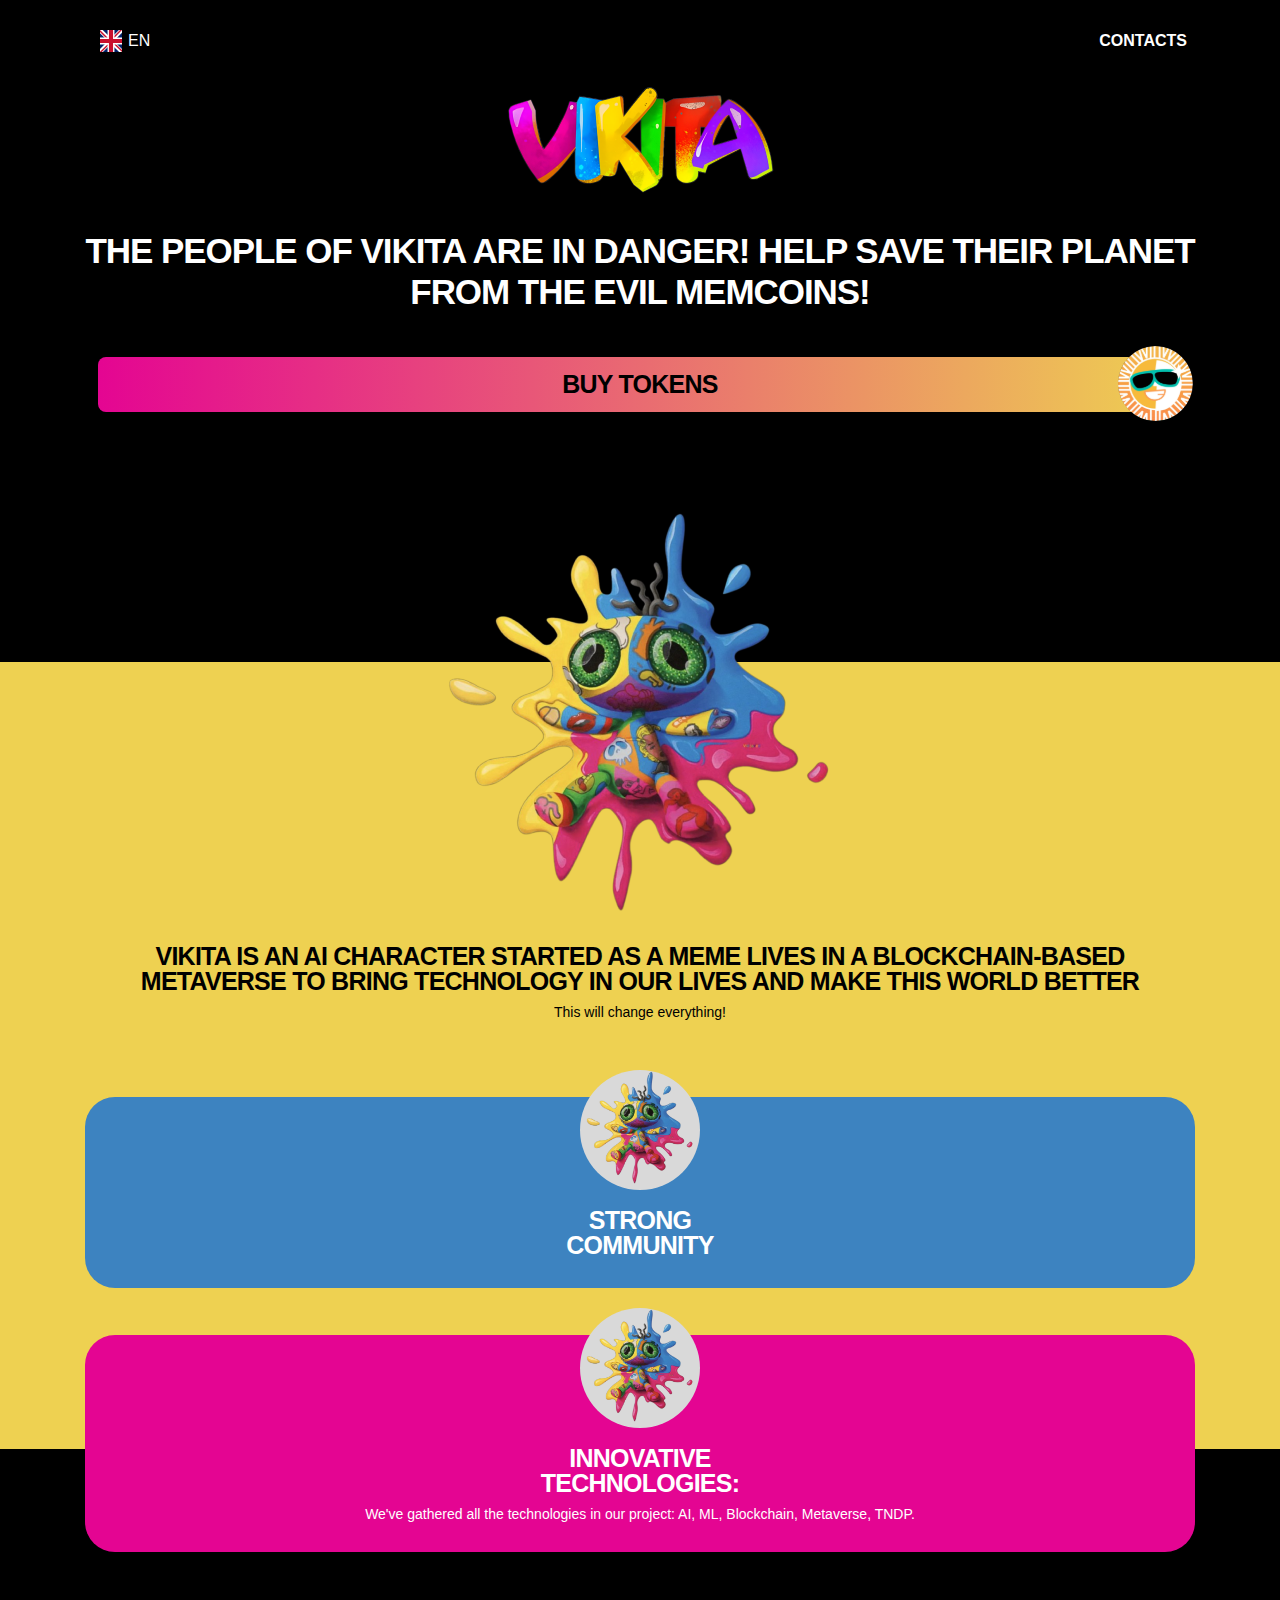
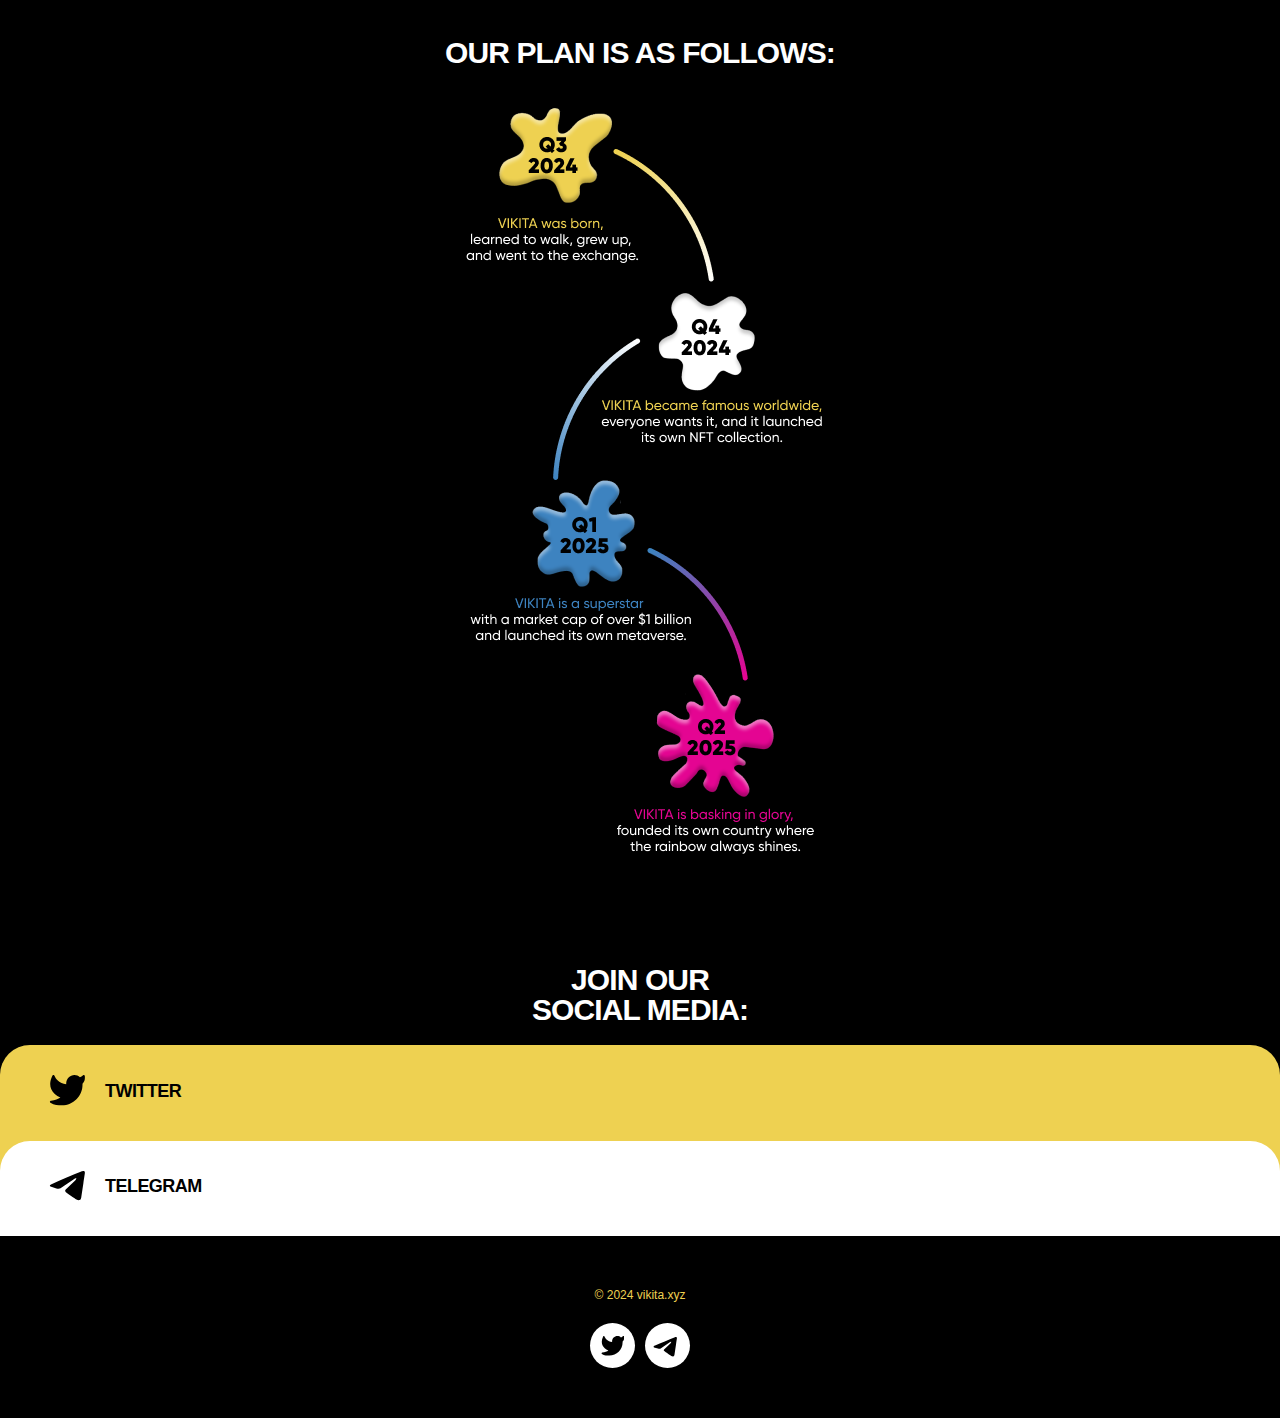
==== index.html @ c9c33977 "updated title" ====
<!DOCTYPE html>
<html lang="ru-RU">
  <head>
    <meta http-equiv="Content-Type" content="text/html; charset=utf-8">
    <meta charset="utf-8">
    <meta name="viewport" content="width=device-width, initial-scale=1.0">

    <!--metatextblock-->
    <title>VIKITA</title>
    <!--/metatextblock-->

    <!-- Favicons -->
    <link rel="apple-touch-icon" sizes="57x57" href="/images/favicon/apple-icon-57x57.png">
    <link rel="apple-touch-icon" sizes="60x60" href="/images/favicon/apple-icon-60x60.png">
    <link rel="icon" type="image/png" href="/images/favicon/favicon-16x16.png" sizes="16x16">
    <link rel="icon" type="image/png" href="/images/favicon/favicon-32x32.png" sizes="32x32">


    <!--Bootstrap and Other Vendors-->
    <link rel="stylesheet" type="text/css" href="/css/bootstrap/bootstrap.min.css">
    <link rel="stylesheet" type="text/css" href="/css/simplebar.css">

    <!--Fonts-->
    <link rel="stylesheet" type="text/css" href="/fonts/gilroy/style.css">

    <!--Styles-->
    <link rel="stylesheet" type="text/css" href="/css/style.css">
  </head>
  <body>
    <!-- header -->
    <header id="header">
      <div class="header_menu">
        <div class="container">
          <div class="header_menu-container">
            <div class="row">
              <div class="header_menu-col">
                <div class="header_lang-wrap">
                  <div class="header_lang-current">
                    <img alt="EN" src="/images/langs/en.svg" class="header_lang-icon" />
                    <span class="header_lang-keycode">EN</span>
                  </div>
                  <div class="header_lang-items simple-bar">
                    <a href="/" class="header_lang-item">
                      <img alt="EN" src="/images/langs/en.svg" class="header_lang-icon" />
                      <span class="header_lang-name">English</span>
                    </a>
                    <a href="/es" class="header_lang-item">
                      <img alt="ES" src="/images/langs/es.svg" class="header_lang-icon" />
                      <span class="header_lang-name">Español</span>
                    </a>
                    <a href="/cn" class="header_lang-item">
                      <img alt="CN" src="/images/langs/cn.svg" class="header_lang-icon" />
                      <span class="header_lang-name">中国人</span>
                    </a>
                    <a href="/ru" class="header_lang-item">
                      <img alt="RU" src="/images/langs/ru.svg" class="header_lang-icon" />
                      <span class="header_lang-name">Русский</span>
                    </a>
                    <a href="/fr" class="header_lang-item">
                      <img alt="FR" src="/images/langs/fr.svg" class="header_lang-icon" />
                      <span class="header_lang-name">Français</span>
                    </a>
                    <a href="/ae" class="header_lang-item">
                      <img alt="AE" src="/images/langs/ae.svg" class="header_lang-icon" />
                      <span class="header_lang-name">عربي</span>
                    </a>
                    <a href="/in" class="header_lang-item">
                      <img alt="IN" src="/images/langs/in.svg" class="header_lang-icon" />
                      <span class="header_lang-name">हिंदी</span>
                    </a>
                    <a href="/ir" class="header_lang-item">
                      <img alt="IR" src="/images/langs/ir.svg" class="header_lang-icon" />
                      <span class="header_lang-name">فارسی</span>
                    </a>
                    <a href="/pt" class="header_lang-item">
                      <img alt="PT" src="/images/langs/pt.svg" class="header_lang-icon" />
                      <span class="header_lang-name">Português</span>
                    </a>
                    <a href="/vn" class="header_lang-item">
                      <img alt="VN" src="/images/langs/vn.svg" class="header_lang-icon" />
                      <span class="header_lang-name">Tiếng Việt</span>
                    </a>
                    <a href="/tr" class="header_lang-item">
                      <img alt="TR" src="/images/langs/tr.svg" class="header_lang-icon" />
                      <span class="header_lang-name">Türkçe</span>
                    </a>
                    <a href="/kr" class="header_lang-item">
                      <img alt="KR" src="/images/langs/kr.svg" class="header_lang-icon" />
                      <span class="header_lang-name">한국어</span>
                    </a>
                    <a href="/jp" class="header_lang-item">
                      <img alt="JP" src="/images/langs/jp.svg" class="header_lang-icon" />
                      <span class="header_lang-name">日本語</span>
                    </a>
                    <a href="/de" class="header_lang-item">
                      <img alt="DE" src="/images/langs/de.svg" class="header_lang-icon" />
                      <span class="header_lang-name">Deutsch</span>
                    </a>
                  </div>
                </div>
              </div>
              <div class="header_menu-col">
                <div class="header_menu-wrap d-none d-lg-block">
                  <nav class="header_menu-navbar header_menu-navbar navbar navbar-expand-lg">

                    <div class="collapse navbar-collapse" id="navbarSupportedContent">

                      <ul class="navbar-nav mr-auto top-menu">

                        <li class="current-menu-item">
                          <a href="#contacts" class="nav-link">Contacts</a>
                        </li>
                      </ul>

                    </div>

                  </nav>
                </div>

                <div class="header_top-btn d-block d-lg-none">
                  <div class="header_top-btn__wrap">
                    <div class="navbar-light" style="">
                      <button class="navbar-toggler collapsed" type="button" data-toggle="collapse" data-target="#navbarSupportedContent" aria-controls="navbarSupportedContent" aria-expanded="false" aria-label="Toggle navigation">
                        <span> </span>
                        <span> </span>
                        <span> </span>
                      </button>
                    </div>
                  </div>
                </div>

              </div>

            </div>
          </div>

        </div>
      </div>
      <div class="header_menu-wrap d-blok d-lg-none">
        <nav class="header_menu-navbar header_menu-navbar navbar navbar-expand-lg">

          <div class="collapse navbar-collapse" id="navbarSupportedContent">

            <ul class="navbar-nav mr-auto top-menu">

              <li class="current-menu-item">
                <a href="#contacts" class="nav-link" data-toggle="collapse" data-target="#navbarSupportedContent">Contacts</a>
              </li>
            </ul>

          </div>

        </nav>
      </div>
    </header>
    <!-- header -->

      <!-- main title -->
      <div class="main_title">
        <div class="container">
          <div class="main_title-logo__wrap">
            <img src="/images/logo.png" srcset="/images/logo@2x.png 2x, /images/logo@3x.png 3x" class="img-fluid main_title-logo__img" alt="">
          </div>

          <div class="main_title-title__wrap">
            <p class="main_title-title">The people of VIKITA are in danger! Help save their planet from the evil Memcoins!</p>
          </div>

<!--          <div class="main_subtitle-title__wrap">-->
<!--            <p class="main_subtitle-title"><span class="-yellow">Первая в мире мем-криптовалюта,</span></br>создающая тренды</br>и объединяющая сообщество.</p>-->
<!--          </div>-->
          <div class="main-btn__wrap">
            <a href="https://sunpump.meme/token/TP7r1pDoS1snMjEJE1kE17GRt3Df4mYuZz" target="_blank" class="main-btn__container">
              <div class="main-btn">
                <span class="main-btn__title">buy tokens</span>
              </div>
            </a>
          </div>
        </div>
      </div>
      <!-- main title -->

      <!-- services block -->
      <div class="services_block">
        <div class="container">
          <div class="services-vikita__wrap">
            <img src="/images/vikita.png" srcset="/images/vikita@2x.png 2x, /images/vikita@3x.png 3x" class="img-fluid services-vikita" alt="">
          </div>

          <div class="services-title__wrap">
            <p class="services-title">VIKITA is an AI character started as a meme lives in a blockchain-based metaverse to bring technology in our lives and make this world better</p>
          </div>

          <div class="services-subtitle__wrap">
            <p class="services-subtitle">This will change everything!</p>
          </div>

          <div class="row">

            <div class="services_block-col col-12">
              <div class="services_block-wrap">

                <div class="services_block-icon__wrap">
                  <img src="/images/vikita.png" class="img-fluid services_block-icon__img" alt="">
                </div>

                <div class="services_block-title__wrap">
                  <p class="services_block-title">Strong</br>Community</p>
                </div>
<!--                <div class="services_block-text__wrap">-->
<!--                  <p>We've already been supported by: Justin Sun, Paolo Ardoino, Changpeng Zhao, Ben Zhou, Jason Statham, Pavel Durov.</p>-->
<!--                </div>-->

              </div>
            </div>

            <div class="services_block-col col-12">
              <div class="services_block-wrap -pink">

                <div class="services_block-icon__wrap">
                  <img src="/images/vikita.png" class="img-fluid services_block-icon__img" alt="">
                </div>

                <div class="services_block-title__wrap">
                  <p class="services_block-title">Innovative</br>technologies:</p>
                </div>
                <div class="services_block-text__wrap">
                  <p>We've gathered all the technologies in our project: AI, ML, Blockchain, Metaverse, TNDP.</p>
                </div>

              </div>
            </div>

          </div>
        </div>
        <div class="services_block-yellow"></div>
      </div>
      <!-- services block -->

    <!-- stages block -->
    <div class="stages_block">
      <div class="container">
        <div class="stages-title__wrap">
          <p class="stages-title">Our plan is as follows:</p>
        </div>

        <div class="stages-img__wrap">
          <img src="/images/stages.png" srcset="/images/stages@2x.png 2x, /images/stages@3x.png 3x" class="img-fluid stages-img" alt="">
        </div>
      </div>
    </div>

    <!-- socials block -->
    <div id="contacts" class="socials_block">
      <div class="container">
        <div class="socials-title__wrap">
          <p class="socials-title">Join our</br>social media:</p>
        </div>
      </div>
      <div class="socials_container">
        <a href="https://x.com/vikitameme" target="_blank" class="socials_item -yellow">
          <div class="socials_icon__wrap">
            <svg width="36" height="31" viewBox="0 0 36 31" fill="none" xmlns="http://www.w3.org/2000/svg" class="socials_icon">
              <path d="M35.8357 1.08993C35.8201 0.861406 35.7376 0.642529 35.5984 0.460588C35.4593 0.278647 35.2697 0.141692 35.0532 0.0668013C34.8367 -0.00808985 34.603 -0.0176039 34.3812 0.0394458C34.1594 0.0964954 33.9592 0.217584 33.8057 0.387614C33.0428 1.24325 32.0498 1.86127 30.9452 2.1679C29.4557 0.773153 27.4909 -0.00191896 25.4503 0.000291284C23.2605 0.00214698 21.161 0.873509 19.6135 2.42282C18.0659 3.97213 17.1969 6.07257 17.1975 8.26239V9.28903C10.2187 8.75004 6.49019 3.44653 5.47988 0.758603C5.40036 0.545594 5.26033 0.360465 5.077 0.225975C4.89367 0.0914851 4.67504 0.0134971 4.44798 0.00159885C4.22092 -0.0102994 3.99534 0.0444108 3.79896 0.159003C3.60257 0.273596 3.44396 0.443075 3.34261 0.646606C0.899679 5.53714 0.524023 10.283 2.29964 14.3242C3.8536 17.8638 6.98017 20.6824 11.4134 22.5513C9.39977 23.9769 6.00953 25.6662 2.05698 25.6662C1.80648 25.6659 1.56253 25.7463 1.36122 25.8953C1.15992 26.0444 1.01195 26.2544 0.939196 26.4941C0.866447 26.7338 0.872786 26.9905 0.957274 27.2263C1.04176 27.4622 1.19991 27.6645 1.40833 27.8035C5.19989 30.3328 9.17344 30.3328 12.8647 30.3328H12.9767C24.3187 30.3328 33.5094 21.1257 33.5094 9.77202V8.65438C34.3564 7.79107 35.0167 6.91143 35.4227 5.77046C35.873 4.4965 35.964 3.02187 35.8357 1.08993Z" fill="black"/>
            </svg>
          </div>
          <div class="socials_item-title__wrap">
            <span class="socials_item-title">Twitter</span>
<!--            <p class="socials-text">Последние новости и обновления.</p>-->
          </div>
        </a>

        <a href="https://t.me/VikitaMeme" target="_blank" class="socials_item">
          <div class="socials_icon__wrap">

            <svg width="36" height="30" viewBox="0 0 36 30" fill="none" xmlns="http://www.w3.org/2000/svg" class="socials_icon">
              <path d="M32.9061 0.257517C32.9061 0.257517 36.1437 -1.005 35.8728 2.06087C35.7837 3.32338 34.9745 7.74259 34.3445 12.5218L32.1861 26.6803C32.1861 26.6803 32.0061 28.7545 30.3869 29.1153C28.7686 29.4753 26.3402 27.8528 25.8902 27.4919C25.5302 27.2211 19.1452 23.1627 16.8968 21.1794C16.2668 20.6377 15.5468 19.556 16.9868 18.2935L26.4302 9.2751C27.5094 8.19176 28.5886 5.66673 24.0919 8.73343L11.5001 17.3002C11.5001 17.3002 10.0609 18.2027 7.36339 17.391L1.51667 15.5868C1.51667 15.5868 -0.641687 14.2343 3.04585 12.8818C12.0401 8.64343 23.1027 4.31506 32.9053 0.256683" fill="black"/>
            </svg>

          </div>
          <div class="socials_icon__wrap">
            <span class="socials_item-title">Telegram</span>
<!--            <p class="socials-text">Обсуждения, поддержка и сообщество.</p>-->
          </div>
        </a>
      </div>
    </div>


    <!-- footer -->
    <footer id="footer">
      <div class="container">
        <div class="footer_copyright__wrap">
          <span class="footer_copyright">© 2024 vikita.xyz</span>
        </div>

        <div class="footer_socials__wrap">
          <a href="https://x.com/vikitameme" target="_blank" class="footer_socials__item">
            <svg width="36" height="31" viewBox="0 0 36 31" fill="none" xmlns="http://www.w3.org/2000/svg" class="footer_socials__icon">
              <path d="M35.8357 1.08993C35.8201 0.861406 35.7376 0.642529 35.5984 0.460588C35.4593 0.278647 35.2697 0.141692 35.0532 0.0668013C34.8367 -0.00808985 34.603 -0.0176039 34.3812 0.0394458C34.1594 0.0964954 33.9592 0.217584 33.8057 0.387614C33.0428 1.24325 32.0498 1.86127 30.9452 2.1679C29.4557 0.773153 27.4909 -0.00191896 25.4503 0.000291284C23.2605 0.00214698 21.161 0.873509 19.6135 2.42282C18.0659 3.97213 17.1969 6.07257 17.1975 8.26239V9.28903C10.2187 8.75004 6.49019 3.44653 5.47988 0.758603C5.40036 0.545594 5.26033 0.360465 5.077 0.225975C4.89367 0.0914851 4.67504 0.0134971 4.44798 0.00159885C4.22092 -0.0102994 3.99534 0.0444108 3.79896 0.159003C3.60257 0.273596 3.44396 0.443075 3.34261 0.646606C0.899679 5.53714 0.524023 10.283 2.29964 14.3242C3.8536 17.8638 6.98017 20.6824 11.4134 22.5513C9.39977 23.9769 6.00953 25.6662 2.05698 25.6662C1.80648 25.6659 1.56253 25.7463 1.36122 25.8953C1.15992 26.0444 1.01195 26.2544 0.939196 26.4941C0.866447 26.7338 0.872786 26.9905 0.957274 27.2263C1.04176 27.4622 1.19991 27.6645 1.40833 27.8035C5.19989 30.3328 9.17344 30.3328 12.8647 30.3328H12.9767C24.3187 30.3328 33.5094 21.1257 33.5094 9.77202V8.65438C34.3564 7.79107 35.0167 6.91143 35.4227 5.77046C35.873 4.4965 35.964 3.02187 35.8357 1.08993Z" fill="black"/>
            </svg>
          </a>

          <a href="https://t.me/VikitaMeme" target="_blank" class="footer_socials__item">
            <svg width="36" height="30" viewBox="0 0 36 30" fill="none" xmlns="http://www.w3.org/2000/svg" class="footer_socials__icon -tg">
              <path d="M32.9061 0.257517C32.9061 0.257517 36.1437 -1.005 35.8728 2.06087C35.7837 3.32338 34.9745 7.74259 34.3445 12.5218L32.1861 26.6803C32.1861 26.6803 32.0061 28.7545 30.3869 29.1153C28.7686 29.4753 26.3402 27.8528 25.8902 27.4919C25.5302 27.2211 19.1452 23.1627 16.8968 21.1794C16.2668 20.6377 15.5468 19.556 16.9868 18.2935L26.4302 9.2751C27.5094 8.19176 28.5886 5.66673 24.0919 8.73343L11.5001 17.3002C11.5001 17.3002 10.0609 18.2027 7.36339 17.391L1.51667 15.5868C1.51667 15.5868 -0.641687 14.2343 3.04585 12.8818C12.0401 8.64343 23.1027 4.31506 32.9053 0.256683" fill="black"/>
            </svg>
          </a>
        </div>
      </div>
    </footer>
    <!-- footer -->

    <!--jQuery, Bootstrap and other vendor JS-->
    <script type="text/javascript" src="/js/jquery-3.3.1.min.js"></script>
    <script type="text/javascript" src="/js/jquery-migrate-1.4.1.min.js"></script>
    <script type="text/javascript" src="/js/popper.min.js"></script>
    <script type="text/javascript" src="/js/bootstrap/bootstrap.min.js"></script>
    <script type="text/javascript" src="/js/simplebar.min.js"></script>
    <script type="text/javascript" src="/js/script.js"></script>
  </body>
</html>
---- css/simplebar.css ----
[data-simplebar] {
  position: relative;
  flex-direction: column;
  flex-wrap: wrap;
  justify-content: flex-start;
  align-content: flex-start;
  align-items: flex-start;
}

.simplebar-wrapper {
  overflow: hidden;
  width: inherit;
  height: inherit;
  max-width: inherit;
  max-height: inherit;
}

.simplebar-mask {
  direction: inherit;
  position: absolute;
  overflow: hidden;
  padding: 0;
  margin: 0;
  left: 0;
  top: 0;
  bottom: 0;
  right: 0;
  width: auto !important;
  height: auto !important;
  z-index: 0;
}

.simplebar-offset {
  direction: inherit !important;
  box-sizing: inherit !important;
  resize: none !important;
  position: absolute;
  top: 0;
  left: 0;
  bottom: 0;
  right: 0;
  padding: 0;
  margin: 0;
  -webkit-overflow-scrolling: touch;
}

.simplebar-content-wrapper {
  direction: inherit;
  box-sizing: border-box !important;
  position: relative;
  display: block;
  height: 100%; /* Required for horizontal native scrollbar to not appear if parent is taller than natural height */
  width: auto;
  max-width: 100%; /* Not required for horizontal scroll to trigger */
  max-height: 100%; /* Needed for vertical scroll to trigger */
  scrollbar-width: none;
  -ms-overflow-style: none;
}

.simplebar-content-wrapper::-webkit-scrollbar,
.simplebar-hide-scrollbar::-webkit-scrollbar {
  width: 0;
  height: 0;
}

.simplebar-content:before,
.simplebar-content:after {
  content: ' ';
  display: table;
}

.simplebar-placeholder {
  max-height: 100%;
  max-width: 100%;
  width: 100%;
  pointer-events: none;
}

.simplebar-height-auto-observer-wrapper {
  box-sizing: inherit !important;
  height: 100%;
  width: 100%;
  max-width: 1px;
  position: relative;
  float: left;
  max-height: 1px;
  overflow: hidden;
  z-index: -1;
  padding: 0;
  margin: 0;
  pointer-events: none;
  flex-grow: inherit;
  flex-shrink: 0;
  flex-basis: 0;
}

.simplebar-height-auto-observer {
  box-sizing: inherit;
  display: block;
  opacity: 0;
  position: absolute;
  top: 0;
  left: 0;
  height: 1000%;
  width: 1000%;
  min-height: 1px;
  min-width: 1px;
  overflow: hidden;
  pointer-events: none;
  z-index: -1;
}

.simplebar-track {
  z-index: 1;
  position: absolute;
  right: 0;
  bottom: 0;
  pointer-events: none;
  overflow: hidden;
}

[data-simplebar].simplebar-dragging .simplebar-content {
  pointer-events: none;
  user-select: none;
  -webkit-user-select: none;
}

[data-simplebar].simplebar-dragging .simplebar-track {
  pointer-events: all;
}

.simplebar-scrollbar {
  position: absolute;
  left: 0;
  right: 0;
  min-height: 10px;
}

.simplebar-scrollbar:before {
  position: absolute;
  content: '';
  background: black;
  border-radius: 7px;
  left: 2px;
  right: 2px;
  opacity: 0;
  transition: opacity 0.2s linear;
}

.simplebar-scrollbar.simplebar-visible:before {
  /* When hovered, remove all transitions from drag handle */
  opacity: 0.5;
  transition: opacity 0s linear;
}

.simplebar-track.simplebar-vertical {
  top: 0;
  width: 11px;
}

.simplebar-track.simplebar-vertical .simplebar-scrollbar:before {
  top: 2px;
  bottom: 2px;
}

.simplebar-track.simplebar-horizontal {
  left: 0;
  height: 11px;
}

.simplebar-track.simplebar-horizontal .simplebar-scrollbar:before {
  height: 100%;
  left: 2px;
  right: 2px;
}

.simplebar-track.simplebar-horizontal .simplebar-scrollbar {
  right: auto;
  left: 0;
  top: 2px;
  height: 7px;
  min-height: 0;
  min-width: 10px;
  width: auto;
}

/* Rtl support */
[data-simplebar-direction='rtl'] .simplebar-track.simplebar-vertical {
  right: auto;
  left: 0;
}

.hs-dummy-scrollbar-size {
  direction: rtl;
  position: fixed;
  opacity: 0;
  visibility: hidden;
  height: 500px;
  width: 500px;
  overflow-y: hidden;
  overflow-x: scroll;
}

.simplebar-hide-scrollbar {
  position: fixed;
  left: 0;
  visibility: hidden;
  overflow-y: scroll;
  scrollbar-width: none;
  -ms-overflow-style: none;
}
---- fonts/gilroy/style.css ----
/* #### Generated By: http://font.download #### */

    @font-face {
    font-family: 'Gilroy-Bold ☞';
    font-style: normal;
    font-weight: normal;
    src: local('Gilroy-Bold ☞'), url('Gilroy-Bold.woff') format('woff');
    }
    

    @font-face {
    font-family: 'Gilroy-Heavy ☞';
    font-style: normal;
    font-weight: normal;
    src: local('Gilroy-Heavy ☞'), url('Gilroy-Heavy.woff') format('woff');
    }
    

    @font-face {
    font-family: 'Gilroy-Light ☞';
    font-style: normal;
    font-weight: normal;
    src: local('Gilroy-Light ☞'), url('Gilroy-Light.woff') format('woff');
    }
    

    @font-face {
    font-family: 'Gilroy-Medium ☞';
    font-style: normal;
    font-weight: normal;
    src: local('Gilroy-Medium ☞'), url('Gilroy-Medium.woff') format('woff');
    }
    

    @font-face {
    font-family: 'Gilroy-Regular ☞';
    font-style: normal;
    font-weight: normal;
    src: local('Gilroy-Regular ☞'), url('Gilroy-Regular.woff') format('woff');
    }
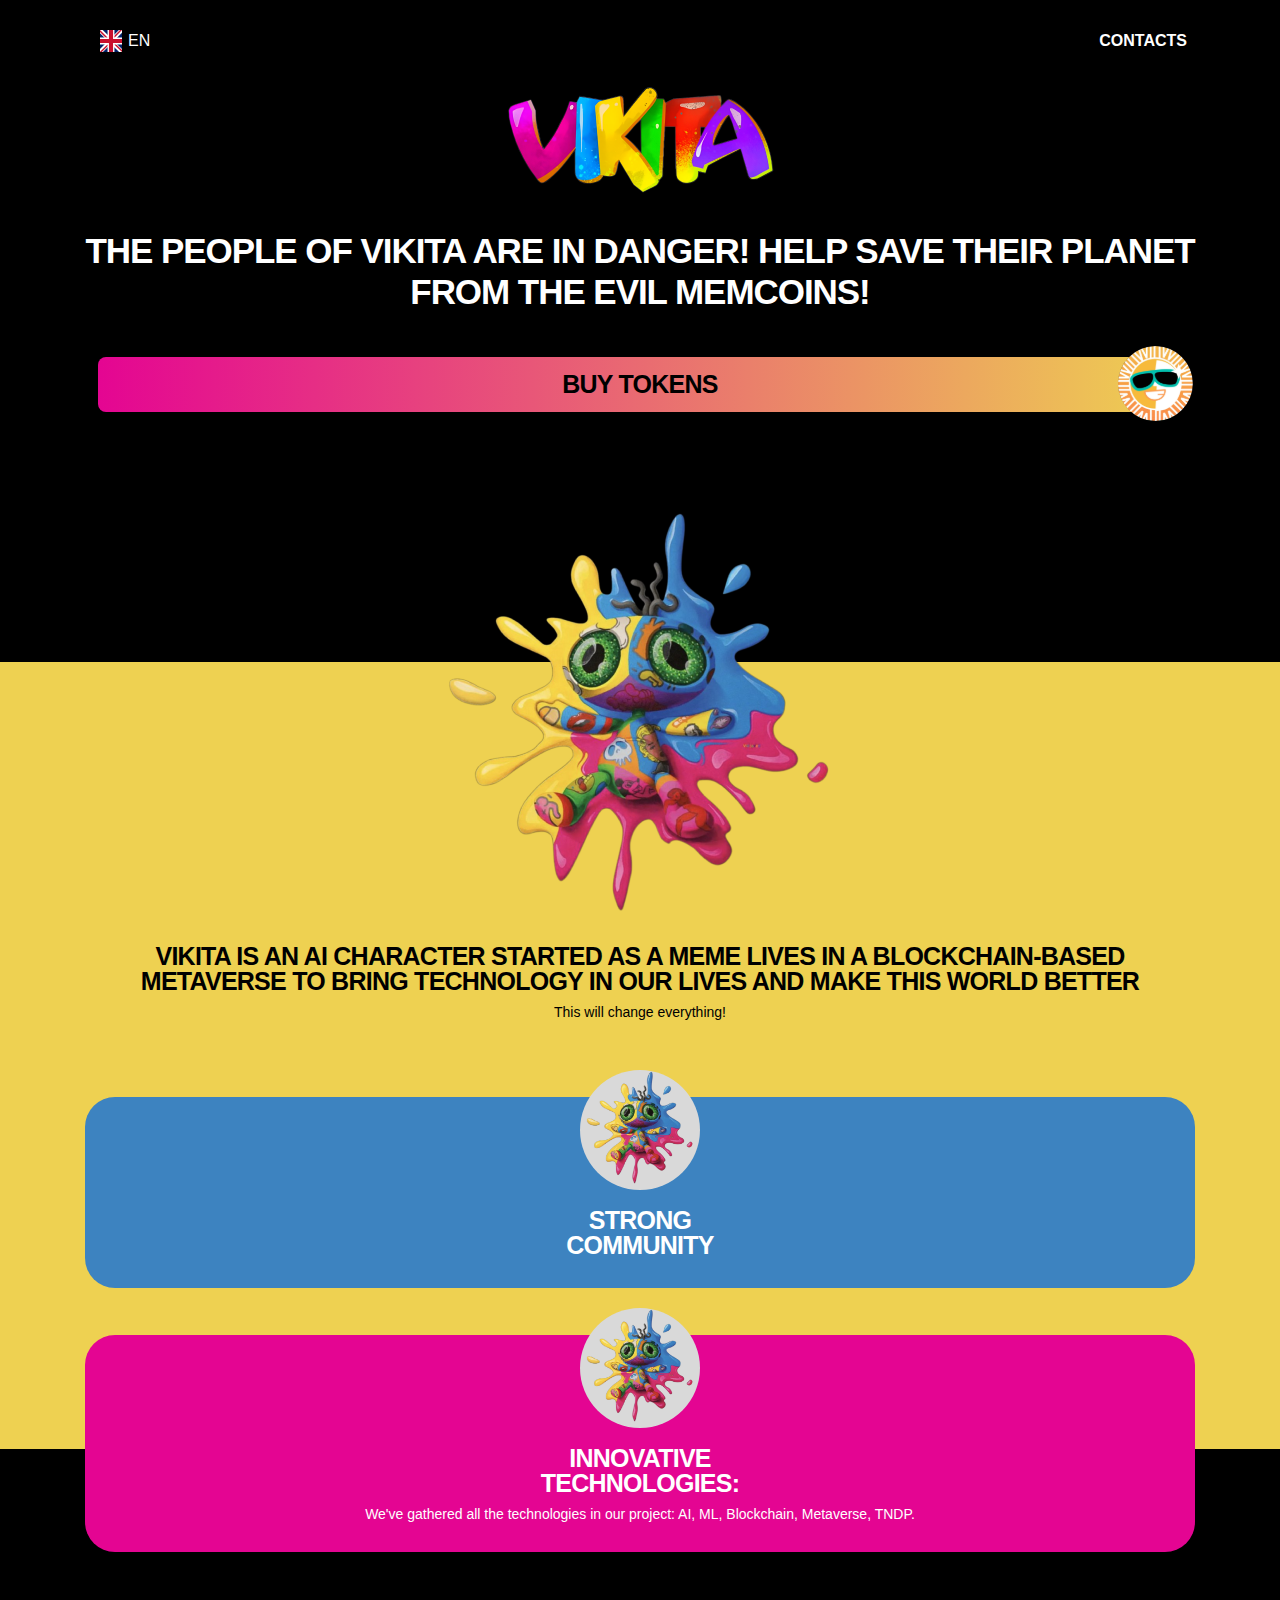
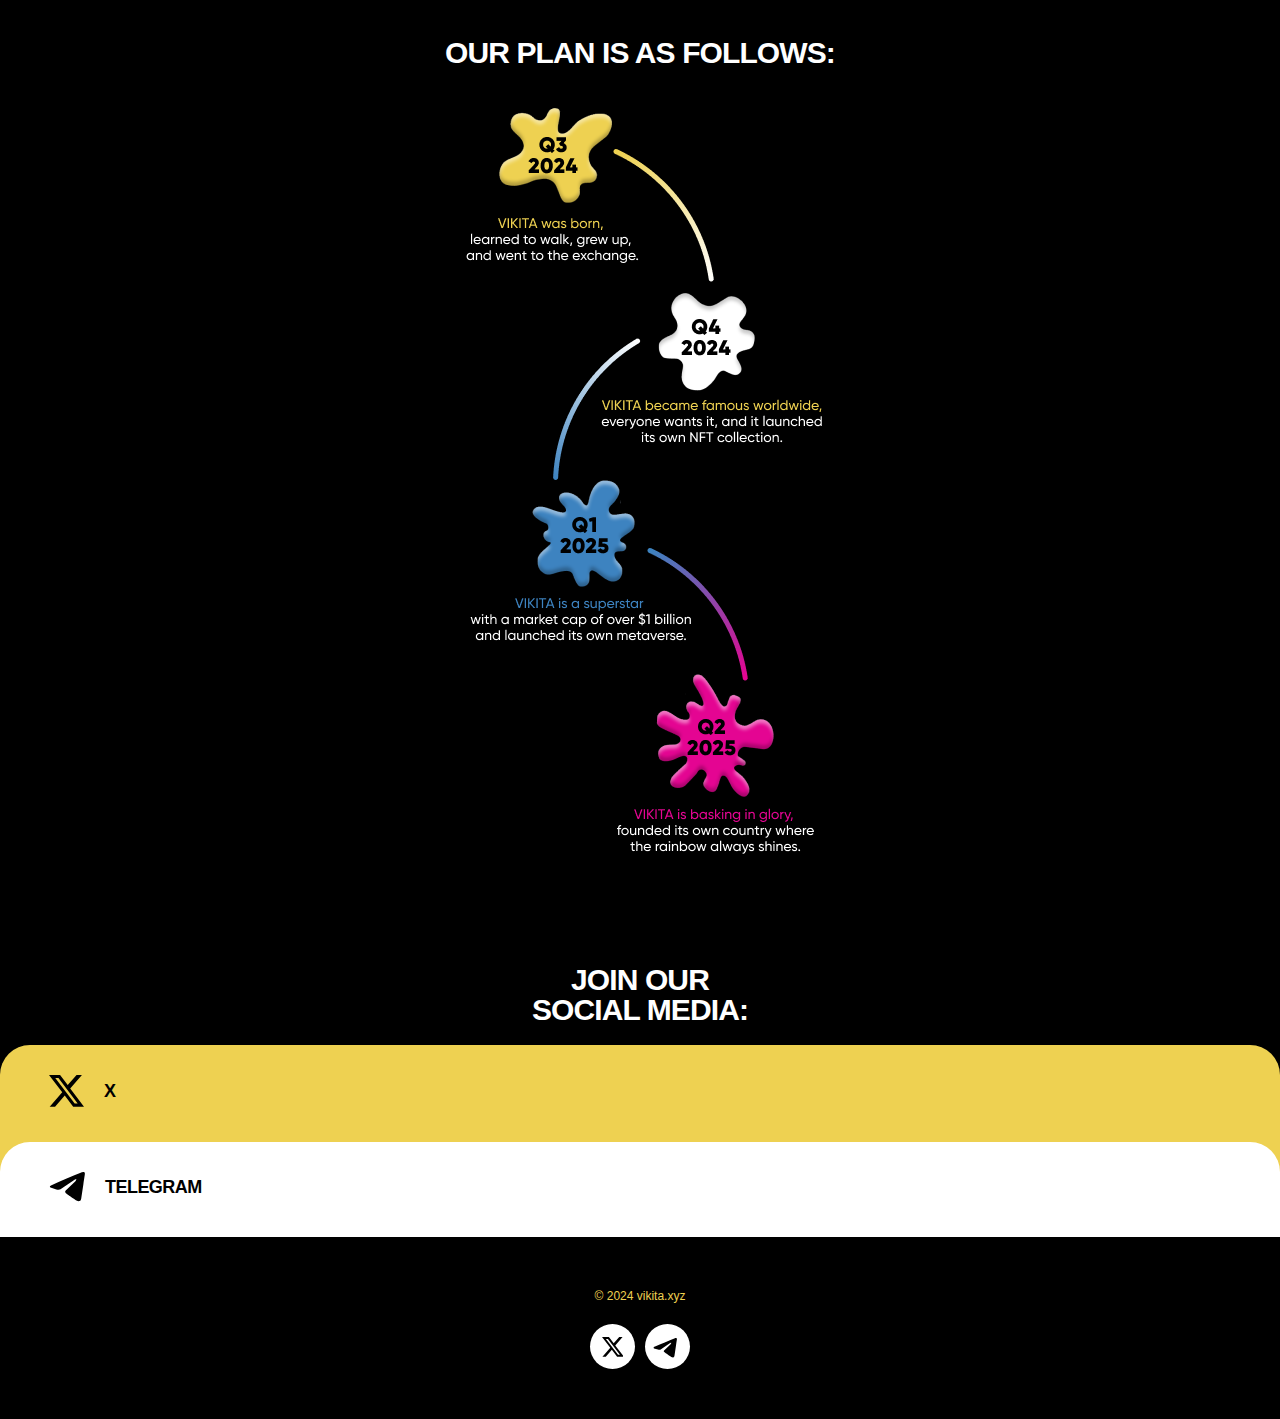
==== commit 1a8a6c9c: "fixed twitter" ====
--- a/index.html
+++ b/index.html
@@ -260,13 +260,13 @@
       <div class="socials_container">
         <a href="https://x.com/vikitameme" target="_blank" class="socials_item -yellow">
           <div class="socials_icon__wrap">
-            <svg width="36" height="31" viewBox="0 0 36 31" fill="none" xmlns="http://www.w3.org/2000/svg" class="socials_icon">
-              <path d="M35.8357 1.08993C35.8201 0.861406 35.7376 0.642529 35.5984 0.460588C35.4593 0.278647 35.2697 0.141692 35.0532 0.0668013C34.8367 -0.00808985 34.603 -0.0176039 34.3812 0.0394458C34.1594 0.0964954 33.9592 0.217584 33.8057 0.387614C33.0428 1.24325 32.0498 1.86127 30.9452 2.1679C29.4557 0.773153 27.4909 -0.00191896 25.4503 0.000291284C23.2605 0.00214698 21.161 0.873509 19.6135 2.42282C18.0659 3.97213 17.1969 6.07257 17.1975 8.26239V9.28903C10.2187 8.75004 6.49019 3.44653 5.47988 0.758603C5.40036 0.545594 5.26033 0.360465 5.077 0.225975C4.89367 0.0914851 4.67504 0.0134971 4.44798 0.00159885C4.22092 -0.0102994 3.99534 0.0444108 3.79896 0.159003C3.60257 0.273596 3.44396 0.443075 3.34261 0.646606C0.899679 5.53714 0.524023 10.283 2.29964 14.3242C3.8536 17.8638 6.98017 20.6824 11.4134 22.5513C9.39977 23.9769 6.00953 25.6662 2.05698 25.6662C1.80648 25.6659 1.56253 25.7463 1.36122 25.8953C1.15992 26.0444 1.01195 26.2544 0.939196 26.4941C0.866447 26.7338 0.872786 26.9905 0.957274 27.2263C1.04176 27.4622 1.19991 27.6645 1.40833 27.8035C5.19989 30.3328 9.17344 30.3328 12.8647 30.3328H12.9767C24.3187 30.3328 33.5094 21.1257 33.5094 9.77202V8.65438C34.3564 7.79107 35.0167 6.91143 35.4227 5.77046C35.873 4.4965 35.964 3.02187 35.8357 1.08993Z" fill="black"/>
+            <svg width="35" height="32" viewBox="0 0 35 32" fill="none" xmlns="http://www.w3.org/2000/svg" class="socials_icon">
+              <path d="M27.564 0H32.9306L21.2056 13.4021L35 31.6356H24.1996L15.7413 20.5756L6.06083 31.6356H0.69125L13.2329 17.3002L0 0.0014584H11.0746L18.7206 10.1106L27.564 0ZM25.6813 28.4244H28.6548L9.45875 3.04354H6.26792L25.6813 28.4244Z" fill="black"/>
             </svg>
           </div>
           <div class="socials_item-title__wrap">
-            <span class="socials_item-title">Twitter</span>
-<!--            <p class="socials-text">Последние новости и обновления.</p>-->
+            <span class="socials_item-title">X</span>
+            <!--            <p class="socials-text">Последние новости и обновления.</p>-->
           </div>
         </a>
 
@@ -296,8 +296,8 @@
 
         <div class="footer_socials__wrap">
           <a href="https://x.com/vikitameme" target="_blank" class="footer_socials__item">
-            <svg width="36" height="31" viewBox="0 0 36 31" fill="none" xmlns="http://www.w3.org/2000/svg" class="footer_socials__icon">
-              <path d="M35.8357 1.08993C35.8201 0.861406 35.7376 0.642529 35.5984 0.460588C35.4593 0.278647 35.2697 0.141692 35.0532 0.0668013C34.8367 -0.00808985 34.603 -0.0176039 34.3812 0.0394458C34.1594 0.0964954 33.9592 0.217584 33.8057 0.387614C33.0428 1.24325 32.0498 1.86127 30.9452 2.1679C29.4557 0.773153 27.4909 -0.00191896 25.4503 0.000291284C23.2605 0.00214698 21.161 0.873509 19.6135 2.42282C18.0659 3.97213 17.1969 6.07257 17.1975 8.26239V9.28903C10.2187 8.75004 6.49019 3.44653 5.47988 0.758603C5.40036 0.545594 5.26033 0.360465 5.077 0.225975C4.89367 0.0914851 4.67504 0.0134971 4.44798 0.00159885C4.22092 -0.0102994 3.99534 0.0444108 3.79896 0.159003C3.60257 0.273596 3.44396 0.443075 3.34261 0.646606C0.899679 5.53714 0.524023 10.283 2.29964 14.3242C3.8536 17.8638 6.98017 20.6824 11.4134 22.5513C9.39977 23.9769 6.00953 25.6662 2.05698 25.6662C1.80648 25.6659 1.56253 25.7463 1.36122 25.8953C1.15992 26.0444 1.01195 26.2544 0.939196 26.4941C0.866447 26.7338 0.872786 26.9905 0.957274 27.2263C1.04176 27.4622 1.19991 27.6645 1.40833 27.8035C5.19989 30.3328 9.17344 30.3328 12.8647 30.3328H12.9767C24.3187 30.3328 33.5094 21.1257 33.5094 9.77202V8.65438C34.3564 7.79107 35.0167 6.91143 35.4227 5.77046C35.873 4.4965 35.964 3.02187 35.8357 1.08993Z" fill="black"/>
+            <svg width="35" height="32" viewBox="0 0 35 32" fill="none" xmlns="http://www.w3.org/2000/svg" class="footer_socials__icon">
+              <path d="M27.564 0H32.9306L21.2056 13.4021L35 31.6356H24.1996L15.7413 20.5756L6.06083 31.6356H0.69125L13.2329 17.3002L0 0.0014584H11.0746L18.7206 10.1106L27.564 0ZM25.6813 28.4244H28.6548L9.45875 3.04354H6.26792L25.6813 28.4244Z" fill="black"/>
             </svg>
           </a>
 
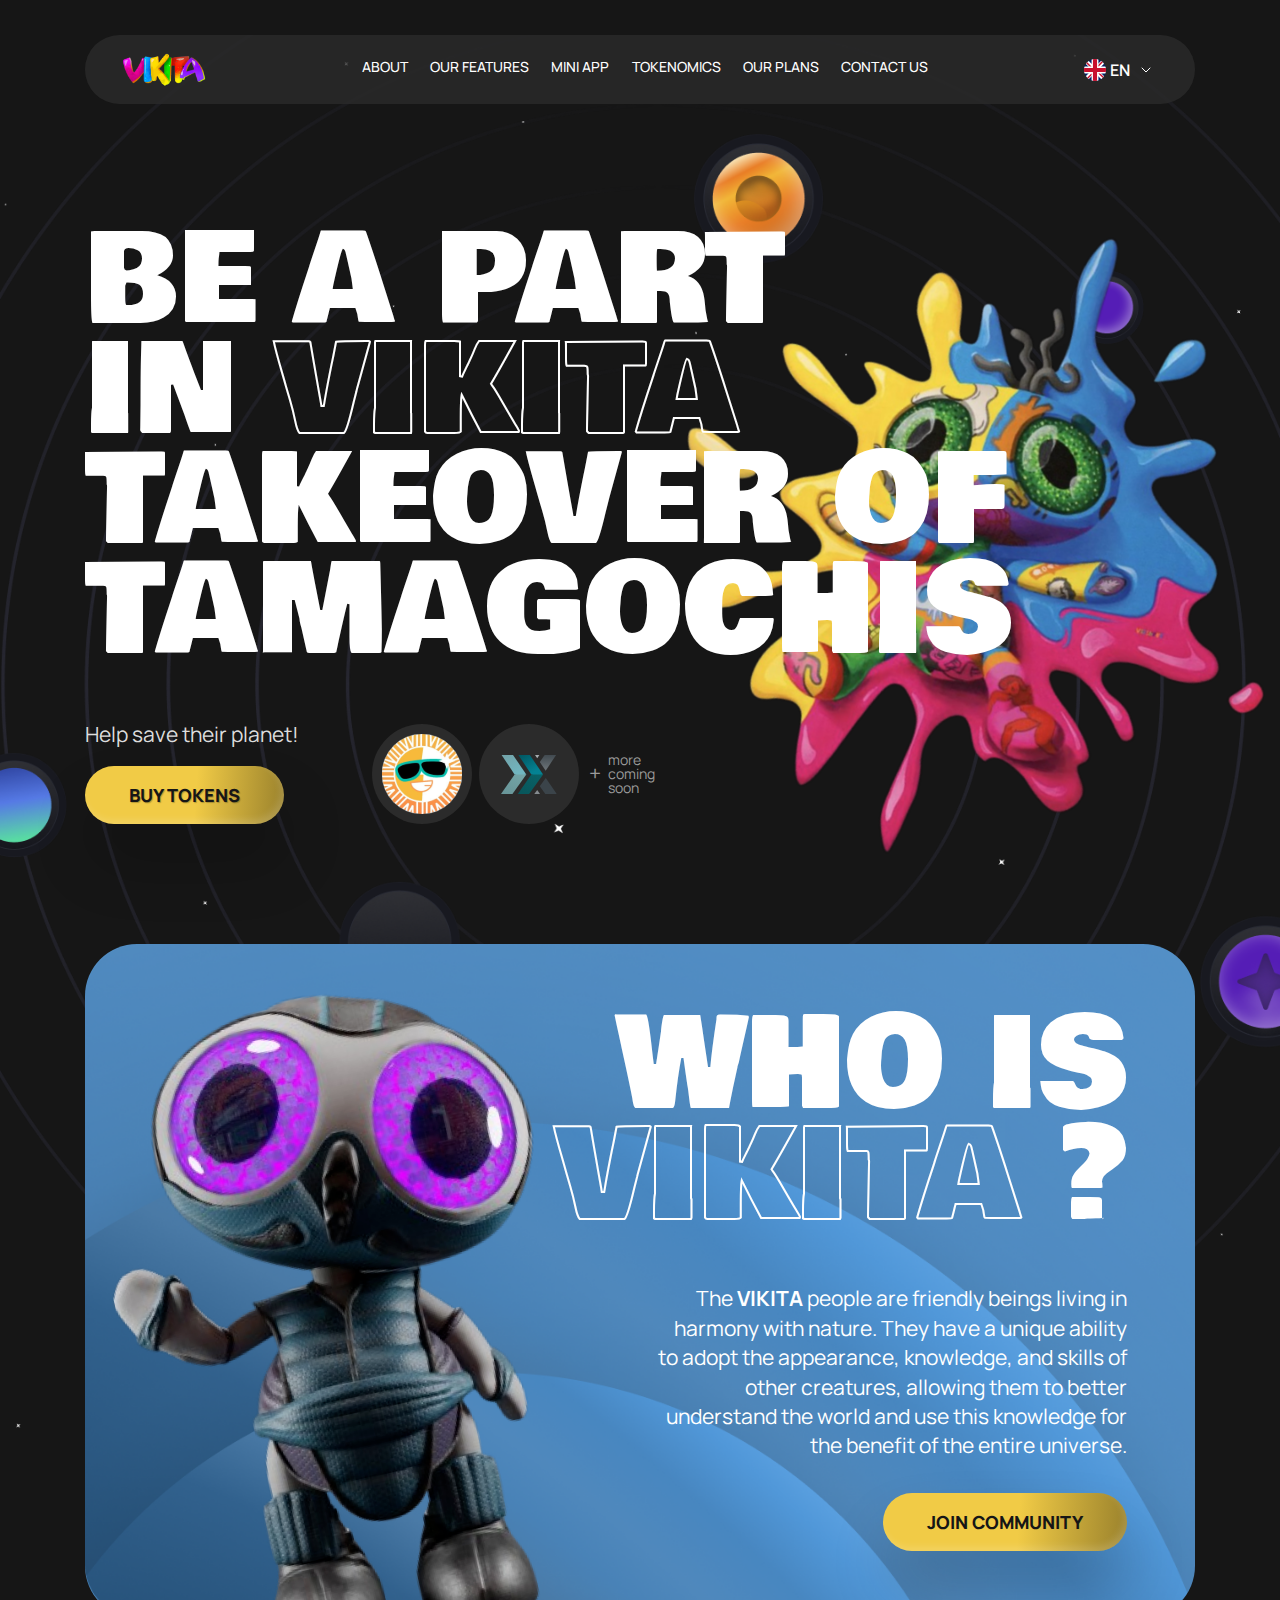
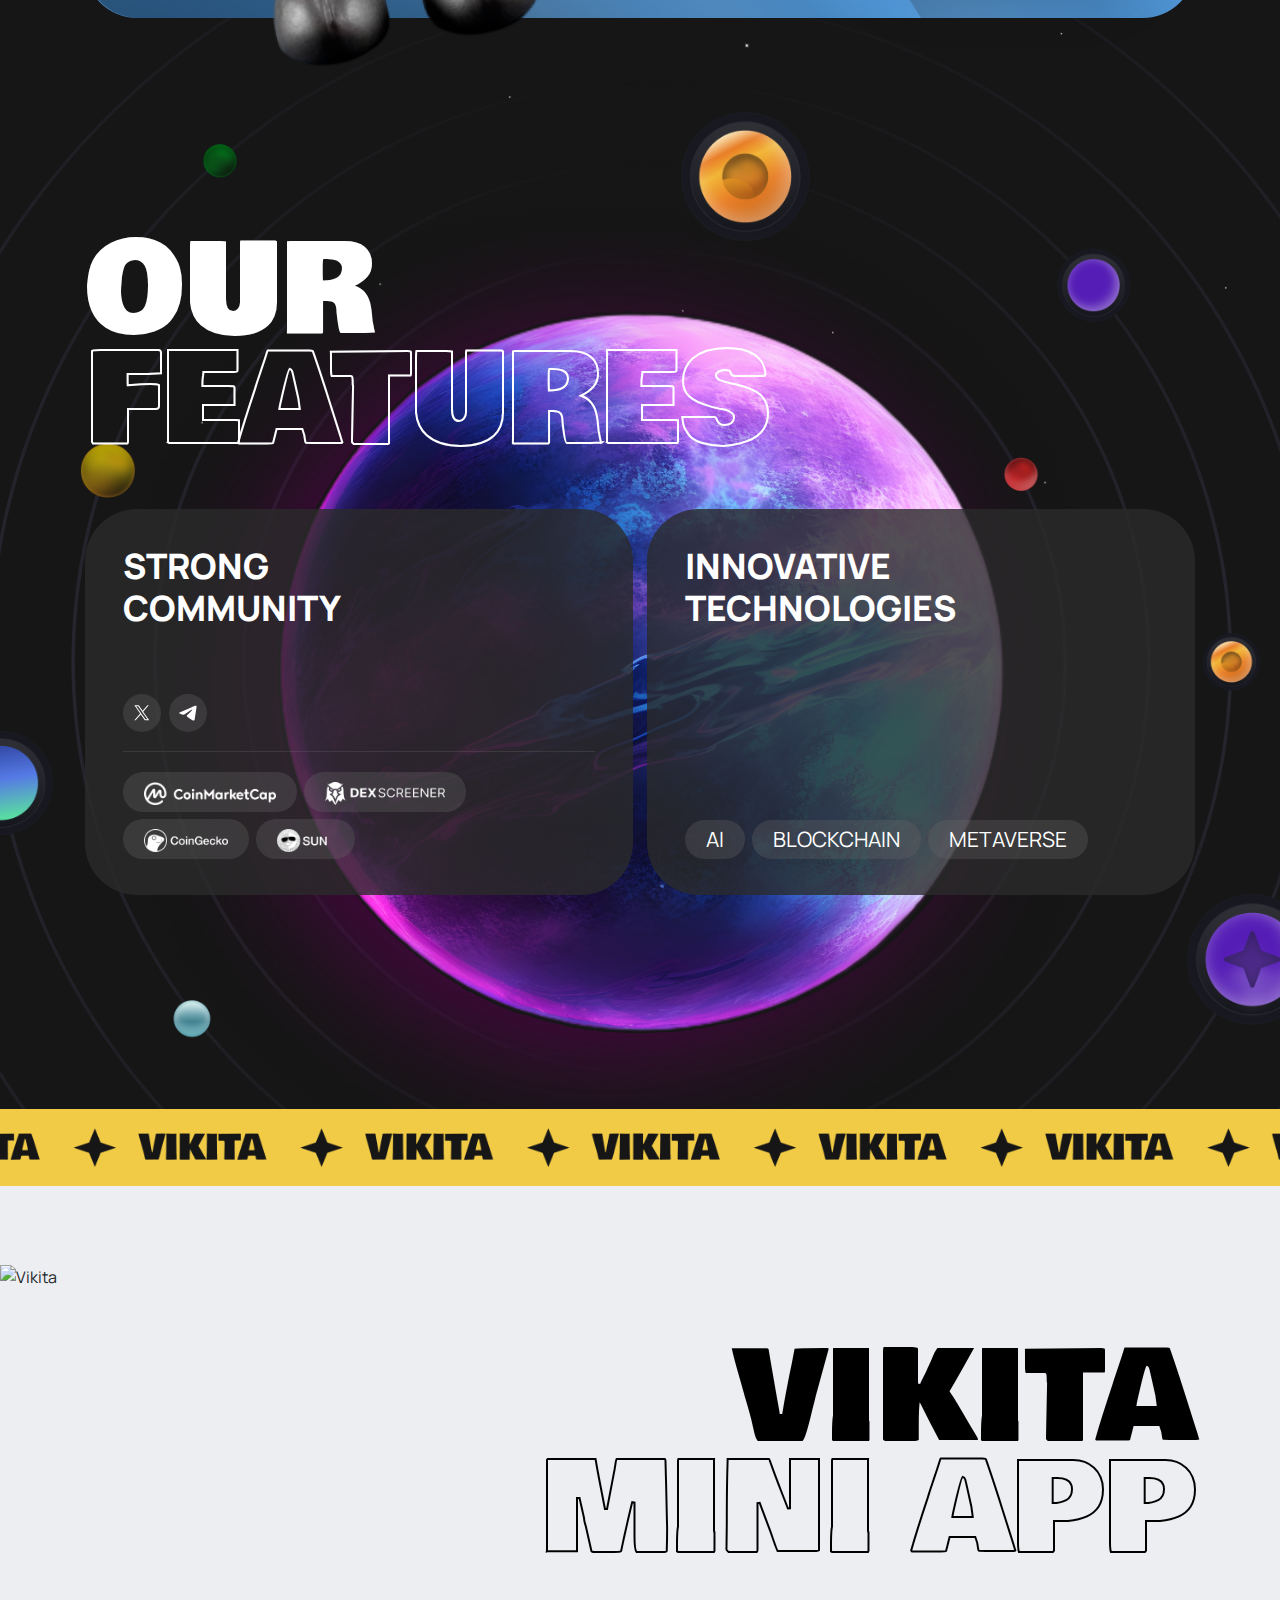
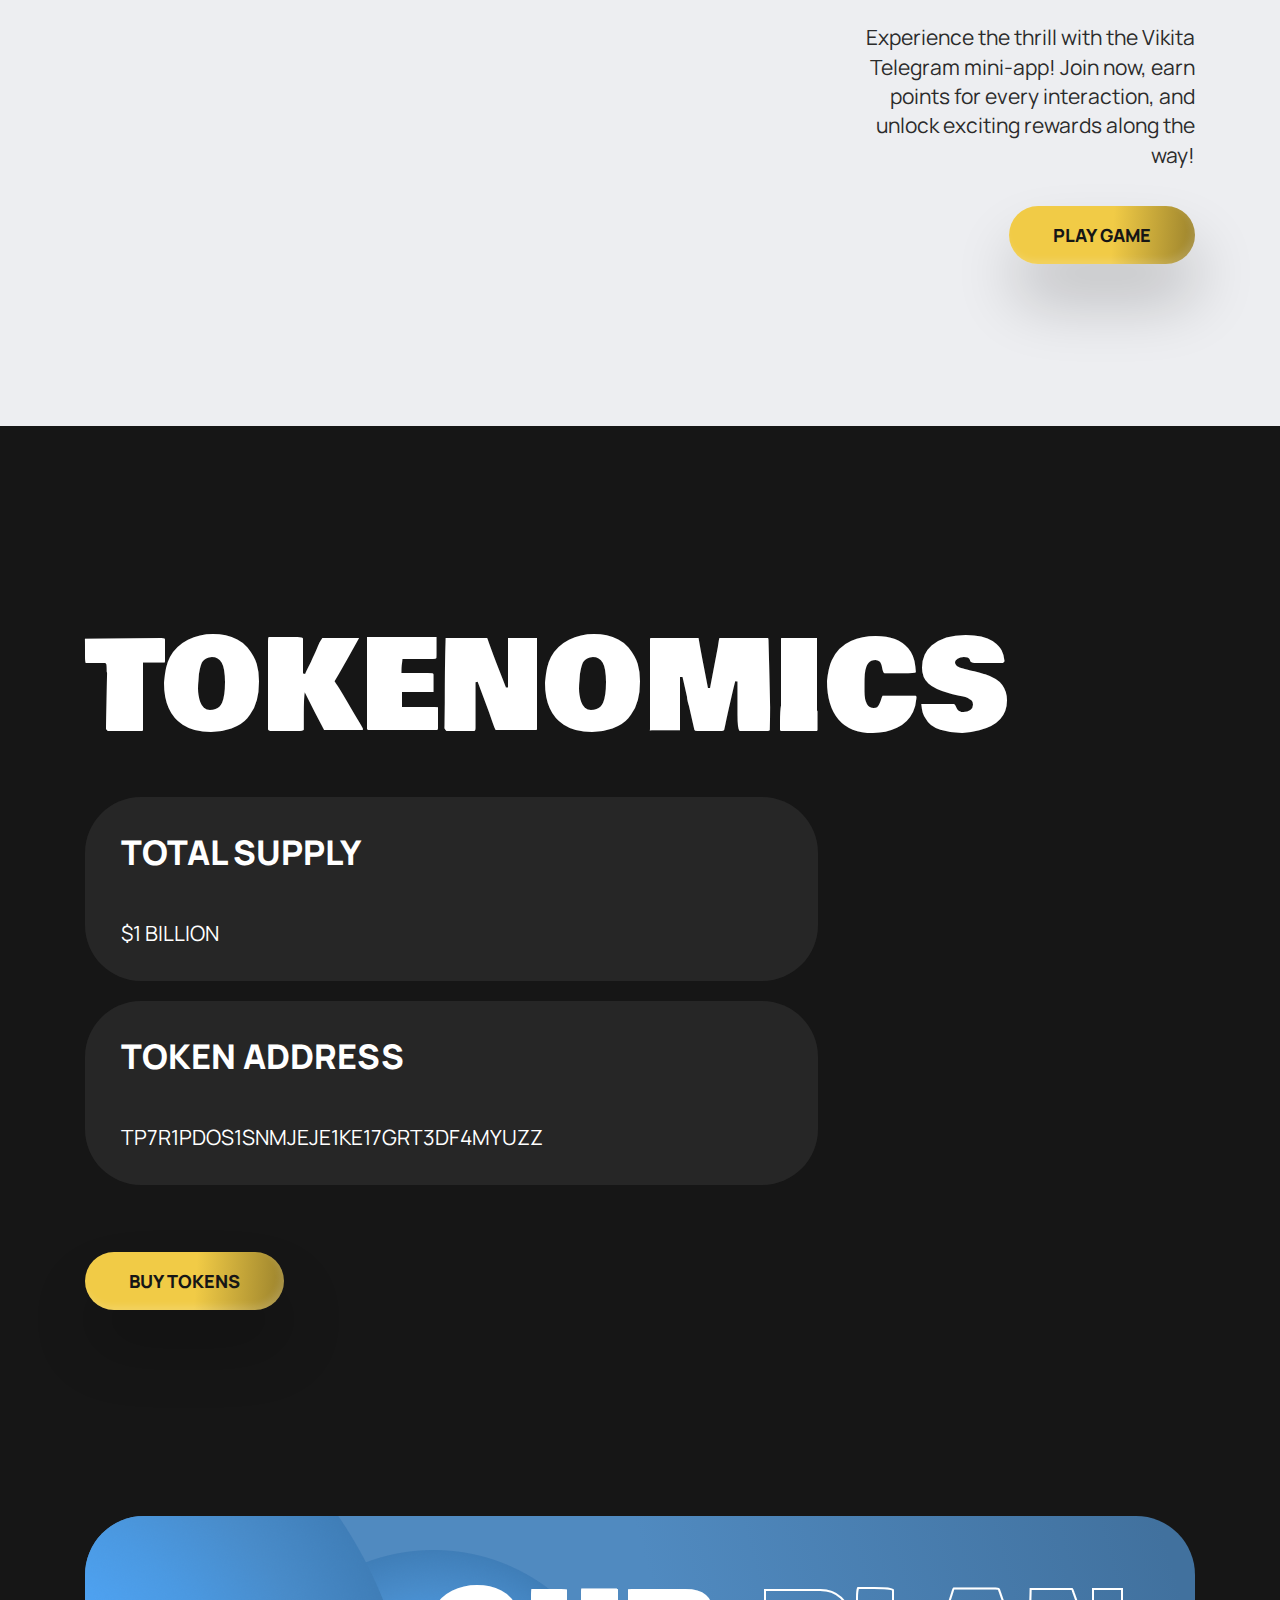
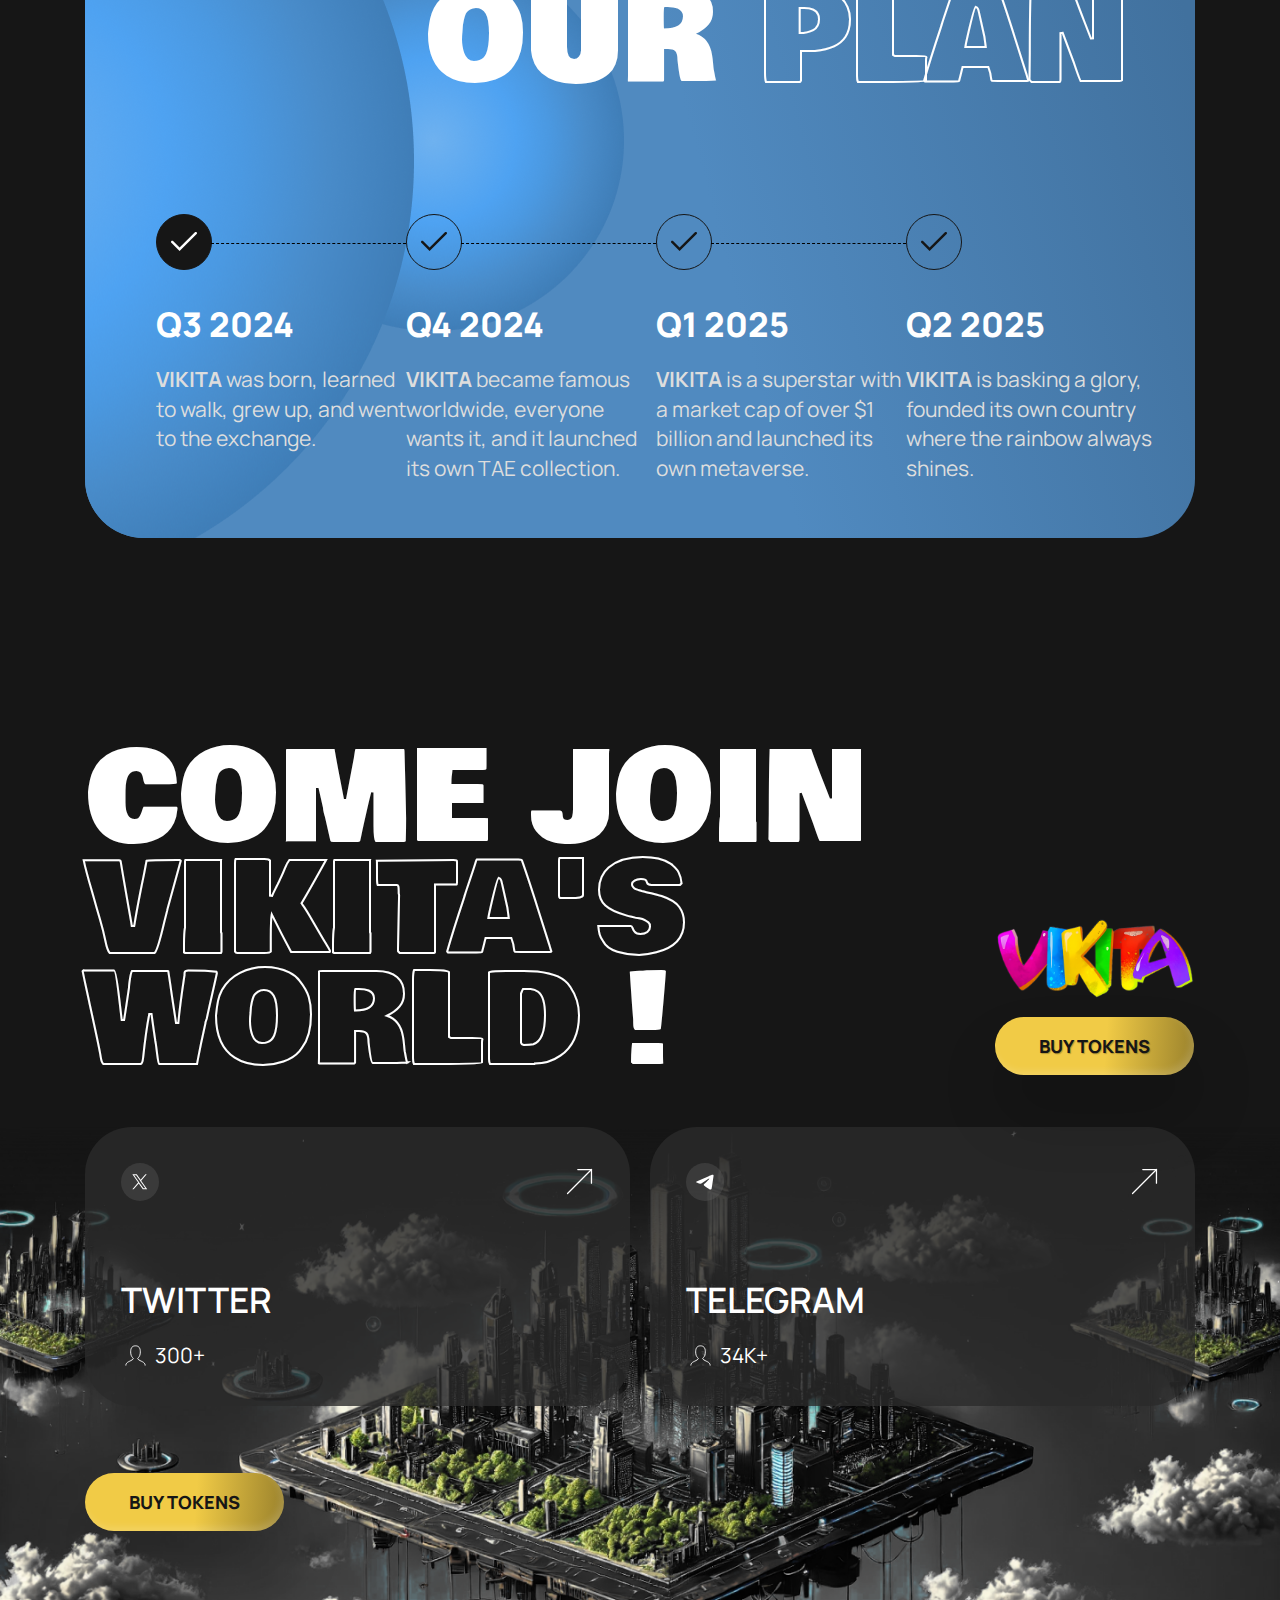
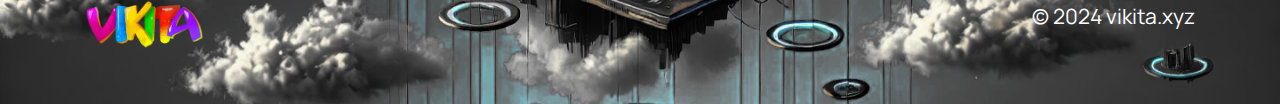
==== commit 31f4ada0: "updated en" ====
--- a/index.html
+++ b/index.html
@@ -1,322 +1,602 @@
 <!DOCTYPE html>
 <html lang="ru-RU">
-  <head>
-    <meta http-equiv="Content-Type" content="text/html; charset=utf-8">
-    <meta charset="utf-8">
-    <meta name="viewport" content="width=device-width, initial-scale=1.0">
-
-    <!--metatextblock-->
-    <title>VIKITA</title>
-    <!--/metatextblock-->
-
-    <!-- Favicons -->
-    <link rel="apple-touch-icon" sizes="57x57" href="/images/favicon/apple-icon-57x57.png">
-    <link rel="apple-touch-icon" sizes="60x60" href="/images/favicon/apple-icon-60x60.png">
-    <link rel="icon" type="image/png" href="/images/favicon/favicon-16x16.png" sizes="16x16">
-    <link rel="icon" type="image/png" href="/images/favicon/favicon-32x32.png" sizes="32x32">
-
-
-    <!--Bootstrap and Other Vendors-->
-    <link rel="stylesheet" type="text/css" href="/css/bootstrap/bootstrap.min.css">
-    <link rel="stylesheet" type="text/css" href="/css/simplebar.css">
-
-    <!--Fonts-->
-    <link rel="stylesheet" type="text/css" href="/fonts/gilroy/style.css">
-
-    <!--Styles-->
-    <link rel="stylesheet" type="text/css" href="/css/style.css">
-  </head>
-  <body>
-    <!-- header -->
-    <header id="header">
-      <div class="header_menu">
-        <div class="container">
-          <div class="header_menu-container">
-            <div class="row">
-              <div class="header_menu-col">
-                <div class="header_lang-wrap">
-                  <div class="header_lang-current">
-                    <img alt="EN" src="/images/langs/en.svg" class="header_lang-icon" />
-                    <span class="header_lang-keycode">EN</span>
-                  </div>
-                  <div class="header_lang-items simple-bar">
-                    <a href="/" class="header_lang-item">
-                      <img alt="EN" src="/images/langs/en.svg" class="header_lang-icon" />
-                      <span class="header_lang-name">English</span>
-                    </a>
-                    <a href="/es" class="header_lang-item">
-                      <img alt="ES" src="/images/langs/es.svg" class="header_lang-icon" />
-                      <span class="header_lang-name">Español</span>
-                    </a>
-                    <a href="/cn" class="header_lang-item">
-                      <img alt="CN" src="/images/langs/cn.svg" class="header_lang-icon" />
-                      <span class="header_lang-name">中国人</span>
-                    </a>
-                    <a href="/ru" class="header_lang-item">
-                      <img alt="RU" src="/images/langs/ru.svg" class="header_lang-icon" />
-                      <span class="header_lang-name">Русский</span>
-                    </a>
-                    <a href="/fr" class="header_lang-item">
-                      <img alt="FR" src="/images/langs/fr.svg" class="header_lang-icon" />
-                      <span class="header_lang-name">Français</span>
-                    </a>
-                    <a href="/ae" class="header_lang-item">
-                      <img alt="AE" src="/images/langs/ae.svg" class="header_lang-icon" />
-                      <span class="header_lang-name">عربي</span>
-                    </a>
-                    <a href="/in" class="header_lang-item">
-                      <img alt="IN" src="/images/langs/in.svg" class="header_lang-icon" />
-                      <span class="header_lang-name">हिंदी</span>
-                    </a>
-                    <a href="/ir" class="header_lang-item">
-                      <img alt="IR" src="/images/langs/ir.svg" class="header_lang-icon" />
-                      <span class="header_lang-name">فارسی</span>
-                    </a>
-                    <a href="/pt" class="header_lang-item">
-                      <img alt="PT" src="/images/langs/pt.svg" class="header_lang-icon" />
-                      <span class="header_lang-name">Português</span>
-                    </a>
-                    <a href="/vn" class="header_lang-item">
-                      <img alt="VN" src="/images/langs/vn.svg" class="header_lang-icon" />
-                      <span class="header_lang-name">Tiếng Việt</span>
-                    </a>
-                    <a href="/tr" class="header_lang-item">
-                      <img alt="TR" src="/images/langs/tr.svg" class="header_lang-icon" />
-                      <span class="header_lang-name">Türkçe</span>
-                    </a>
-                    <a href="/kr" class="header_lang-item">
-                      <img alt="KR" src="/images/langs/kr.svg" class="header_lang-icon" />
-                      <span class="header_lang-name">한국어</span>
-                    </a>
-                    <a href="/jp" class="header_lang-item">
-                      <img alt="JP" src="/images/langs/jp.svg" class="header_lang-icon" />
-                      <span class="header_lang-name">日本語</span>
-                    </a>
-                    <a href="/de" class="header_lang-item">
-                      <img alt="DE" src="/images/langs/de.svg" class="header_lang-icon" />
-                      <span class="header_lang-name">Deutsch</span>
-                    </a>
-                  </div>
-                </div>
-              </div>
-              <div class="header_menu-col">
-                <div class="header_menu-wrap d-none d-lg-block">
-                  <nav class="header_menu-navbar header_menu-navbar navbar navbar-expand-lg">
-
-                    <div class="collapse navbar-collapse" id="navbarSupportedContent">
-
-                      <ul class="navbar-nav mr-auto top-menu">
-
-                        <li class="current-menu-item">
-                          <a href="#contacts" class="nav-link">Contacts</a>
-                        </li>
-                      </ul>
-
-                    </div>
-
-                  </nav>
-                </div>
-
-                <div class="header_top-btn d-block d-lg-none">
-                  <div class="header_top-btn__wrap">
-                    <div class="navbar-light" style="">
-                      <button class="navbar-toggler collapsed" type="button" data-toggle="collapse" data-target="#navbarSupportedContent" aria-controls="navbarSupportedContent" aria-expanded="false" aria-label="Toggle navigation">
-                        <span> </span>
-                        <span> </span>
-                        <span> </span>
-                      </button>
-                    </div>
-                  </div>
-                </div>
-
-              </div>
-
-            </div>
-          </div>
-
-        </div>
-      </div>
-      <div class="header_menu-wrap d-blok d-lg-none">
-        <nav class="header_menu-navbar header_menu-navbar navbar navbar-expand-lg">
-
-          <div class="collapse navbar-collapse" id="navbarSupportedContent">
-
-            <ul class="navbar-nav mr-auto top-menu">
-
-              <li class="current-menu-item">
-                <a href="#contacts" class="nav-link" data-toggle="collapse" data-target="#navbarSupportedContent">Contacts</a>
-              </li>
-            </ul>
-
-          </div>
-
+<head>
+  <meta http-equiv="Content-Type" content="text/html; charset=utf-8">
+  <meta charset="utf-8">
+  <meta name="viewport" content="width=device-width, initial-scale=1.0">
+
+  <!--metatextblock-->
+  <title>VIKITA</title>
+  <!--/metatextblock-->
+
+  <!-- Favicons -->
+  <link rel="apple-touch-icon" sizes="57x57" href="/images/favicon/apple-icon-57x57.png">
+  <link rel="apple-touch-icon" sizes="60x60" href="/images/favicon/apple-icon-60x60.png">
+  <link rel="icon" type="image/png" href="/images/favicon/favicon-16x16.png" sizes="16x16">
+  <link rel="icon" type="image/png" href="/images/favicon/favicon-32x32.png" sizes="32x32">
+
+
+  <!--Bootstrap and Other Vendors-->
+  <link rel="stylesheet" type="text/css" href="/css/bootstrap/bootstrap.min.css">
+  <link rel="stylesheet" type="text/css" href="/css/simplebar.css">
+
+  <!--Fonts-->
+  <link rel="preconnect" href="https://fonts.googleapis.com">
+  <link rel="preconnect" href="https://fonts.gstatic.com" crossorigin>
+  <link href="https://fonts.googleapis.com/css2?family=Manrope:wght@200..800&display=swap" rel="stylesheet">
+  <link href="https://fonts.googleapis.com/css2?family=Bowlby+One&display=swap" rel="stylesheet">
+
+  <!--Styles-->
+  <link rel="stylesheet" type="text/css" href="/css/style2.css">
+</head>
+<body>
+
+
+<!-- hero -->
+<section class="hero">
+
+  <!-- header -->
+  <header id="header" class="header">
+    <div class="container">
+      <div class="header-container">
+        <a href="/" class="logo-container">
+          <img
+            src="/images/logo.png"
+            srcset="/images/logo@2x.png 2x, /images/logo@3x.png 3x"
+            alt="Logo"
+            class="logo"
+          />
+        </a>
+        <nav class="nav-links">
+          <a href="#about" class="nav-link">About</a>
+          <a href="#features" class="nav-link">OUR FEATURES</a>
+          <a href="#mini-app" class="nav-link">MINI APP</a>
+          <a href="#tokenomics" class="nav-link">TOKENOMICS</a>
+          <a href="#roadmap" class="nav-link">Our plans</a>
+          <a href="#contact" class="nav-link">Contact us</a>
         </nav>
-      </div>
-    </header>
-    <!-- header -->
-
-      <!-- main title -->
-      <div class="main_title">
-        <div class="container">
-          <div class="main_title-logo__wrap">
-            <img src="/images/logo.png" srcset="/images/logo@2x.png 2x, /images/logo@3x.png 3x" class="img-fluid main_title-logo__img" alt="">
-          </div>
-
-          <div class="main_title-title__wrap">
-            <p class="main_title-title">The people of VIKITA are in danger! Help save their planet from the evil Memcoins!</p>
-          </div>
-
-<!--          <div class="main_subtitle-title__wrap">-->
-<!--            <p class="main_subtitle-title"><span class="-yellow">Первая в мире мем-криптовалюта,</span></br>создающая тренды</br>и объединяющая сообщество.</p>-->
-<!--          </div>-->
-          <div class="main-btn__wrap">
-            <a href="https://sunpump.meme/token/TP7r1pDoS1snMjEJE1kE17GRt3Df4mYuZz" target="_blank" class="main-btn__container">
-              <div class="main-btn">
-                <span class="main-btn__title">buy tokens</span>
-              </div>
-            </a>
-          </div>
-        </div>
-      </div>
-      <!-- main title -->
-
-      <!-- services block -->
-      <div class="services_block">
-        <div class="container">
-          <div class="services-vikita__wrap">
-            <img src="/images/vikita.png" srcset="/images/vikita@2x.png 2x, /images/vikita@3x.png 3x" class="img-fluid services-vikita" alt="">
-          </div>
-
-          <div class="services-title__wrap">
-            <p class="services-title">VIKITA is an AI character started as a meme lives in a blockchain-based metaverse to bring technology in our lives and make this world better</p>
-          </div>
-
-          <div class="services-subtitle__wrap">
-            <p class="services-subtitle">This will change everything!</p>
-          </div>
-
-          <div class="row">
-
-            <div class="services_block-col col-12">
-              <div class="services_block-wrap">
-
-                <div class="services_block-icon__wrap">
-                  <img src="/images/vikita.png" class="img-fluid services_block-icon__img" alt="">
-                </div>
-
-                <div class="services_block-title__wrap">
-                  <p class="services_block-title">Strong</br>Community</p>
-                </div>
-<!--                <div class="services_block-text__wrap">-->
-<!--                  <p>We've already been supported by: Justin Sun, Paolo Ardoino, Changpeng Zhao, Ben Zhou, Jason Statham, Pavel Durov.</p>-->
-<!--                </div>-->
-
-              </div>
-            </div>
-
-            <div class="services_block-col col-12">
-              <div class="services_block-wrap -pink">
-
-                <div class="services_block-icon__wrap">
-                  <img src="/images/vikita.png" class="img-fluid services_block-icon__img" alt="">
-                </div>
-
-                <div class="services_block-title__wrap">
-                  <p class="services_block-title">Innovative</br>technologies:</p>
-                </div>
-                <div class="services_block-text__wrap">
-                  <p>We've gathered all the technologies in our project: AI, ML, Blockchain, Metaverse, TNDP.</p>
-                </div>
-
-              </div>
-            </div>
-
-          </div>
-        </div>
-        <div class="services_block-yellow"></div>
-      </div>
-      <!-- services block -->
-
-    <!-- stages block -->
-    <div class="stages_block">
-      <div class="container">
-        <div class="stages-title__wrap">
-          <p class="stages-title">Our plan is as follows:</p>
-        </div>
-
-        <div class="stages-img__wrap">
-          <img src="/images/stages.png" srcset="/images/stages@2x.png 2x, /images/stages@3x.png 3x" class="img-fluid stages-img" alt="">
-        </div>
-      </div>
-    </div>
-
-    <!-- socials block -->
-    <div id="contacts" class="socials_block">
-      <div class="container">
-        <div class="socials-title__wrap">
-          <p class="socials-title">Join our</br>social media:</p>
-        </div>
-      </div>
-      <div class="socials_container">
-        <a href="https://x.com/vikitameme" target="_blank" class="socials_item -yellow">
-          <div class="socials_icon__wrap">
-            <svg width="35" height="32" viewBox="0 0 35 32" fill="none" xmlns="http://www.w3.org/2000/svg" class="socials_icon">
-              <path d="M27.564 0H32.9306L21.2056 13.4021L35 31.6356H24.1996L15.7413 20.5756L6.06083 31.6356H0.69125L13.2329 17.3002L0 0.0014584H11.0746L18.7206 10.1106L27.564 0ZM25.6813 28.4244H28.6548L9.45875 3.04354H6.26792L25.6813 28.4244Z" fill="black"/>
+        <div class="header_lang-wrap">
+          <div class="header_lang-current">
+            <img alt="EN" src="/images/langs/en.svg" class="header_lang-icon" />
+            <span class="header_lang-keycode">EN</span>
+            <div class="header_lang-arrow">
+              <svg width="24" height="24" viewBox="0 0 24 24" fill="none" xmlns="http://www.w3.org/2000/svg">
+                <path d="M16 10L12 14L8 10" stroke="white" stroke-linecap="round" stroke-linejoin="round"/>
+              </svg>
+            </div>
+          </div>
+          <div class="header_lang-items simple-bar">
+            <a href="/" class="header_lang-item">
+              <img alt="EN" src="/images/langs/en.svg" class="header_lang-icon" />
+              <span class="header_lang-name">English</span>
+            </a>
+            <a href="/es" class="header_lang-item">
+              <img alt="ES" src="/images/langs/es.svg" class="header_lang-icon" />
+              <span class="header_lang-name">Español</span>
+            </a>
+            <a href="/cn" class="header_lang-item">
+              <img alt="CN" src="/images/langs/cn.svg" class="header_lang-icon" />
+              <span class="header_lang-name">中国人</span>
+            </a>
+            <a href="/ru" class="header_lang-item">
+              <img alt="RU" src="/images/langs/ru.svg" class="header_lang-icon" />
+              <span class="header_lang-name">Русский</span>
+            </a>
+            <a href="/fr" class="header_lang-item">
+              <img alt="FR" src="/images/langs/fr.svg" class="header_lang-icon" />
+              <span class="header_lang-name">Français</span>
+            </a>
+            <a href="/ae" class="header_lang-item">
+              <img alt="AE" src="/images/langs/ae.svg" class="header_lang-icon" />
+              <span class="header_lang-name">عربي</span>
+            </a>
+            <a href="/in" class="header_lang-item">
+              <img alt="IN" src="/images/langs/in.svg" class="header_lang-icon" />
+              <span class="header_lang-name">हिंदी</span>
+            </a>
+            <a href="/ir" class="header_lang-item">
+              <img alt="IR" src="/images/langs/ir.svg" class="header_lang-icon" />
+              <span class="header_lang-name">فارسی</span>
+            </a>
+            <a href="/pt" class="header_lang-item">
+              <img alt="PT" src="/images/langs/pt.svg" class="header_lang-icon" />
+              <span class="header_lang-name">Português</span>
+            </a>
+            <a href="/vn" class="header_lang-item">
+              <img alt="VN" src="/images/langs/vn.svg" class="header_lang-icon" />
+              <span class="header_lang-name">Tiếng Việt</span>
+            </a>
+            <a href="/tr" class="header_lang-item">
+              <img alt="TR" src="/images/langs/tr.svg" class="header_lang-icon" />
+              <span class="header_lang-name">Türkçe</span>
+            </a>
+            <a href="/kr" class="header_lang-item">
+              <img alt="KR" src="/images/langs/kr.svg" class="header_lang-icon" />
+              <span class="header_lang-name">한국어</span>
+            </a>
+            <a href="/jp" class="header_lang-item">
+              <img alt="JP" src="/images/langs/jp.svg" class="header_lang-icon" />
+              <span class="header_lang-name">日本語</span>
+            </a>
+            <a href="/de" class="header_lang-item">
+              <img alt="DE" src="/images/langs/de.svg" class="header_lang-icon" />
+              <span class="header_lang-name">Deutsch</span>
+            </a>
+          </div>
+        </div>
+
+        <a href="/" class="logo-container -mobile">
+          <img
+            src="/images/logo.png"
+            srcset="/images/logo@2x.png 2x, /images/logo@3x.png 3x"
+            alt="Logo"
+            class="logo"
+          />
+        </a>
+
+        <div class="header_toggler">
+          <div class="navbar-light" style="">
+            <button class="navbar-toggler collapsed" type="button" data-toggle="collapse" data-target="#navbarSupportedContent" aria-controls="navbarSupportedContent" aria-expanded="false" aria-label="Toggle navigation">
+              <span> </span>
+              <span> </span>
+              <span> </span>
+            </button>
+          </div>
+        </div>
+
+      </div>
+    </div>
+  </header>
+  <!-- header -->
+
+  <!-- mobile menu -->
+
+  <div class="mobile_menu collapse navbar-collapse" id="navbarSupportedContent">
+
+    <div class="navbar-nav mr-auto top-menu">
+      <a href="#about" class="nav-link">About</a>
+      <a href="#features" class="nav-link">OUR FEATURES</a>
+      <a href="#mini-app" class="nav-link">MINI APP</a>
+      <a href="#tokenomics" class="nav-link">TOKENOMICS</a>
+      <a href="#roadmap" class="nav-link">Our plans</a>
+      <a href="#contact" class="nav-link">Contact us</a>
+    </div>
+
+    <div class="mobile_menu_social-icons">
+      <a href="https://x.com/vikitameme" target="_blank" class="icon-wrapper">
+        <svg width="40" height="40" viewBox="0 0 40 40" fill="none" xmlns="http://www.w3.org/2000/svg">
+          <path d="M22.6429 16.9746L34.9291 3H32.018L21.3451 15.1314L12.8268 3H2.99979L15.8839 21.3465L2.99979 35.9998H5.91084L17.1748 23.1856L26.1725 35.9998H35.9996L22.6429 16.9746ZM18.6545 21.5076L17.347 19.6795L6.96064 5.1474H11.4326L19.8172 16.8796L21.1192 18.7077L32.0167 33.957H27.5447L18.6545 21.5076Z" fill="white"/>
+        </svg>
+      </a>
+      <a href="https://t.me/VikitaMeme" target="_blank" class="icon-wrapper">
+        <svg width="41" height="40" viewBox="0 0 41 40" fill="none" xmlns="http://www.w3.org/2000/svg">
+          <path d="M2.6443 18.5575L26.3917 8.54481C28.7358 7.50183 36.6856 4.16427 36.6856 4.16427C36.6856 4.16427 40.3547 2.70408 40.0489 6.25024C39.947 7.71042 39.1316 12.8211 38.3163 18.3489L35.7683 34.7238C35.7683 34.7238 35.5644 37.1227 33.8318 37.5399C32.0992 37.9571 29.2454 36.0797 28.7358 35.6625C28.3281 35.3496 21.0918 30.6562 18.4419 28.3616C17.7285 27.7358 16.9131 26.4842 18.5438 25.024C22.2129 21.5822 26.5955 17.3059 29.2454 14.5941C30.4685 13.3426 31.6915 10.4222 26.5955 13.9683L12.2248 23.8767C12.2248 23.8767 10.5941 24.9197 7.53646 23.981C4.47886 23.0423 0.911662 21.7908 0.911662 21.7908C0.911662 21.7908 -1.53442 20.2263 2.6443 18.5575Z" fill="white"/>
+        </svg>
+      </a>
+    </div>
+
+  </div>
+
+  <!-- mobile menu -->
+
+  <div class="container">
+    <section class="hero-section">
+      <div class="hero-content">
+        <h1 class="hero-title">
+          Be a part<br>
+          in <span class="hero-title_black">Vikita</span><br>
+          takeover of Tamagochis
+        </h1>
+        <div class="hero-cta">
+          <div class="hero-cta__left">
+            <p class="hero-subtitle">Help save their planet!</p>
+            <a href="https://sunpump.meme/token/TP7r1pDoS1snMjEJE1kE17GRt3Df4mYuZz" target="_blank" class="cta-button">BUY TOKENS</a>
+          </div>
+          <div class="hero-cta__right">
+            <div class="hero-cta__right_content">
+              <div class="hero-cta__coming_soon_imgs">
+                <a
+                  href="https://sunpump.meme/token/TP7r1pDoS1snMjEJE1kE17GRt3Df4mYuZz"
+                  target="_blank"
+                  class="hero-cta__coming_soon_img"
+                >
+                  <svg width="64" height="64" viewBox="0 0 64 64" fill="none" xmlns="http://www.w3.org/2000/svg" xmlns:xlink="http://www.w3.org/1999/xlink">
+                    <circle cx="32" cy="32" r="32" fill="#2B2B2B"/>
+                    <mask id="mask0_471_6113" style="mask-type:alpha" maskUnits="userSpaceOnUse" x="6" y="6" width="52" height="52">
+                      <circle cx="31.9999" cy="31.9999" r="25.6636" fill="#D9D9D9" stroke="black" stroke-width="0.127127"/>
+                    </mask>
+                    <g mask="url(#mask0_471_6113)">
+                      <rect x="6.3999" y="6.3999" width="51.2" height="51.2" fill="url(#pattern0_471_6113)"/>
+                    </g>
+                    <defs>
+                      <pattern id="pattern0_471_6113" patternContentUnits="objectBoundingBox" width="1" height="1">
+                        <use xlink:href="#image0_471_6113" transform="scale(0.0025)"/>
+                      </pattern>
+                      <image id="image0_471_6113" width="400" height="400" xlink:href="[data-uri]"/>
+                    </defs>
+                  </svg>
+                </a>
+                <a
+                  href="https://poloniex.com/trade/VIKITA_USDT"
+                  target="_blank"
+                  class="hero-cta__coming_soon_img"
+                >
+                  <svg width="64" height="64" viewBox="0 0 64 64" fill="none" xmlns="http://www.w3.org/2000/svg">
+                    <circle cx="32" cy="32" r="32" fill="#2B2B2B"/>
+                    <g clip-path="url(#clip0_471_6118)">
+                      <path d="M14.4634 19.8401H21.7787L30.2793 32.3012L26.1827 33.212L22.7759 32.3012L14.4634 19.8401Z" fill="url(#paint0_linear_471_6118)"/>
+                      <path d="M14.0801 44.7609H21.3954L30.2792 32.301H22.7759L14.0801 44.7609Z" fill="url(#paint1_linear_471_6118)"/>
+                      <path d="M25.2031 19.8401H32.5196L41.019 32.3012L36.9994 33.2629L33.5074 32.3012L25.2031 19.8401Z" fill="url(#paint2_linear_471_6118)"/>
+                      <path d="M42.0248 19.8401H49.3413L42.6801 29.8903L38.9243 24.3885L42.0248 19.8401Z" fill="url(#paint3_linear_471_6118)"/>
+                      <path d="M35.8232 19.8401H38.6422L37.2546 21.9351L35.8232 19.8401Z" fill="url(#paint4_linear_471_6118)"/>
+                      <path d="M42.4507 44.7611H49.7671L42.7062 34.5925L38.9243 39.8471L42.4507 44.7611Z" fill="url(#paint5_linear_471_6118)"/>
+                      <path d="M35.3892 44.7609H39.0598L37.2464 42.1809L35.3892 44.7609Z" fill="url(#paint6_linear_471_6118)"/>
+                      <path d="M24.8198 44.7609H32.0594L41.019 32.301H33.5073L24.8198 44.7609Z" fill="url(#paint7_linear_471_6118)"/>
+                    </g>
+                    <defs>
+                      <linearGradient id="paint0_linear_471_6118" x1="16.7407" y1="18.1446" x2="23.9341" y2="31.6835" gradientUnits="userSpaceOnUse">
+                        <stop stop-color="#73A2A8"/>
+                        <stop offset="1" stop-color="#71B5BF"/>
+                      </linearGradient>
+                      <linearGradient id="paint1_linear_471_6118" x1="16.4176" y1="43.2282" x2="23.5174" y2="30.1387" gradientUnits="userSpaceOnUse">
+                        <stop stop-color="#699699"/>
+                        <stop offset="1" stop-color="#73A4A6"/>
+                      </linearGradient>
+                      <linearGradient id="paint2_linear_471_6118" x1="27.4354" y1="18.6436" x2="34.1411" y2="31.2167" gradientUnits="userSpaceOnUse">
+                        <stop stop-color="#005661"/>
+                        <stop offset="1" stop-color="#048293"/>
+                      </linearGradient>
+                      <linearGradient id="paint3_linear_471_6118" x1="41.311" y1="28.2827" x2="41.311" y2="18.5117" gradientUnits="userSpaceOnUse">
+                        <stop stop-color="#676F74"/>
+                        <stop offset="1" stop-color="#3B444A"/>
+                      </linearGradient>
+                      <linearGradient id="paint4_linear_471_6118" x1="34.6031" y1="18.5117" x2="34.6031" y2="20.5487" gradientUnits="userSpaceOnUse">
+                        <stop stop-color="#93989C"/>
+                        <stop offset="1" stop-color="#AAAFB2"/>
+                      </linearGradient>
+                      <linearGradient id="paint5_linear_471_6118" x1="42.3549" y1="41.6231" x2="38.3376" y2="35.5202" gradientUnits="userSpaceOnUse">
+                        <stop stop-color="#3B444A"/>
+                        <stop offset="1" stop-color="#3B444A"/>
+                      </linearGradient>
+                      <linearGradient id="paint6_linear_471_6118" x1="34.5949" y1="42.7405" x2="34.5949" y2="40.2314" gradientUnits="userSpaceOnUse">
+                        <stop stop-color="#858B8F"/>
+                        <stop offset="1" stop-color="#868D90"/>
+                      </linearGradient>
+                      <linearGradient id="paint7_linear_471_6118" x1="27.0434" y1="42.9113" x2="33.7734" y2="30.4585" gradientUnits="userSpaceOnUse">
+                        <stop stop-color="#08575C"/>
+                        <stop offset="1" stop-color="#096166"/>
+                      </linearGradient>
+                      <clipPath id="clip0_471_6118">
+                        <rect width="35.7247" height="24.96" fill="white" transform="translate(14.0801 19.8401)"/>
+                      </clipPath>
+                    </defs>
+                  </svg>
+                </a>
+              </div>
+              <p class="hero-cta__coming_soon">+</p>
+              <p class="hero-cta__coming_soon -small">more coming soon</p>
+            </div>
+          </div>
+        </div>
+
+        <div class="hero-cta_hidden">
+          <img
+            src="/images/hero_vikita.png"
+            alt="Vikita"
+          />
+        </div>
+      </div>
+    </section>
+
+    <section id="about" class="about-section">
+      <div class="about-vikita">
+        <img
+          src="/images/vikita_about.png"
+          alt=""
+        >
+      </div>
+      <div class="about-content">
+        <h2 class="about-title">
+          who is<br>
+          <span class="about-title_black">vikita</span> ?
+        </h2>
+        <div class="about-text-wrapper">
+          <p class="about-description">
+            The <strong>VIKITA</strong> people are friendly beings living in
+            harmony with nature. They have a unique ability to adopt the appearance, knowledge, and skills of other creatures, allowing them to better understand the world and use this knowledge for the benefit of the entire universe.
+          </p>
+          <a href="https://t.me/VikitaMeme" target="_blank" class="join-community-btn">JOIN COMMUNITY</a>
+        </div>
+      </div>
+    </section>
+
+    <section id="features" class="features-section">
+      <div class="features-content">
+        <h2 class="features-title">our<br /><span class="features-title_black">features</span></h2>
+        <div class="features-cards">
+          <div class="feature-card">
+            <h3 class="feature-title">STRONG<br />COMMUNITY</h3>
+            <div class="social-icons">
+              <a href="https://x.com/vikitameme" target="_blank" class="icon-wrapper">
+                <svg width="40" height="40" viewBox="0 0 40 40" fill="none" xmlns="http://www.w3.org/2000/svg">
+                  <path d="M22.6429 16.9746L34.9291 3H32.018L21.3451 15.1314L12.8268 3H2.99979L15.8839 21.3465L2.99979 35.9998H5.91084L17.1748 23.1856L26.1725 35.9998H35.9996L22.6429 16.9746ZM18.6545 21.5076L17.347 19.6795L6.96064 5.1474H11.4326L19.8172 16.8796L21.1192 18.7077L32.0167 33.957H27.5447L18.6545 21.5076Z" fill="white"/>
+                </svg>
+              </a>
+              <a href="https://t.me/VikitaMeme" target="_blank" class="icon-wrapper">
+                <svg width="41" height="40" viewBox="0 0 41 40" fill="none" xmlns="http://www.w3.org/2000/svg">
+                  <path d="M2.6443 18.5575L26.3917 8.54481C28.7358 7.50183 36.6856 4.16427 36.6856 4.16427C36.6856 4.16427 40.3547 2.70408 40.0489 6.25024C39.947 7.71042 39.1316 12.8211 38.3163 18.3489L35.7683 34.7238C35.7683 34.7238 35.5644 37.1227 33.8318 37.5399C32.0992 37.9571 29.2454 36.0797 28.7358 35.6625C28.3281 35.3496 21.0918 30.6562 18.4419 28.3616C17.7285 27.7358 16.9131 26.4842 18.5438 25.024C22.2129 21.5822 26.5955 17.3059 29.2454 14.5941C30.4685 13.3426 31.6915 10.4222 26.5955 13.9683L12.2248 23.8767C12.2248 23.8767 10.5941 24.9197 7.53646 23.981C4.47886 23.0423 0.911662 21.7908 0.911662 21.7908C0.911662 21.7908 -1.53442 20.2263 2.6443 18.5575Z" fill="white"/>
+                </svg>
+              </a>
+            </div>
+            <div class="tech-tags">
+              <a href="https://coinmarketcap.com/dexscan/tron/TX5MLkgh4GgjbN2vVFRVetywdKv4ssEs3R/" target="_blank" class="tech-tag">
+                <img
+                  src="/images/cmc.png"
+                  alt="Vikita"
+                />
+              </a>
+              <a href="https://dexscreener.com/tron/tx5mlkgh4ggjbn2vvfrvetywdkv4sses3r" target="_blank" class="tech-tag">
+                <img
+                  src="/images/ds.png"
+                  alt="Vikita"
+                />
+              </a>
+              <a href="https://www.coingecko.com/en/coins/vikita" target="_blank" class="tech-tag">
+                <img
+                  src="/images/cg.png"
+                  alt="Vikita"
+                />
+              </a>
+              <a href="https://sunpump.meme/token/TP7r1pDoS1snMjEJE1kE17GRt3Df4mYuZz" target="_blank" class="tech-tag">
+                <img
+                  src="/images/sun.png"
+                  alt="Vikita"
+                />
+              </a>
+            </div>
+          </div>
+          <div class="feature-card">
+            <h3 class="feature-title">INNOVATIVE<br />TECHNOLOGIES</h3>
+            <div class="tech-tags">
+              <span class="tech-tag">AI</span>
+              <span class="tech-tag">Blockchain</span>
+              <span class="tech-tag">metaverse</span>
+            </div>
+          </div>
+        </div>
+      </div>
+    </section>
+  </div>
+</section>
+<!-- hero -->
+
+<!-- banner -->
+<div class="banner"></div>
+<!-- banner -->
+
+<!-- mini-app -->
+<section id="mini-app" class="mini-app-section">
+  <div class="mini-app-image_bg_lg">
+    <img
+      src="/images/phone_bg.png"
+      alt="Vikita"
+      class="mini-app-image_lg"
+    >
+  </div>
+  <div class="container">
+    <div class="mini-app-content">
+      <div class="mini-app-text">
+        <h2 class="mini-app-title">vikita<br /><span class="mini-app-title_black">mini app</span></h2>
+        <div class="mini-app-description-wrapper">
+          <p class="mini-app-description">Experience the thrill with the Vikita Telegram mini-app! Join now, earn points for every interaction, and unlock exciting rewards along the way!</p>
+          <a href="https://t.me/vikitameme_bot" target="_blank" class="play-game-btn">PLAY GAME</a>
+        </div>
+      </div>
+    </div>
+
+    <div class="mini-app-image_bg">
+      <img
+        src="/images/phone_bg.png"
+        alt="Vikita"
+        class="mini-app-image"
+      >
+    </div>
+  </div>
+</section>
+<!-- mini-app -->
+
+<!-- tokenomics -->
+<section id="tokenomics" class="tokenomics-section">
+  <div class="container">
+
+    <div class="tokenomics-content">
+      <div class="tokenomics-details">
+        <h2 class="tokenomics-title">tokenomics</h2>
+        <div class="tokenomics-cards">
+          <div class="tokenomics-card">
+            <h3 class="card-title">TOTAL SUPPLY</h3>
+            <p class="card-value">$1 Billion</p>
+          </div>
+          <div class="tokenomics-card">
+            <h3 class="card-title">TOKEN ADDRESS</h3>
+            <p class="card-value">TP7r1pDoS1snMjEJE1kE17GRt3Df4mYuZz</p>
+          </div>
+        </div>
+        <div class="tokenomics-cta">
+          <a href="https://sunpump.meme/token/TP7r1pDoS1snMjEJE1kE17GRt3Df4mYuZz" target="_blank" class="buy-tokens-btn">BUY TOKENS</a>
+        </div>
+      </div>
+    </div>
+
+    <section id="roadmap" class="roadmap-section">
+      <div class="roadmap-content">
+        <div class="roadmap-title-wrapper">
+          <h2 class="roadmap-title">OUR <span class="roadmap-title_black">plan</span></h2>
+        </div>
+        <div class="roadmap-checks_wrap">
+          <div class="roadmap-checks">
+            <div class="roadmap-check">
+              <div class="roadmap-check__img -checked">
+                <svg width="26" height="19" viewBox="0 0 26 19" fill="none" xmlns="http://www.w3.org/2000/svg">
+                  <path fill-rule="evenodd" clip-rule="evenodd" d="M25.6416 0.355628C26.1195 0.829799 26.1195 1.59858 25.6416 2.07275L8.58383 19L0.358371 10.8375C-0.119457 10.3633 -0.119457 9.59454 0.358371 9.12037C0.836199 8.64619 1.61091 8.64619 2.08874 9.12037L8.58383 15.5657L23.9113 0.355628C24.3891 -0.118543 25.1638 -0.118543 25.6416 0.355628Z"/>
+                </svg>
+              </div>
+            </div>
+            <div class="roadmap-check">
+              <div class="roadmap-check__img">
+                <svg width="26" height="19" viewBox="0 0 26 19" fill="none" xmlns="http://www.w3.org/2000/svg">
+                  <path fill-rule="evenodd" clip-rule="evenodd" d="M25.6416 0.355628C26.1195 0.829799 26.1195 1.59858 25.6416 2.07275L8.58383 19L0.358371 10.8375C-0.119457 10.3633 -0.119457 9.59454 0.358371 9.12037C0.836199 8.64619 1.61091 8.64619 2.08874 9.12037L8.58383 15.5657L23.9113 0.355628C24.3891 -0.118543 25.1638 -0.118543 25.6416 0.355628Z"/>
+                </svg>
+              </div>
+            </div>
+            <div class="roadmap-check">
+              <div class="roadmap-check__img">
+                <svg width="26" height="19" viewBox="0 0 26 19" fill="none" xmlns="http://www.w3.org/2000/svg">
+                  <path fill-rule="evenodd" clip-rule="evenodd" d="M25.6416 0.355628C26.1195 0.829799 26.1195 1.59858 25.6416 2.07275L8.58383 19L0.358371 10.8375C-0.119457 10.3633 -0.119457 9.59454 0.358371 9.12037C0.836199 8.64619 1.61091 8.64619 2.08874 9.12037L8.58383 15.5657L23.9113 0.355628C24.3891 -0.118543 25.1638 -0.118543 25.6416 0.355628Z"/>
+                </svg>
+              </div>
+            </div>
+            <div class="roadmap-check">
+              <div class="roadmap-check__img">
+                <svg width="26" height="19" viewBox="0 0 26 19" fill="none" xmlns="http://www.w3.org/2000/svg">
+                  <path fill-rule="evenodd" clip-rule="evenodd" d="M25.6416 0.355628C26.1195 0.829799 26.1195 1.59858 25.6416 2.07275L8.58383 19L0.358371 10.8375C-0.119457 10.3633 -0.119457 9.59454 0.358371 9.12037C0.836199 8.64619 1.61091 8.64619 2.08874 9.12037L8.58383 15.5657L23.9113 0.355628C24.3891 -0.118543 25.1638 -0.118543 25.6416 0.355628Z"/>
+                </svg>
+              </div>
+            </div>
+          </div>
+          <div class="roadmap-milestones">
+            <div class="milestone">
+              <div class="milestone-content">
+                <h3 class="milestone-date">Q3 2024</h3>
+                <p class="milestone-description"><strong>VIKITA</strong> was born, learned to walk, grew up, and went to the exchange.</p>
+              </div>
+            </div>
+            <div class="milestone">
+              <div class="milestone-content">
+                <h3 class="milestone-date">Q4 2024</h3>
+                <p class="milestone-description"><strong>VIKITA</strong> became famous worldwide, everyone wants it, and it launched its own ТАЕ collection.</p>
+              </div>
+            </div>
+            <div class="milestone">
+              <div class="milestone-content">
+                <h3 class="milestone-date">Q1 2025</h3>
+                <p class="milestone-description"><strong>VIKITA</strong> is a superstar with a market cap of over $1 billion and launched its own metaverse.</p>
+              </div>
+            </div>
+            <div class="milestone">
+              <div class="milestone-content">
+                <h3 class="milestone-date">Q2 2025</h3>
+                <p class="milestone-description"><strong>VIKITA</strong> is basking a glory, founded its own country where the rainbow always shines.</p>
+              </div>
+            </div>
+          </div>
+        </div>
+      </div>
+    </section>
+
+    <section class="cta-section">
+      <div class="cta-container">
+        <div class="cta-text-column">
+          <h2 class="cta-title">come join<br /><span class="cta-title_black">Vikita's<br />World</span> !</h2>
+        </div>
+        <div class="cta-button-column">
+          <div class="cta-button-wrapper">
+            <img
+              src="/images/logo.png"
+              srcset="/images/logo@2x.png 2x, /images/logo@3x.png 3x"
+              alt="Logo"
+              class="cta-image"
+            >
+            <div class="cta-button-container">
+              <a href="https://sunpump.meme/token/TP7r1pDoS1snMjEJE1kE17GRt3Df4mYuZz" target="_blank" class="cta-button">BUY TOKENS</a>
+            </div>
+          </div>
+        </div>
+      </div>
+    </section>
+
+  </div>
+</section>
+<!-- tokenomics -->
+
+<!-- social -->
+<section id="contact" class="social-section">
+  <div class="container">
+
+    <div class="social-cards">
+      <a href="https://x.com/vikitameme" target="_blank" class="social-card">
+        <div class="social-card-header">
+          <div class="social-icon-wrapper">
+            <svg width="40" height="40" viewBox="0 0 40 40" fill="none" xmlns="http://www.w3.org/2000/svg">
+              <path d="M22.6429 16.9746L34.9291 3H32.018L21.3451 15.1314L12.8268 3H2.99979L15.8839 21.3465L2.99979 35.9998H5.91084L17.1748 23.1856L26.1725 35.9998H35.9996L22.6429 16.9746ZM18.6545 21.5076L17.347 19.6795L6.96064 5.1474H11.4326L19.8172 16.8796L21.1192 18.7077L32.0167 33.957H27.5447L18.6545 21.5076Z" fill="white"></path>
             </svg>
           </div>
-          <div class="socials_item-title__wrap">
-            <span class="socials_item-title">X</span>
-            <!--            <p class="socials-text">Последние новости и обновления.</p>-->
-          </div>
-        </a>
-
-        <a href="https://t.me/VikitaMeme" target="_blank" class="socials_item">
-          <div class="socials_icon__wrap">
-
-            <svg width="36" height="30" viewBox="0 0 36 30" fill="none" xmlns="http://www.w3.org/2000/svg" class="socials_icon">
-              <path d="M32.9061 0.257517C32.9061 0.257517 36.1437 -1.005 35.8728 2.06087C35.7837 3.32338 34.9745 7.74259 34.3445 12.5218L32.1861 26.6803C32.1861 26.6803 32.0061 28.7545 30.3869 29.1153C28.7686 29.4753 26.3402 27.8528 25.8902 27.4919C25.5302 27.2211 19.1452 23.1627 16.8968 21.1794C16.2668 20.6377 15.5468 19.556 16.9868 18.2935L26.4302 9.2751C27.5094 8.19176 28.5886 5.66673 24.0919 8.73343L11.5001 17.3002C11.5001 17.3002 10.0609 18.2027 7.36339 17.391L1.51667 15.5868C1.51667 15.5868 -0.641687 14.2343 3.04585 12.8818C12.0401 8.64343 23.1027 4.31506 32.9053 0.256683" fill="black"/>
+          <div class="social-link-wrapper">
+            <svg xmlns="http://www.w3.org/2000/svg" width="60" height="60" viewBox="0 0 60 60" fill="none">
+              <path d="M47.5 32.4998V12.4998H27.5" stroke="white" stroke-width="1.875" stroke-linecap="round"/>
+              <path d="M47.5 12.5002L12.5 47.5002" stroke="white" stroke-width="1.875" stroke-linecap="round"/>
             </svg>
-
-          </div>
-          <div class="socials_icon__wrap">
-            <span class="socials_item-title">Telegram</span>
-<!--            <p class="socials-text">Обсуждения, поддержка и сообщество.</p>-->
-          </div>
-        </a>
-      </div>
-    </div>
-
-
-    <!-- footer -->
-    <footer id="footer">
-      <div class="container">
-        <div class="footer_copyright__wrap">
-          <span class="footer_copyright">© 2024 vikita.xyz</span>
-        </div>
-
-        <div class="footer_socials__wrap">
-          <a href="https://x.com/vikitameme" target="_blank" class="footer_socials__item">
-            <svg width="35" height="32" viewBox="0 0 35 32" fill="none" xmlns="http://www.w3.org/2000/svg" class="footer_socials__icon">
-              <path d="M27.564 0H32.9306L21.2056 13.4021L35 31.6356H24.1996L15.7413 20.5756L6.06083 31.6356H0.69125L13.2329 17.3002L0 0.0014584H11.0746L18.7206 10.1106L27.564 0ZM25.6813 28.4244H28.6548L9.45875 3.04354H6.26792L25.6813 28.4244Z" fill="black"/>
+          </div>
+        </div>
+        <h3 class="social-card-title">TWITTER</h3>
+        <div class="social-card-stats">
+          <svg xmlns="http://www.w3.org/2000/svg" width="32" height="32" viewBox="0 0 32 32" fill="none" class="stats-icon">
+            <path d="M5.33331 26.6666C5.33331 22.6666 10.6666 22.6666 13.3333 19.9999C14.6666 18.6666 10.6666 18.6666 10.6666 11.9999C10.6666 7.55592 12.444 5.33325 16 5.33325C19.556 5.33325 21.3333 7.55592 21.3333 11.9999C21.3333 18.6666 17.3333 18.6666 18.6666 19.9999C21.3333 22.6666 26.6666 22.6666 26.6666 26.6666" stroke="white" stroke-linecap="round"/>
+          </svg>
+          <span class="stats-value">300+</span>
+        </div>
+      </a>
+      <a href="https://t.me/VikitaMeme" target="_blank" class="social-card">
+        <div class="social-card-header">
+          <div class="social-icon-wrapper">
+            <svg width="41" height="40" viewBox="0 0 41 40" fill="none" xmlns="http://www.w3.org/2000/svg">
+              <path d="M2.6443 18.5575L26.3917 8.54481C28.7358 7.50183 36.6856 4.16427 36.6856 4.16427C36.6856 4.16427 40.3547 2.70408 40.0489 6.25024C39.947 7.71042 39.1316 12.8211 38.3163 18.3489L35.7683 34.7238C35.7683 34.7238 35.5644 37.1227 33.8318 37.5399C32.0992 37.9571 29.2454 36.0797 28.7358 35.6625C28.3281 35.3496 21.0918 30.6562 18.4419 28.3616C17.7285 27.7358 16.9131 26.4842 18.5438 25.024C22.2129 21.5822 26.5955 17.3059 29.2454 14.5941C30.4685 13.3426 31.6915 10.4222 26.5955 13.9683L12.2248 23.8767C12.2248 23.8767 10.5941 24.9197 7.53646 23.981C4.47886 23.0423 0.911662 21.7908 0.911662 21.7908C0.911662 21.7908 -1.53442 20.2263 2.6443 18.5575Z" fill="white"></path>
             </svg>
-          </a>
-
-          <a href="https://t.me/VikitaMeme" target="_blank" class="footer_socials__item">
-            <svg width="36" height="30" viewBox="0 0 36 30" fill="none" xmlns="http://www.w3.org/2000/svg" class="footer_socials__icon -tg">
-              <path d="M32.9061 0.257517C32.9061 0.257517 36.1437 -1.005 35.8728 2.06087C35.7837 3.32338 34.9745 7.74259 34.3445 12.5218L32.1861 26.6803C32.1861 26.6803 32.0061 28.7545 30.3869 29.1153C28.7686 29.4753 26.3402 27.8528 25.8902 27.4919C25.5302 27.2211 19.1452 23.1627 16.8968 21.1794C16.2668 20.6377 15.5468 19.556 16.9868 18.2935L26.4302 9.2751C27.5094 8.19176 28.5886 5.66673 24.0919 8.73343L11.5001 17.3002C11.5001 17.3002 10.0609 18.2027 7.36339 17.391L1.51667 15.5868C1.51667 15.5868 -0.641687 14.2343 3.04585 12.8818C12.0401 8.64343 23.1027 4.31506 32.9053 0.256683" fill="black"/>
+          </div>
+          <div class="social-link-wrapper">
+            <svg xmlns="http://www.w3.org/2000/svg" width="60" height="60" viewBox="0 0 60 60" fill="none">
+              <path d="M47.5 32.4998V12.4998H27.5" stroke="white" stroke-width="1.875" stroke-linecap="round"/>
+              <path d="M47.5 12.5002L12.5 47.5002" stroke="white" stroke-width="1.875" stroke-linecap="round"/>
             </svg>
-          </a>
-        </div>
-      </div>
+          </div>
+        </div>
+        <h3 class="social-card-title">TELEGRAM</h3>
+        <div class="social-card-stats">
+          <svg xmlns="http://www.w3.org/2000/svg" width="32" height="32" viewBox="0 0 32 32" fill="none" class="stats-icon">
+            <path d="M5.33331 26.6666C5.33331 22.6666 10.6666 22.6666 13.3333 19.9999C14.6666 18.6666 10.6666 18.6666 10.6666 11.9999C10.6666 7.55592 12.444 5.33325 16 5.33325C19.556 5.33325 21.3333 7.55592 21.3333 11.9999C21.3333 18.6666 17.3333 18.6666 18.6666 19.9999C21.3333 22.6666 26.6666 22.6666 26.6666 26.6666" stroke="white" stroke-linecap="round"/>
+          </svg>
+          <span class="stats-value">34K+</span>
+        </div>
+      </a>
+    </div>
+
+    <div class="tokenomics-cta tokenomics-cta_footer">
+      <a href="https://sunpump.meme/token/TP7r1pDoS1snMjEJE1kE17GRt3Df4mYuZz" target="_blank" class="buy-tokens-btn">BUY TOKENS</a>
+    </div>
+
+    <footer id="footer" class="footer">
+      <img
+        src="/images/logo.png"
+        srcset="/images/logo@2x.png 2x, /images/logo@3x.png 3x"
+        alt="Logo"
+        class="footer-image"
+      >
+      <p>&copy; 2024 vikita.xyz</p>
     </footer>
-    <!-- footer -->
-
-    <!--jQuery, Bootstrap and other vendor JS-->
-    <script type="text/javascript" src="/js/jquery-3.3.1.min.js"></script>
-    <script type="text/javascript" src="/js/jquery-migrate-1.4.1.min.js"></script>
-    <script type="text/javascript" src="/js/popper.min.js"></script>
-    <script type="text/javascript" src="/js/bootstrap/bootstrap.min.js"></script>
-    <script type="text/javascript" src="/js/simplebar.min.js"></script>
-    <script type="text/javascript" src="/js/script.js"></script>
-  </body>
+  </div>
+</section>
+
+
+<!-- footer -->
+
+<!-- footer -->
+
+<!--jQuery, Bootstrap and other vendor JS-->
+<script type="text/javascript" src="/js/jquery-3.3.1.min.js"></script>
+<script type="text/javascript" src="/js/jquery-migrate-1.4.1.min.js"></script>
+<script type="text/javascript" src="/js/popper.min.js"></script>
+<script type="text/javascript" src="/js/bootstrap/bootstrap.min.js"></script>
+<script type="text/javascript" src="/js/simplebar.min.js"></script>
+<script type="text/javascript" src="/js/script.js"></script>
+</body>
 </html>
--- a/css/style2.css
+++ b/css/style2.css
@@ -0,0 +1,1840 @@
+body {
+  background-color: #161616;
+  font-family: Manrope, sans-serif;
+}
+
+body.-mobile_menu_opened {
+  overflow: hidden;
+}
+
+a, a:hover, a:active, a:focus {
+  text-decoration: none;
+  color: inherit;
+}
+
+input[placeholder] {opacity: 1; transition: opacity 0.3s ease; outline: none;}
+input::-webkit-input-placeholder {opacity: 1; transition: opacity 0.3s ease;}
+input::-moz-placeholder {opacity: 1; transition: opacity 0.3s ease;}
+input:-moz-placeholder {opacity: 1; transition: opacity 0.3s ease;}
+input:-ms-input-placeholder {opacity: 1; transition: opacity 0.3s ease;}
+input:focus::-webkit-input-placeholder {opacity: 0; transition: opacity 0.3s ease;}
+input:focus::-moz-placeholder {opacity: 0; transition: opacity 0.3s ease;}
+input:focus:-moz-placeholder {opacity: 0; transition: opacity 0.3s ease;}
+input:focus:-ms-input-placeholder {opacity: 0; transition: opacity 0.3s ease;}
+textarea[placeholder] {opacity: 1; transition: opacity 0.3s ease; outline: none;}
+textarea::-webkit-input-placeholder {opacity: 1; transition: opacity 0.3s ease;}
+textarea::-moz-placeholder {opacity: 1; transition: opacity 0.3s ease;}
+textarea:-moz-placeholder {opacity: 1; transition: opacity 0.3s ease;}
+textarea:-ms-input-placeholder {opacity: 1; transition: opacity 0.3s ease;}
+textarea:focus::-webkit-input-placeholder {opacity: 0; transition: opacity 0.3s ease;}
+textarea:focus::-moz-placeholder {opacity: 0; transition: opacity 0.3s ease;}
+textarea:focus:-moz-placeholder {opacity: 0; transition: opacity 0.3s ease;}
+textarea:focus:-ms-input-placeholder {opacity: 0; transition: opacity 0.3s ease;}
+
+/* start header */
+.header {
+  position: relative;
+  display: flex;
+  width: 100%;
+  gap: 40px 100px;
+  font-family: Manrope, sans-serif;
+  color: #fff;
+  margin-top: 35px;
+}
+
+.header-container {
+  display: flex;
+  border-radius: 100px;
+  background-color: rgba(43, 43, 43, 0.8);
+  align-items: center;
+  justify-content: space-between;
+  flex-wrap: wrap;
+  padding: 17px 37px;
+}
+
+.logo {
+  width: 100%;
+  height: auto;
+}
+
+.logo-container {
+  width: 84px;
+}
+
+.logo-container.-mobile {
+  display: none;
+}
+
+.nav-links {
+  align-self: stretch;
+  display: flex;
+  min-width: 240px;
+  align-items: center;
+  gap: 0;
+  font-size: 14px;
+  font-weight: 500;
+  text-transform: uppercase;
+  line-height: 1;
+  justify-content: start;
+  flex-wrap: wrap;
+  margin: auto 0;
+}
+
+.nav-link {
+  align-self: stretch;
+  padding: 0;
+  margin: .5rem 0.7rem;
+  padding-bottom: 5px;
+}
+
+.nav-link:hover {
+  color: #FFFFFF;
+  border-bottom: 1px solid #FFFFFF;
+}
+
+.header_lang-wrap {
+  display: block;
+  position: relative;
+}
+
+.header_lang-icon {
+  width: 1.375rem;
+  height: auto;
+  border-radius: 50%;
+}
+
+.header_lang-keycode {
+  display: block;
+  margin-left: 4px;
+  font-size: 16px;
+  font-style: normal;
+  font-weight: 600;
+  line-height: 150%;
+}
+
+.header_lang-item {
+  transition: background .2s cubic-bezier(.215,.61,.355,1);
+  cursor: pointer;
+  padding: .4375rem .75rem;
+  display: grid;
+  grid-template-columns: -webkit-max-content auto;
+  grid-template-columns: max-content auto;
+  grid-gap: .8125rem;
+  align-items: center;
+  font-size: .875rem;
+  line-height: 1.25rem;
+  letter-spacing: .2px;
+  font-weight: 600;
+}
+
+.header_lang-item:hover {
+  background: rgb(238, 189, 92, 0.5);
+}
+
+.header_lang-current {
+  display: flex;
+  align-items: center;
+  justify-content: space-between;
+  cursor: pointer;
+  -webkit-user-select: none;
+  -moz-user-select: none;
+  -ms-user-select: none;
+  user-select: none;
+}
+
+.header_lang-arrow {
+  display: flex;
+  align-items: center;
+  justify-content: center;
+  margin-left: 4px;
+  transition-duration: 0.1s;
+  transition-property: transform;
+}
+
+.header_lang-arrow svg {
+  width: 100%;
+  height: auto;
+}
+
+.header_lang-items {
+  position: absolute;
+  display: none;
+  right: 0;
+  width: 10.75rem;
+  background: #fff;
+  box-shadow: 0 .75rem 1.875rem rgba(0, 0, 0, .1);
+  border-radius: 5px;
+  z-index: 101;
+}
+
+.header_lang-name {
+  color: #000;
+}
+
+.header_lang-wrap:hover .header_lang-items {
+  display: block;
+  max-height: 145px;
+  overflow: hidden;
+  overflow-y: auto;
+}
+
+.header_lang-wrap:hover .header_lang-arrow {
+  transform: rotate(180deg);
+}
+
+.header_toggler {
+  display: none;
+  z-index: 99999;
+}
+
+.navbar-light {
+  display: inline-block;
+  vertical-align: middle;
+  position: relative;
+}
+
+.navbar-toggler {
+  border: 0;
+  cursor: pointer;
+  margin: 0;
+  padding: 7px 10px;
+  z-index: 4;
+}
+
+.navbar-toggler:focus,
+.navbar-toggler:active {
+  outline: 0;
+  position: relative;
+}
+
+.navbar-toggler span {
+  display: block;
+  background-color: #FFFFFF;
+  height: 2px;
+  width: 20px;
+  margin-bottom: 4px;
+  -webkit-transform: rotate(0deg);
+  -moz-transform: rotate(0deg);
+  -o-transform: rotate(0deg);
+  transform: rotate(0deg);
+  position: relative;
+  right: 0;
+  opacity: 1;
+}
+
+.navbar-toggler span:nth-child(1),
+.navbar-toggler span:nth-child(3) {
+  -webkit-transition: transform .35s ease-in-out;
+  -moz-transition: transform .35s ease-in-out;
+  -o-transition: transform .35s ease-in-out;
+  transition: transform .35s ease-in-out;
+}
+
+.navbar-toggler:not(.collapsed) span:nth-child(1) {
+  position: absolute;
+  right: 10px;
+  top: 12px;
+  -webkit-transform: rotate(135deg);
+  -moz-transform: rotate(135deg);
+  -o-transform: rotate(135deg);
+  transform: rotate(135deg);
+  opacity: 0.9;
+}
+
+.navbar-toggler:not(.collapsed) span:nth-child(2) {
+  height: 12px;
+  visibility: hidden;
+  background-color: transparent;
+}
+
+.navbar-toggler:not(.collapsed) span:nth-child(3) {
+  position: absolute;
+  right: 10px;
+  top: 12px;
+  -webkit-transform: rotate(-135deg);
+  -moz-transform: rotate(-135deg);
+  -o-transform: rotate(-135deg);
+  transform: rotate(-135deg);
+  opacity: 0.9;
+}
+/* end header */
+
+/* mobile menu */
+.navbar {
+  padding: 0;
+}
+
+.mobile_menu {
+  display: flex;
+  flex-direction: column;
+  align-items: flex-start;
+  position: fixed;
+  width: 100%;
+  height: 100%;
+  overflow: hidden;
+  top: 0;
+  right: 0;
+  z-index: 9999;
+  background: #272727;
+  --drawer-visibility: hidden;
+  transform: translate3d(100%, 0, 0);
+  transition: visibility 0ms .2s, transform .2s cubic-bezier(.4,0,1,1);
+  visibility: hidden;
+  padding: 80px 30px;
+}
+
+.mobile_menu.show {
+  z-index: 3;
+  --drawer-visibility: visible;
+  transform: translateZ(0);
+  transition: visibility 0ms, transform .25s cubic-bezier(0,0,.2,1);
+  visibility: visible;
+}
+
+.mobile_menu .nav-link {
+  display: block;
+  position: relative;
+  font-size: 17px;
+  font-weight: 500;
+  line-height: 200%;
+  text-align: left;
+  color: #DDDDDD;
+  text-transform: uppercase;
+}
+
+.mobile_menu_social-icons {
+  display: flex;
+  align-items: center;
+  gap: 6px;
+  justify-content: start;
+  margin-top: auto;
+}
+
+.mobile_menu_social-icons .icon-wrapper {
+  width: 50px;
+  height: 50px;
+}
+
+.mobile_menu_social-icons .icon-wrapper svg {
+  width: 23px;
+}
+/* mobile menu */
+
+/* start hero */
+.hero {
+  display: block;
+  position: relative;
+  top: 0;
+  background-image: url("../images/hero_bg.png");
+  background-size: 100% auto;
+  background-repeat: no-repeat;
+  background-attachment: fixed;
+}
+
+.hero-section {
+  display: flex;
+  flex-direction: column;
+  position: relative;
+}
+
+.hero-content {
+  position: relative;
+  display: flex;
+  margin-top: 123px;
+  flex-direction: column;
+  justify-content: start;
+}
+
+.hero-title {
+  color: #fff;
+  text-transform: uppercase;
+  font-family: Bowlby One, sans-serif;
+  font-size: 122px;
+  font-style: normal;
+  font-weight: 400;
+  line-height: 90%;
+  max-width: 100%;
+  overflow: hidden;
+}
+
+.hero-title_black {
+  -webkit-text-fill-color: transparent;
+  -webkit-text-stroke-width: 2px;
+  -webkit-text-stroke-color: #ffffff;
+}
+
+.hero-cta {
+  align-self: start;
+  display: flex;
+  margin-top: 45px;
+  align-items: start;
+  gap: 23px;
+  font-family: Manrope, sans-serif;
+  justify-content: start;
+  flex-wrap: wrap;
+}
+
+.hero-subtitle {
+  display: block;
+  margin-bottom: 17px;
+  border-radius: 0;
+  font-size: 21px;
+  color: #ddd;
+  font-weight: 400;
+  line-height: 140%;
+  width: 264px;
+}
+.cta-button {
+  display: inline-block;
+  outline: none;
+  cursor: pointer;
+  text-shadow: 1px 1px 1px rgba(0, 0, 0, 0.25);
+  border-radius: 109px;
+  gap: 10px;
+  color: #161616;
+  padding: 20px 44px;
+  font-size: 18px;
+  font-style: normal;
+  font-weight: 800;
+  line-height: 1;
+  border: 0;
+  background: linear-gradient(93.94deg, #F1CB46 55.48%, #8B7528 107.7%);
+  box-shadow: -3px -4px 7px 0px rgba(255, 255, 255, 0.15) inset, 4px 38px 62px 0 rgba(0, 0, 0, 0.20);
+  transition: background 0.3s ease;
+}
+
+.cta-button:hover {
+  background: linear-gradient(298deg, #F1CB46 55.48%, #8B7528 107.7%);
+  box-shadow: -3px -4px 7px 0px rgba(255, 255, 255, 0.15) inset, 4px 38px 62px 0 rgba(0, 0, 0, 0.20);
+}
+
+.hero-cta__right {
+  display: flex;
+  align-items: flex-end;
+  justify-content: flex-start;
+  align-self: stretch;
+}
+
+.hero-cta__right_content {
+  display: flex;
+  align-items: center;
+  justify-content: center;
+}
+
+.hero-cta__coming_soon_imgs {
+  display: flex;
+  align-items: center;
+  margin-right: 10px;
+}
+
+.hero-cta__coming_soon_img {
+  width: 100px;
+  margin-left: 7px;
+  transition: opacity 0.3s ease;
+}
+
+.hero-cta__coming_soon_img:first-child {
+  margin-left: 0;
+}
+
+.hero-cta__coming_soon_img svg {
+  width: 100%;
+  height: auto;
+}
+
+.hero-cta__coming_soon_img:hover {
+  opacity: 0.8;
+}
+
+.hero-cta__coming_soon {
+  display: block;
+  font-size: 21px;
+  font-weight: 400;
+  line-height: 100%;
+  text-align: left;
+  color: #9B9B9B;
+  max-width: 50px;
+  padding: 0;
+  margin: 0;
+}
+
+.hero-cta__coming_soon.-small {
+  font-size: 14px;
+  margin-left: 7px;
+}
+
+.hero-cta_hidden {
+  display: none;
+}
+
+.hero-cta_hidden img {
+  width: 100%;
+  height: auto;
+}
+/* end hero */
+
+/* start about */
+.about-section {
+  position: relative;
+  border-radius: 52px;
+  background-color: #5490c7;
+  display: flex;
+  justify-content: space-between;
+  padding: 67px 68px;
+  margin-top: 120px;
+  background-image: url("../images/about_bg.png");
+  background-size: cover;
+}
+
+.about-vikita {
+  flex: 1;
+  position: relative;
+}
+
+.about-vikita img {
+  display: block;
+  position: absolute;
+  margin-top: -6%;
+  margin-left: -11%;
+  width: 108%;
+  height: auto;
+}
+
+
+.about-content {
+  display: flex;
+  flex-direction: column;
+  justify-content: start;
+}
+
+.about-title {
+  color: #fff;
+  text-align: right;
+  text-transform: uppercase;
+  font-family: Bowlby One, sans-serif;
+  font-size: 123px;
+  font-style: normal;
+  font-weight: 400;
+  line-height: 90%;
+}
+
+.about-title_black {
+  -webkit-text-fill-color: transparent;
+  -webkit-text-stroke-width: 2px;
+  -webkit-text-stroke-color: #ffffff;
+}
+
+.about-text-wrapper {
+  align-self: end;
+  margin-top: 44px;
+  text-align: right;
+}
+
+.about-description {
+  color: #fff;
+  text-align: right;
+  font-size: 21px;
+  font-style: normal;
+  font-weight: 400;
+  line-height: 140%;
+  width: 469px;
+}
+.join-community-btn {
+  display: inline-block;
+  outline: none;
+  cursor: pointer;
+  border-radius: 109px;
+  color: #161616;
+  padding: 20px 44px;
+  font-size: 18px;
+  font-style: normal;
+  font-weight: 800;
+  line-height: 1;
+  margin-top: 16px;
+  background: linear-gradient(93.94deg, #F1CB46 55.48%, #8B7528 107.7%);
+  box-shadow: -3px -4px 7px 0px rgba(255, 255, 255, 0.15) inset, 4px 38px 62px 0 rgba(0, 0, 0, 0.20);
+  transition: background 0.3s ease;
+  border: 0;
+}
+
+.join-community-btn:hover {
+  background: linear-gradient(298deg, #F1CB46 55.48%, #8B7528 107.7%);
+  box-shadow: -3px -4px 7px 0px rgba(255, 255, 255, 0.15) inset, 4px 38px 62px 0 rgba(0, 0, 0, 0.20);
+}
+/* end about */
+
+/* start features */
+.features-section {
+  display: flex;
+  flex-direction: column;
+  position: relative;
+  justify-content: center;
+  margin-top: 219px;
+  padding-bottom: 214px;
+}
+
+.features-content {
+  position: relative;
+  display: flex;
+  flex-direction: column;
+  justify-content: start;
+}
+
+.features-title {
+  color: #fff;
+  text-transform: uppercase;
+  font-family: Bowlby One, sans-serif;
+  font-size: 123px;
+  font-style: normal;
+  font-weight: 400;
+  line-height: 90%;
+}
+
+.features-title_black {
+  -webkit-text-fill-color: transparent;
+  -webkit-text-stroke-width: 2px;
+  -webkit-text-stroke-color: #ffffff;
+}
+
+.features-cards {
+  display: flex;
+  margin-top: 43px;
+  align-items: center;
+  gap: 14px;
+  justify-content: space-between;
+  flex-wrap: wrap;
+}
+
+.feature-card {
+  flex: 1;
+  border-radius: 52px;
+  background-color: rgba(43, 43, 43, 0.8);
+  align-self: stretch;
+  display: flex;
+  flex-direction: column;
+  overflow: hidden;
+  padding: 36px 38px;
+}
+
+.feature-title {
+  color: #fff;
+  font-size: 35px;
+  font-style: normal;
+  font-weight: 800;
+  line-height: 120%;
+}
+.social-icons {
+  display: flex;
+  margin-top: 57px;
+  align-items: center;
+  gap: 8px;
+  justify-content: start;
+  border-bottom: 1px solid rgba(106, 106, 106, 0.3);
+  padding-bottom: 19px;
+  margin-bottom: 20px;
+}
+
+.icon-wrapper {
+  border-radius: 50%;
+  background-color: rgba(106, 106, 106, 0.3);
+  display: flex;
+  flex-direction: column;
+  align-items: center;
+  justify-content: center;
+  width: 38px;
+  height: 38px;
+}
+
+.icon-wrapper svg {
+  width: 18px;
+  height: auto;
+}
+
+.icon-wrapper:hover {
+  background: rgba(146, 146, 146, 0.3);
+}
+
+.tech-tags {
+  margin-top: auto;
+  display: flex;
+  align-items: center;
+  justify-content: flex-start;
+  flex-wrap: wrap;
+  gap: 7px;
+}
+
+.tech-tag {
+  border-radius: 60px;
+  background: rgba(106, 106, 106, 0.3);
+  padding: 7px 21px;
+  color: #FFF;
+  font-size: 21px;
+  font-style: normal;
+  font-weight: 400;
+  line-height: 120%;
+  text-transform: uppercase;
+}
+
+a.tech-tag:hover {
+  background: rgba(146, 146, 146, 0.3);
+}
+
+.tech-tag img {
+  height: 23px;
+  width: auto;
+}
+/* end features */
+
+/* start banner */
+.banner {
+  background-color: #f1cb46;
+  height: 77px;
+  background-image: url("../images/banner_bg.png");
+  background-repeat: repeat-x;
+  background-size: auto 50%;
+  background-position: center;
+}
+/* end banner */
+
+/* start mini-app */
+.mini-app-section {
+  background-color: #EDEEF1;
+}
+
+.mini-app-image_bg_lg {
+  display: block;
+  position: absolute;
+  width: 45%;
+  height: 100%;
+  margin-top: 77px;
+}
+
+.mini-app-image_lg {
+  width: 100%;
+  height: auto;
+}
+
+.mini-app-content {
+  display: flex;
+  flex-direction: column;
+  position: relative;
+  justify-content: flex-end;
+  align-items: flex-end;
+  padding-bottom: 162px;
+}
+
+.mini-app-text {
+  display: flex;
+  flex-direction: column;
+  align-items: flex-end;
+  position: relative;
+  margin-top: 158px;
+}
+
+.mini-app-title {
+  text-align: right;
+  text-transform: uppercase;
+  color: #000000;
+  font-family: Bowlby One, sans-serif;
+  font-size: 123px;
+  font-style: normal;
+  font-weight: 400;
+  line-height: 90%;
+}
+
+.mini-app-image {
+  display: none;
+}
+
+.mini-app-title_black {
+  -webkit-text-fill-color: transparent;
+  -webkit-text-stroke-width: 2px;
+  -webkit-text-stroke-color: #000000;
+}
+
+.mini-app-description-wrapper {
+  margin-top: 50px;
+  text-align: right;
+}
+
+.mini-app-description {
+  color: #2b2b2b;
+  font-size: 21px;
+  font-style: normal;
+  font-weight: 400;
+  line-height: 140%;
+  text-align: right;
+  width: 334px;
+}
+
+.play-game-btn {
+  margin-top: 20px;
+  display: inline-block;
+  outline: none;
+  cursor: pointer;
+  border-radius: 109px;
+  color: #161616;
+  padding: 20px 44px;
+  font-size: 18px;
+  font-style: normal;
+  font-weight: 800;
+  line-height: 1;
+  background: linear-gradient(93.94deg, #F1CB46 55.48%, #8B7528 107.7%);
+  box-shadow: -3px -4px 7px 0px rgba(255, 255, 255, 0.15) inset, 4px 38px 62px 0 rgba(0, 0, 0, 0.20);
+  transition: background 0.3s ease;
+  border: 0;
+}
+
+.play-game-btn:hover {
+  background: linear-gradient(298deg, #F1CB46 55.48%, #8B7528 107.7%);
+  box-shadow: -3px -4px 7px 0px rgba(255, 255, 255, 0.15) inset, 4px 38px 62px 0 rgba(0, 0, 0, 0.20);
+}
+/* end mini-app */
+
+/* start tokenomics */
+.tokenomics-section {
+  background-image: url("../images/tokenomics_bg.png");
+  background-size: 100% auto;
+  background-repeat: no-repeat;
+  background-attachment: fixed;
+}
+
+.tokenomics-content {
+
+}
+
+.tokenomics-details {
+  padding-top: 208px;
+}
+
+.tokenomics-title {
+  text-transform: uppercase;
+  color: #FFFFFF;
+  font-family: Bowlby One, sans-serif;
+  font-size: 123px;
+  font-style: normal;
+  font-weight: 400;
+  line-height: 90%;
+}
+
+.tokenomics-title_black {
+  -webkit-text-fill-color: transparent;
+  -webkit-text-stroke-width: 2px;
+  -webkit-text-stroke-color: #FFFFFF;
+}
+
+.tokenomics-cards {
+  display: flex;
+  flex-direction: column;
+  margin-top: 52px;
+  gap: 20px;
+}
+
+.tokenomics-card {
+  border-radius: 56px;
+  background-color: rgba(43, 43, 43, 0.8);
+  padding: 35px 36px;
+  width: 66%;
+}
+
+.card-title {
+  color: #FFF;
+  font-size: 34px;
+  font-style: normal;
+  font-weight: 800;
+  line-height: 120%;
+  margin-bottom: 48px;
+}
+.card-value {
+  color: #FFF;
+  font-size: 21px;
+  font-style: normal;
+  font-weight: 400;
+  line-height: 120%;
+  text-transform: uppercase;
+  margin-bottom: 0;
+}
+
+.tokenomics-cta {
+  margin-top: 47px;
+}
+
+.buy-tokens-btn {
+  margin-top: 20px;
+  display: inline-block;
+  outline: none;
+  cursor: pointer;
+  border-radius: 109px;
+  color: #161616;
+  padding: 20px 44px;
+  font-size: 18px;
+  font-style: normal;
+  font-weight: 800;
+  line-height: 1;
+  background: linear-gradient(93.94deg, #F1CB46 55.48%, #8B7528 107.7%);
+  box-shadow: -3px -4px 7px 0px rgba(255, 255, 255, 0.15) inset, 4px 38px 62px 0 rgba(0, 0, 0, 0.20);
+  transition: background 0.3s ease;
+  border: 0;
+}
+
+.buy-tokens-btn:hover {
+  background: linear-gradient(298deg, #F1CB46 55.48%, #8B7528 107.7%);
+  box-shadow: -3px -4px 7px 0px rgba(255, 255, 255, 0.15) inset, 4px 38px 62px 0 rgba(0, 0, 0, 0.20);
+}
+/* end tokenomics */
+
+/* start roadmap */
+.roadmap-section {
+  border-radius: 59px;
+  background: linear-gradient(75deg, #508AC0 55.98%, #41719E 97.26%);
+  position: relative;
+  margin-top: 206px;
+  background-size: cover;
+  overflow: hidden;
+}
+
+.roadmap-content {
+  position: relative;
+  padding: 69px 39px 39px;
+  background-image: url(../images/roadmap_bg.png);
+  background-repeat: no-repeat;
+}
+
+.roadmap-title-wrapper {
+  text-align: right;
+  margin-right: 28px;
+}
+
+.roadmap-title {
+  text-transform: uppercase;
+  color: #FFFFFF;
+  font-family: Bowlby One, sans-serif;
+  font-size: 123px;
+  font-style: normal;
+  font-weight: 400;
+  line-height: 90%;
+}
+
+.roadmap-title_black {
+  -webkit-text-fill-color: transparent;
+  -webkit-text-stroke-width: 2px;
+  -webkit-text-stroke-color: #FFFFFF;
+}
+
+.roadmap-checks {
+  display: flex;
+  justify-content: space-between;
+  margin-top: 118px;
+  margin-left: 32px;
+}
+
+.roadmap-check {
+  position: relative;
+  display: flex;
+  align-items: flex-start;
+  justify-content: flex-start;
+  flex: 1;
+}
+
+.roadmap-check__img {
+  display: flex;
+  align-items: center;
+  justify-content: center;
+  border: 1px solid #161616;
+  border-radius: 50%;
+  width: 56px;
+  height: 56px;
+}
+
+.roadmap-check__img svg {
+  fill: #161616;
+}
+
+.roadmap-check__img.-checked {
+  background: #161616;
+  border: 1px solid #161616;
+}
+
+.roadmap-check__img.-checked svg {
+  fill: #FFFFFF;
+}
+
+.roadmap-check svg {
+  width: 26px;
+  height: auto;
+}
+
+.roadmap-check::after {
+  content: '';
+  border-bottom: 1px dashed #000000;
+  height: 1px;
+  width: calc(100% - 55px);
+  position: absolute;
+  top: 29px;
+  right: 0;
+}
+
+.roadmap-check:last-child::after {
+  display: none;
+}
+
+.roadmap-milestones {
+  display: flex;
+  align-items: flex-start;
+  justify-content: center;
+  margin-top: 34px;
+  margin-left: 32px;
+}
+
+.milestone {
+  flex: 1;
+}
+
+.milestone-content {
+
+}
+.milestone-date {
+  color: #FFF;
+  font-size: 34px;
+  font-style: normal;
+  font-weight: 800;
+  line-height: 120%; /* 48px */
+}
+.milestone-description {
+  color: #ddd;
+  margin-top: 21px;
+  font-size: 21px;
+  font-style: normal;
+  font-weight: 400;
+  line-height: 140%;
+}
+/* start roadmap */
+
+/* start cta */
+.cta-section {
+  position: relative;
+  margin-top: 207px;
+}
+
+.cta-container {
+  gap: 20px;
+  display: flex;
+  justify-content: space-between;
+}
+
+.cta-text-column {
+  display: flex;
+  flex-direction: column;
+}
+
+.cta-title {
+  text-transform: uppercase;
+  color: #FFFFFF;
+  font-family: Bowlby One, sans-serif;
+  font-size: 123px;
+  font-style: normal;
+  font-weight: 400;
+  line-height: 90%;
+}
+
+.cta-title_black {
+  -webkit-text-fill-color: transparent;
+  -webkit-text-stroke-width: 2px;
+  -webkit-text-stroke-color: #FFFFFF;
+}
+
+.cta-button-column {
+  display: flex;
+}
+
+.cta-button-wrapper {
+  position: relative;
+  margin-top: auto;
+  margin-bottom: 10px;
+}
+
+.cta-image {
+  width: 200px;
+  height: auto;
+}
+
+.cta-button-container {
+  margin-top: 17px;
+}
+/* end cta */
+
+/* start social */
+.social-section {
+  background-image: url("../images/footer_bg.png");
+  background-size: 100% auto;
+  background-repeat: no-repeat;
+  background-position: top;
+  padding-bottom: 55px;
+}
+
+.social-cards {
+  display: flex;
+  justify-content: space-between;
+  align-items: center;
+  gap: 20px;
+  margin-top: 42px;
+}
+
+.social-card {
+  border-radius: 47px;
+  background: rgba(43, 43, 43, 0.8);
+  display: flex;
+  flex-direction: column;
+  flex: 1;
+  padding: 36px;
+  cursor: pointer;
+  transition: background 0.3s ease;
+}
+
+.social-card:hover {
+  background: rgba(43, 43, 43, 1);
+}
+
+.social-card-header {
+  display: flex;
+  justify-content: space-between;
+}
+
+.social-icon-wrapper {
+  border-radius: 50%;
+  background-color: rgba(106, 106, 106, 0.3);
+  display: flex;
+  align-items: center;
+  justify-content: center;
+  width: 38px;
+  height: 38px;
+}
+.social-icon-wrapper svg {
+  width: 18px;
+  height: auto;
+}
+.social-link-wrapper {
+  margin-top: -2px;
+  margin-right: -6px;
+  cursor: pointer;
+}
+
+.social-link-wrapper svg {
+  width: 41px;
+  height: auto;
+}
+
+.social-card-title {
+  color: #fff;
+  margin-top: 77px;
+  font-size: 35px;
+  font-style: normal;
+  font-weight: 600;
+  line-height: 120%;
+}
+
+.social-card-stats {
+  display: flex;
+  align-items: center;
+  justify-content: flex-start;
+  gap: 5px;
+  margin-top: 12px;
+}
+
+.stats-icon {
+  width: 29px;
+  height: auto;
+}
+.stats-value {
+  color: #FFF;
+  font-size: 21px;
+  font-style: normal;
+  font-weight: 400;
+  line-height: 120%;
+  text-transform: uppercase;
+}
+.footer {
+  display: flex;
+  flex-direction: row;
+  justify-content: space-between;
+  align-items: center;
+  position: relative;
+  margin-top: 68px;
+  color: #FFF;
+  font-size: 21px;
+  font-style: normal;
+  font-weight: 400;
+  line-height: 120%;
+}
+
+.footer-image {
+  height: 50px;
+  width: auto;
+}
+
+@media (max-width: 991px) {
+
+  .header {
+    margin-top: 0;
+    border-bottom: 1px solid #272727
+  }
+
+  .logo-container {
+    width: 61px;
+    display: none;
+  }
+
+  .logo-container.-mobile {
+    display: block;
+  }
+
+  .nav-links {
+    display: none;
+  }
+
+  .header-container {
+    background: none;
+    padding: 24px 0 19px;
+  }
+
+  .header_toggler {
+    display: block;
+  }
+
+  .header_lang-wrap {
+  }
+
+  .header_lang-items {
+    left: 0;
+  }
+
+  .header_lang-icon {
+    width: 1rem;
+  }
+
+  .hero {
+    background-image: url(../images/hero_bg_md.png);
+  }
+
+  .hero-content {
+    margin-top: 115px;
+  }
+
+  .hero-title {
+    font-size: 80px;
+  }
+
+  .hero-cta {
+    flex-direction: column-reverse;
+    text-align: center;
+    margin-top: 54px;
+    gap: 0;
+  }
+
+  .hero-cta__coming_soon_img {
+    width: 80px;
+  }
+
+  .hero-cta__left {
+    margin-top: 38px;
+  }
+
+  .hero-subtitle {
+    width: 100%;
+    font-size: 16px;
+    margin-bottom: 23px;
+    text-align: left;
+  }
+
+  .cta-button {
+    display: block;
+    width: 100%;
+    font-size: 20px;
+    padding: 22px 52px;
+  }
+
+  .about-section {
+    margin-top: 120px;
+    border-radius: 58px;
+    padding: 82px 18px;
+  }
+
+  .about-title {
+    font-size: 79px;
+    text-align: center;
+  }
+
+  .about-text-wrapper {
+    margin-top: 53px;
+    text-align: center;
+  }
+
+  .about-description {
+    text-align: justify;
+    font-size: 16px;
+    line-height: 140%;
+    width: 100%;
+    padding: 0 116px;
+  }
+
+  .join-community-btn {
+    margin-top: 7px;
+    font-size: 20px;
+    padding: 21px 50px;
+    text-align: center;
+  }
+
+  .features-section {
+    margin-top: 120px;
+    padding-bottom: 132px;
+  }
+
+  .features-title {
+    font-size: 80px;
+  }
+
+  .features-cards {
+    margin-top: 50px;
+  }
+
+  .feature-card {
+    border-radius: 34px;
+    padding: 25px 24px;
+  }
+
+  .feature-title {
+    font-size: 20px;
+  }
+
+  .social-icons {
+    margin-top: 45px;
+    padding-bottom: 15px;
+    margin-bottom: 17px;
+  }
+
+  .tech-tag {
+    font-size: 13px;
+  }
+
+  .tech-tag img {
+    height: 17px;
+  }
+
+  .banner {
+    height: 64px;
+  }
+
+  .mini-app-image_bg_lg {
+    display: none;
+  }
+
+  .mini-app-section {
+    background: #EDEEF1;
+    background-image: none;
+    padding-bottom: 53px;
+  }
+
+  .mini-app-content {
+    justify-content: center;
+    align-items: center;
+    padding-bottom: 56px;
+  }
+
+  .mini-app-text {
+    text-align: center;
+    margin-top: 121px;
+    align-items: center;
+  }
+
+  .mini-app-title {
+    text-align: center;
+    font-size: 80px;
+  }
+
+  .mini-app-description {
+    text-align: center;
+    font-size: 14px;
+    width: 377px;
+  }
+
+  .mini-app-description-wrapper {
+    text-align: center;
+  }
+
+  .play-game-btn {
+    margin-top: 11px;
+    font-size: 14px;
+    padding: 20px 101px;
+  }
+
+  .mini-app-image {
+    display: block;
+    width: 100%;
+    height: auto;
+  }
+
+  .mini-app-image_bg {
+    padding: 0 50px;
+  }
+
+  .mini-app-description {
+    width: 100%;
+  }
+
+  .tokenomics-details {
+    padding-top: 120px;
+  }
+
+  .tokenomics-cards {
+    flex-direction: row;
+    margin-top: 59px;
+  }
+
+  .tokenomics-title {
+    text-align: center;
+    font-size: 80px;
+  }
+
+  .tokenomics-card {
+    width: 100%;
+    overflow: hidden;
+    border-radius: 34px;
+    padding: 25px 24px;
+  }
+
+  .card-title {
+    font-size: 20px;
+  }
+
+  .tokenomics-cta {
+    display: flex;
+    align-items: center;
+    justify-content: center;
+    margin-top: 34px;
+  }
+
+  .buy-tokens-btn {
+    font-size: 14px;
+    padding: 19px 96px;
+  }
+
+  .card-value {
+    overflow: hidden;
+    overflow-x: scroll;
+  }
+
+  .roadmap-section {
+    margin-top: 300px;
+    border-radius: 28px;
+  }
+
+  .roadmap-content {
+    padding: 81px 39px 85px;
+    background-image: url(../images/roadmap_bg_md.png);
+  }
+
+  .roadmap-title-wrapper {
+    text-align: center;
+    margin-right: 0;
+  }
+
+  .roadmap-checks {
+    margin-left: 0;
+    margin-top: 60px;
+  }
+
+  .roadmap-milestones {
+    margin-left: 0;
+    margin-top: 24px;
+  }
+
+  .milestone-description {
+    font-size: 14px;
+    margin-top: 6px;
+  }
+
+  .milestone-date {
+    font-size: 20px;
+  }
+
+  .roadmap-title {
+    font-size: 78px;
+  }
+
+  .roadmap-check__img {
+    width: 33px;
+    height: 33px;
+  }
+
+  .roadmap-check svg {
+    width: 13px;
+  }
+
+  .roadmap-check::after {
+    top: 15px;
+    width: calc(100% - 33px);
+  }
+
+  .cta-section {
+    margin-top: 120px;
+    padding-bottom: 52px;
+  }
+
+  .cta-title {
+    font-size: 80px;
+  }
+
+  .cta-button-column {
+    display: none;
+  }
+
+  .social-section {
+    background-image: url(../images/footer_bg_md.png);
+    background-size: auto 100%;
+  }
+
+  .social-cards {
+    margin-top: 0;
+  }
+
+  .social-card {
+    width: 100%;
+    border-radius: 33px;
+    padding: 25px;
+  }
+
+  .social-card-title {
+    margin-top: 25px;
+    font-size: 20px;
+  }
+
+  .stats-icon {
+    width: 20px;
+  }
+
+  .stats-value {
+    font-size: 14px;
+  }
+
+  .social-card-stats {
+    margin-top: 0;
+    gap: 7px;
+  }
+
+  .social-link-wrapper {
+    margin-top: 5px;
+    margin-right: 6px;
+  }
+
+  .social-link-wrapper svg {
+    width: 28px;
+  }
+
+  .tokenomics-cta_footer {
+    margin-top: 39px;
+  }
+
+  .footer {
+    font-size: 12px;
+    margin-top: 78px;
+  }
+
+  .footer-image {
+    height: 24px;
+  }
+}
+
+@media (max-width: 767px) {
+  .logo-container {
+    width: 61px;
+    display: none;
+  }
+
+  .logo-container.-mobile {
+    display: block;
+  }
+
+  .nav-links {
+    display: none;
+  }
+
+  .header-container {
+    padding: 24px 0 11px;
+  }
+
+  .header_toggler {
+    display: block;
+  }
+
+  .header_lang-wrap {
+  }
+
+  .header_lang-items {
+    left: 0;
+  }
+
+  .header_lang-icon {
+    width: 1rem;
+  }
+
+  .hero {
+    background-image: none;
+  }
+
+  .hero-content {
+    margin-top: 80px;
+  }
+
+  .hero-title {
+    font-size: 44px;
+    text-align: center;
+  }
+
+  .hero-cta {
+    align-self: initial;
+    text-align: center;
+    margin-top: 33px;
+    gap: 0;
+    z-index: 2;
+  }
+
+  .hero-cta__right {
+    justify-content: center;
+  }
+
+  .hero-cta__left {
+    width: 100%;
+    margin-top: 23px;
+  }
+
+  .hero-cta__coming_soon_imgs {
+    margin-right: 12px;
+  }
+
+  .hero-cta__coming_soon_img {
+    width: 64px;
+    margin-left: 6px;
+  }
+
+  .hero-subtitle {
+    text-align: center;
+    margin-bottom: 16px;
+  }
+
+  .cta-button {
+    display: block;
+    width: 100%;
+    font-size: 14px;
+    padding: 19px 44px;
+  }
+
+  .hero-cta_hidden {
+    display: block;
+    margin-top: -57px;
+    z-index: 1;
+  }
+
+  .about-section {
+    margin-top: -54px;
+    border-radius: 30px;
+    padding: 33px 18px;
+    background-image: url(../images/about_bg_sm.png);
+  }
+
+  .about-title {
+    font-size: 44px;
+  }
+
+  .about-text-wrapper {
+    margin-top: 34px;
+  }
+
+  .about-description {
+    text-align: center;
+    font-size: 14px;
+    line-height: 140%;
+    width: 100%;
+    padding: 0 15px;
+  }
+
+  .join-community-btn {
+    display: inline-block;
+    margin-top: 0;
+    font-size: 14px;
+    padding: 19px 78px;
+    text-align: center;
+  }
+
+  .features-section {
+    margin-top: 80px;
+    padding-bottom: 81px;
+  }
+
+  .features-title {
+    font-size: 44px;
+  }
+
+  .features-cards {
+    margin-top: 31px;
+    flex-direction: column;
+  }
+
+  .tech-tags {
+    row-gap: 5px;
+  }
+
+  .tech-tag {
+    padding: 11px 21px;
+  }
+
+  .banner {
+    height: 59px;
+  }
+
+  .mini-app-section {
+    padding-bottom: 27px;
+  }
+
+  .mini-app-text {
+    margin-top: 80px;
+  }
+
+  .mini-app-title {
+    font-size: 44px;
+  }
+
+  .mini-app-description-wrapper {
+    margin-top: 33px;
+  }
+
+  .play-game-btn {
+    margin-top: 0;
+    padding: 19px 122px;
+  }
+
+  .mini-app-content {
+    padding-bottom: 74px;
+  }
+
+  .mini-app-image_bg {
+    padding: 0 29px;
+  }
+
+  .tokenomics-details {
+    padding-top: 80px;
+  }
+
+  .tokenomics-cards {
+    flex-direction: column;
+    margin-top: 40px;
+    gap: 15px;
+  }
+
+  .tokenomics-title {
+    font-size: 44px;
+  }
+
+  .tokenomics-card {
+    width: 100%;
+    overflow: hidden;
+  }
+
+  .card-title {
+    margin-bottom: 51px;
+  }
+
+  .card-value {
+    font-size: 14px;
+  }
+
+  .tokenomics-cta {
+    margin-top: 38px;
+  }
+
+  .buy-tokens-btn {
+    width: 100%;
+    text-align: center;
+  }
+
+  .roadmap-section {
+    margin-top: 261px;
+  }
+
+  .roadmap-content {
+    padding: 32px 33px 10px;
+  }
+
+  .roadmap-checks_wrap {
+    display: flex;
+    margin-top: 40px;
+  }
+
+  .roadmap-checks {
+    flex-direction: column;
+    margin-top: 0;
+  }
+
+  .roadmap-milestones {
+    flex-grow: 1;
+    flex-direction: column;
+    margin-left: 0;
+    margin-top: 0;
+    padding-left: 15px;
+  }
+
+  .milestone-content {
+    margin-top: 6px;
+    height: 115px;
+  }
+
+  .milestone {
+    width: 100%;
+  }
+
+  .roadmap-check::after {
+    top: 33px;
+    left: 15px;
+    height: calc(100% - 33px);
+    width: 1px;
+    border-bottom: 0;
+    border-left: 1px dashed #000000;
+  }
+
+  .roadmap-title {
+    font-size: 43px;
+  }
+
+  .cta-section {
+    margin-top: 79px;
+    padding-bottom: 33px;
+  }
+
+  .cta-title {
+    font-size: 44px;
+  }
+
+  .cta-container {
+    flex-direction: column;
+  }
+
+  .social-section {
+    background-image: none;
+  }
+
+  .social-cards {
+    flex-direction: column;
+    gap: 15px;
+  }
+
+  .social-card {
+    width: 100%;
+  }
+
+  .tokenomics-cta_footer {
+    margin-top: 18px;
+  }
+
+  .footer {
+    margin-top: 58px;
+  }
+}
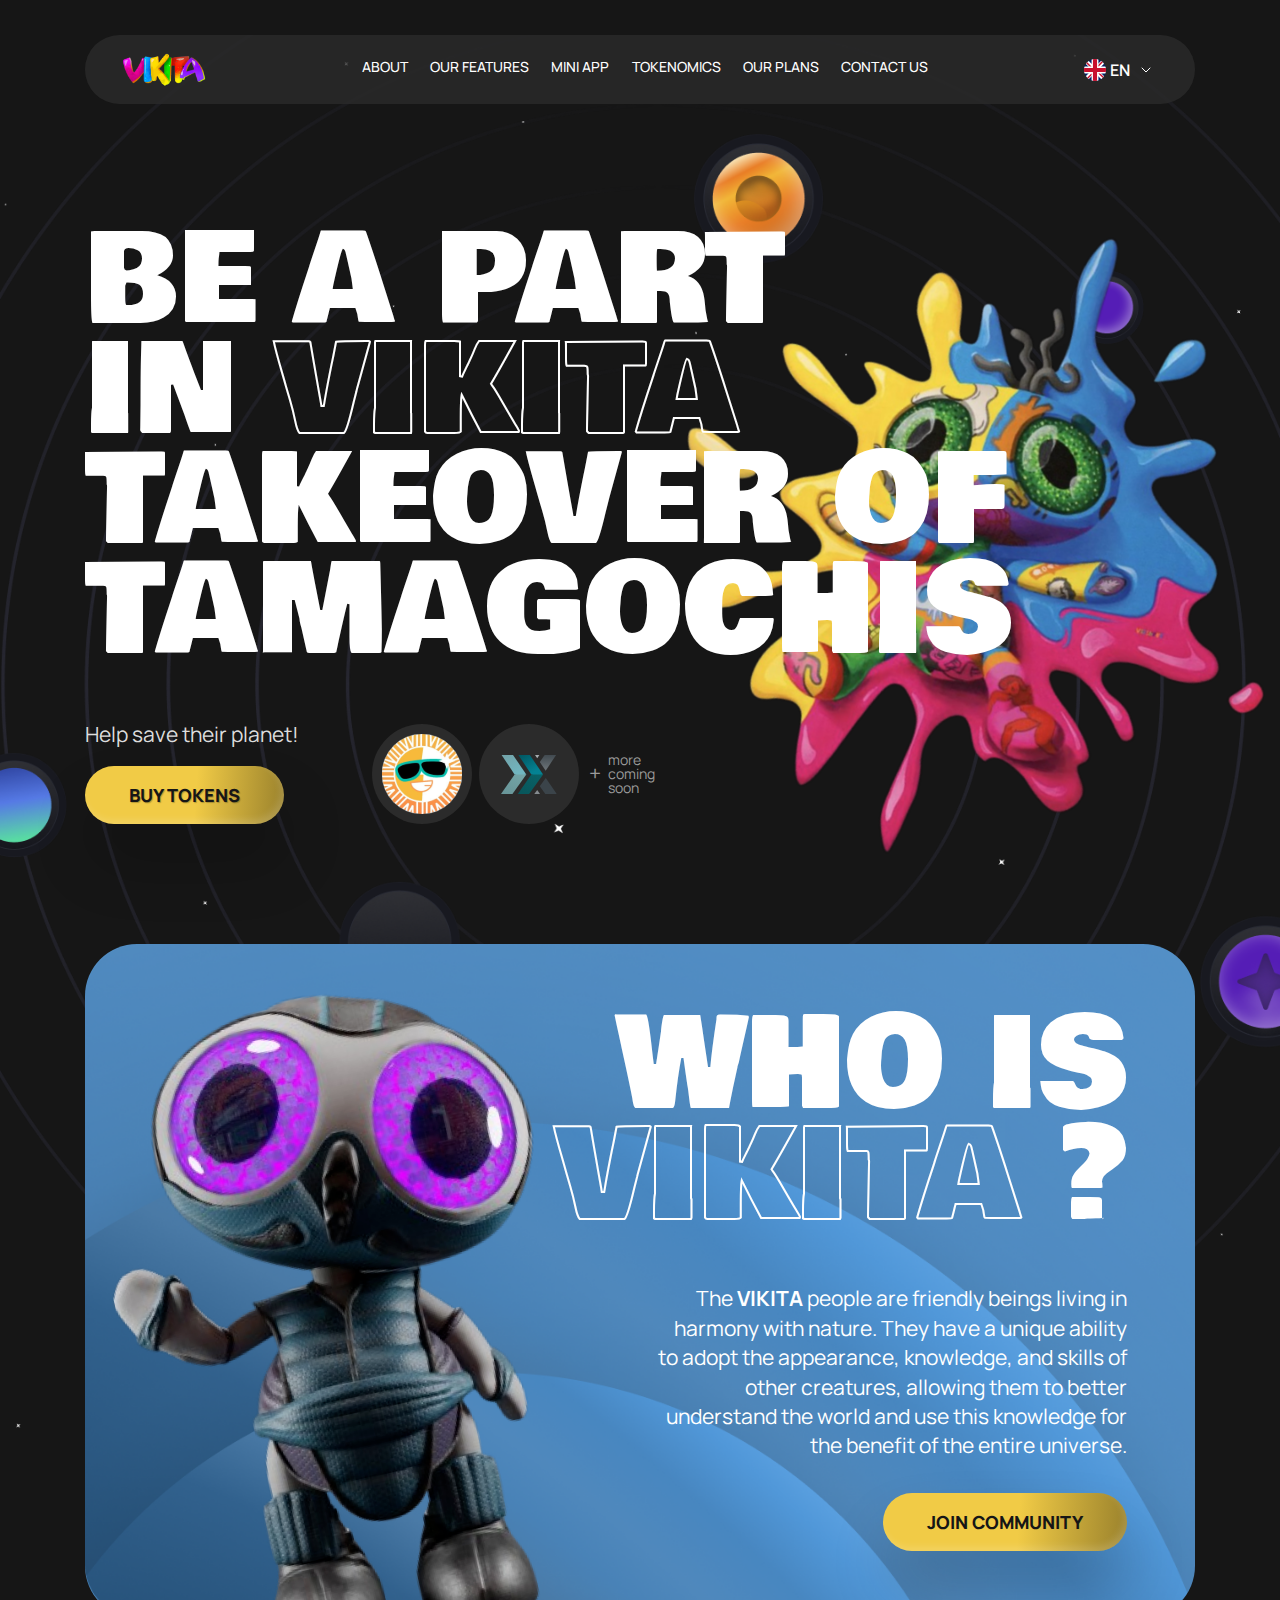
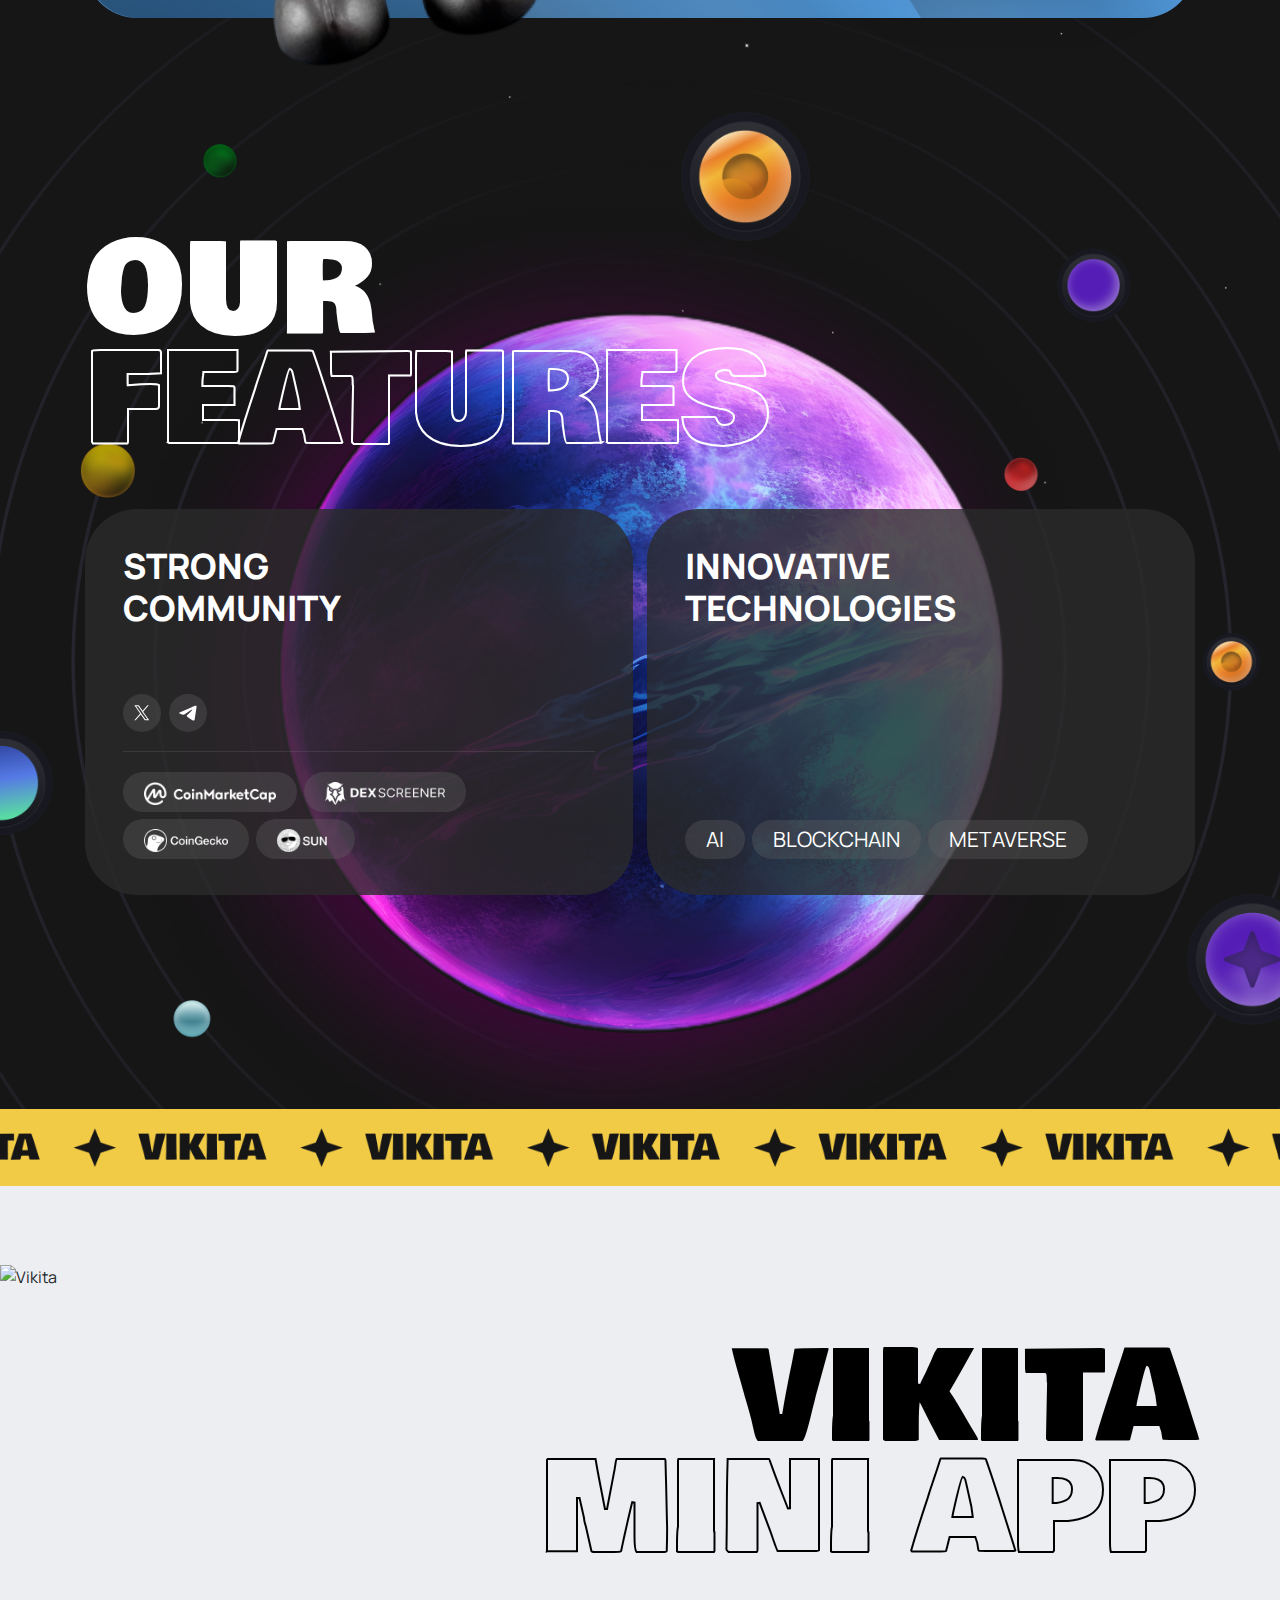
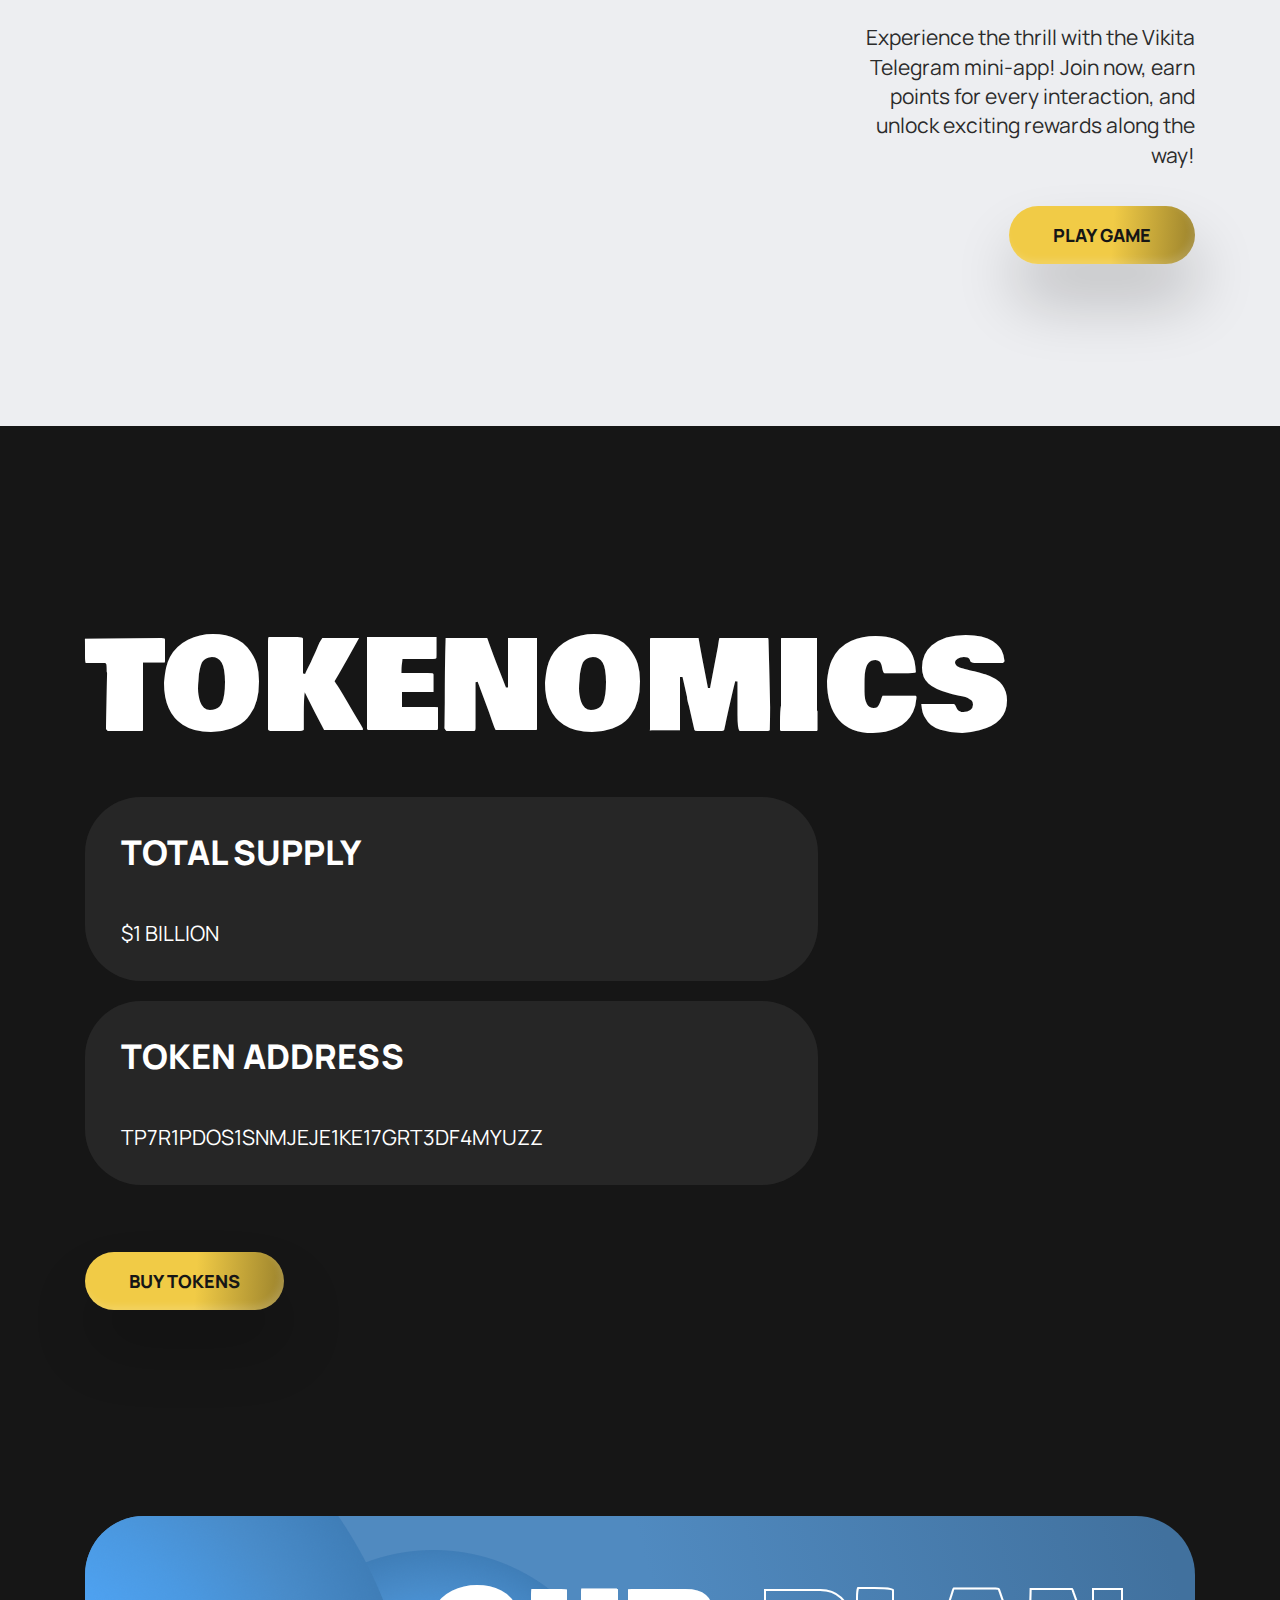
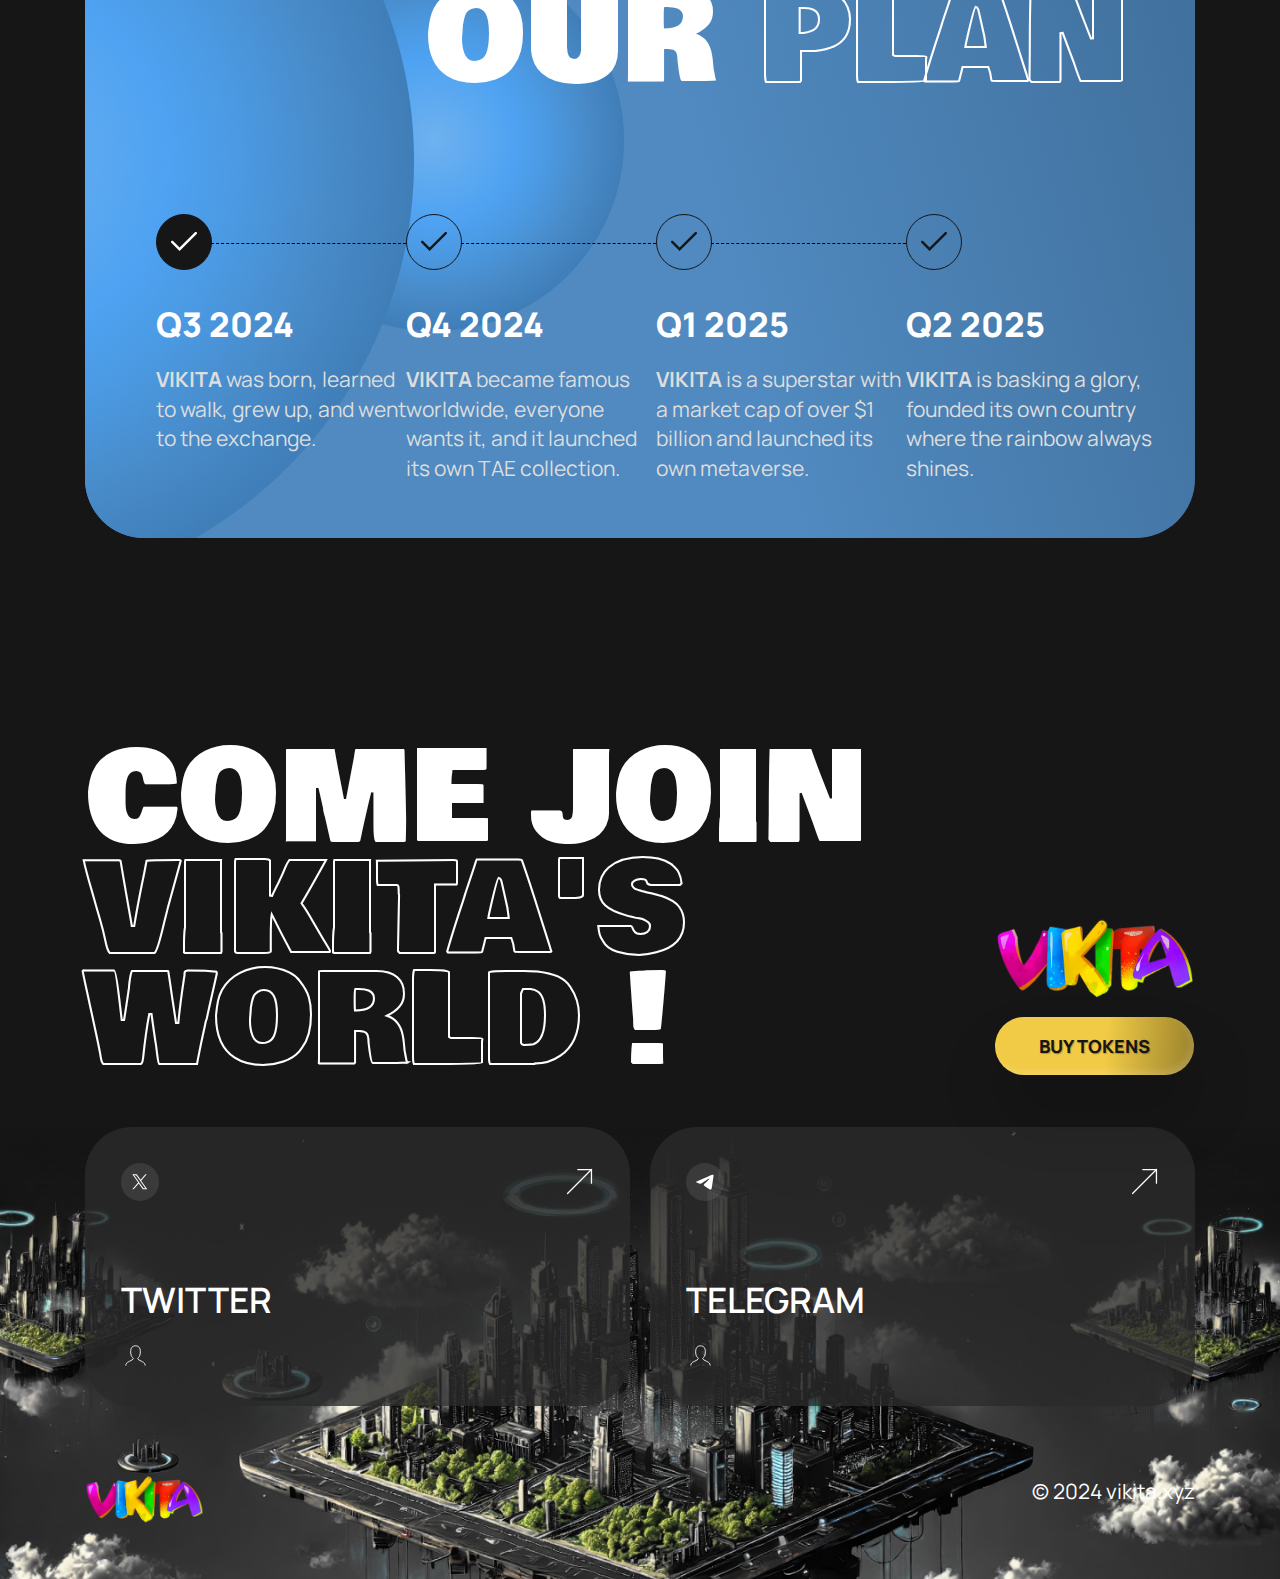
==== commit 9c8917b1: "added all langs" ====
--- a/index.html
+++ b/index.html
@@ -543,7 +543,7 @@
           <svg xmlns="http://www.w3.org/2000/svg" width="32" height="32" viewBox="0 0 32 32" fill="none" class="stats-icon">
             <path d="M5.33331 26.6666C5.33331 22.6666 10.6666 22.6666 13.3333 19.9999C14.6666 18.6666 10.6666 18.6666 10.6666 11.9999C10.6666 7.55592 12.444 5.33325 16 5.33325C19.556 5.33325 21.3333 7.55592 21.3333 11.9999C21.3333 18.6666 17.3333 18.6666 18.6666 19.9999C21.3333 22.6666 26.6666 22.6666 26.6666 26.6666" stroke="white" stroke-linecap="round"/>
           </svg>
-          <span class="stats-value">300+</span>
+<!--          <span class="stats-value">300+</span>-->
         </div>
       </a>
       <a href="https://t.me/VikitaMeme" target="_blank" class="social-card">
@@ -565,7 +565,7 @@
           <svg xmlns="http://www.w3.org/2000/svg" width="32" height="32" viewBox="0 0 32 32" fill="none" class="stats-icon">
             <path d="M5.33331 26.6666C5.33331 22.6666 10.6666 22.6666 13.3333 19.9999C14.6666 18.6666 10.6666 18.6666 10.6666 11.9999C10.6666 7.55592 12.444 5.33325 16 5.33325C19.556 5.33325 21.3333 7.55592 21.3333 11.9999C21.3333 18.6666 17.3333 18.6666 18.6666 19.9999C21.3333 22.6666 26.6666 22.6666 26.6666 26.6666" stroke="white" stroke-linecap="round"/>
           </svg>
-          <span class="stats-value">34K+</span>
+<!--          <span class="stats-value">34K+</span>-->
         </div>
       </a>
     </div>
--- a/css/style2.css
+++ b/css/style2.css
@@ -1172,6 +1172,10 @@
   width: auto;
 }
 
+.tokenomics-cta_footer {
+  display: none;
+}
+
 @media (max-width: 991px) {
 
   .header {
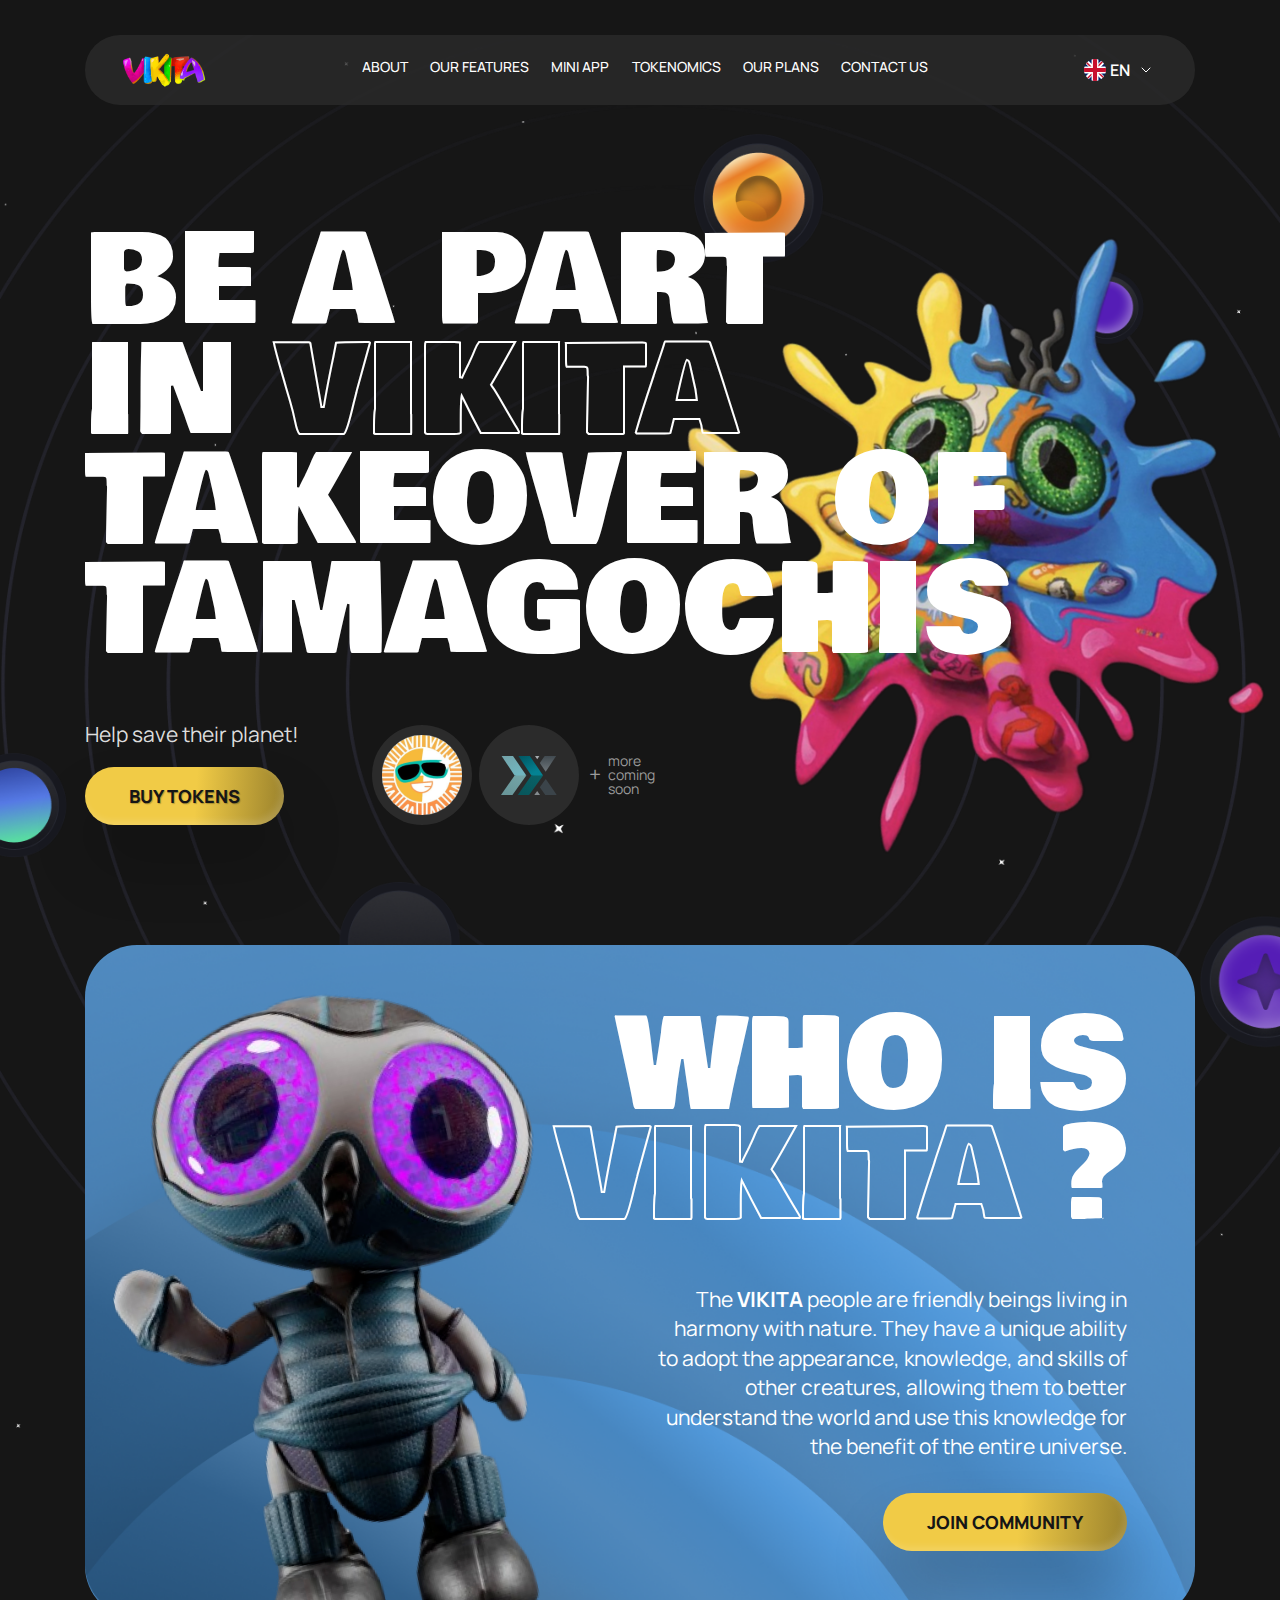
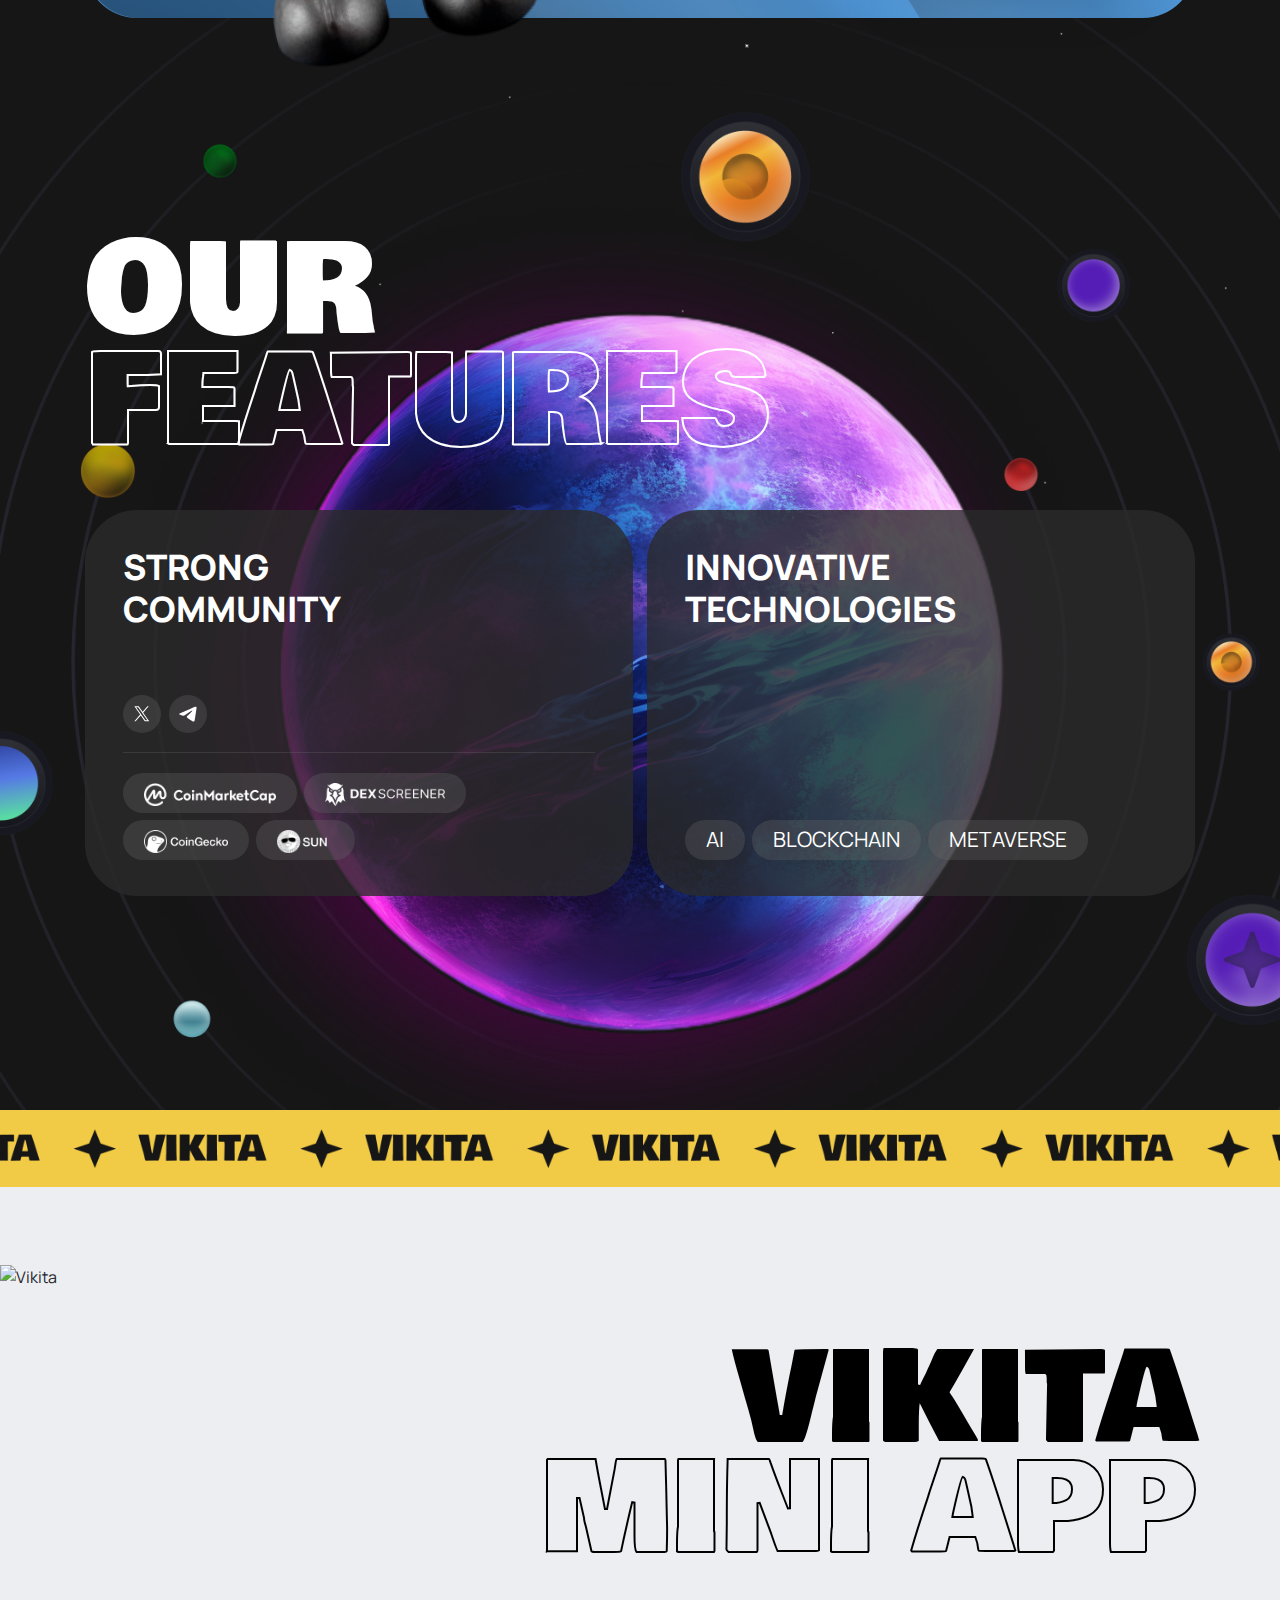
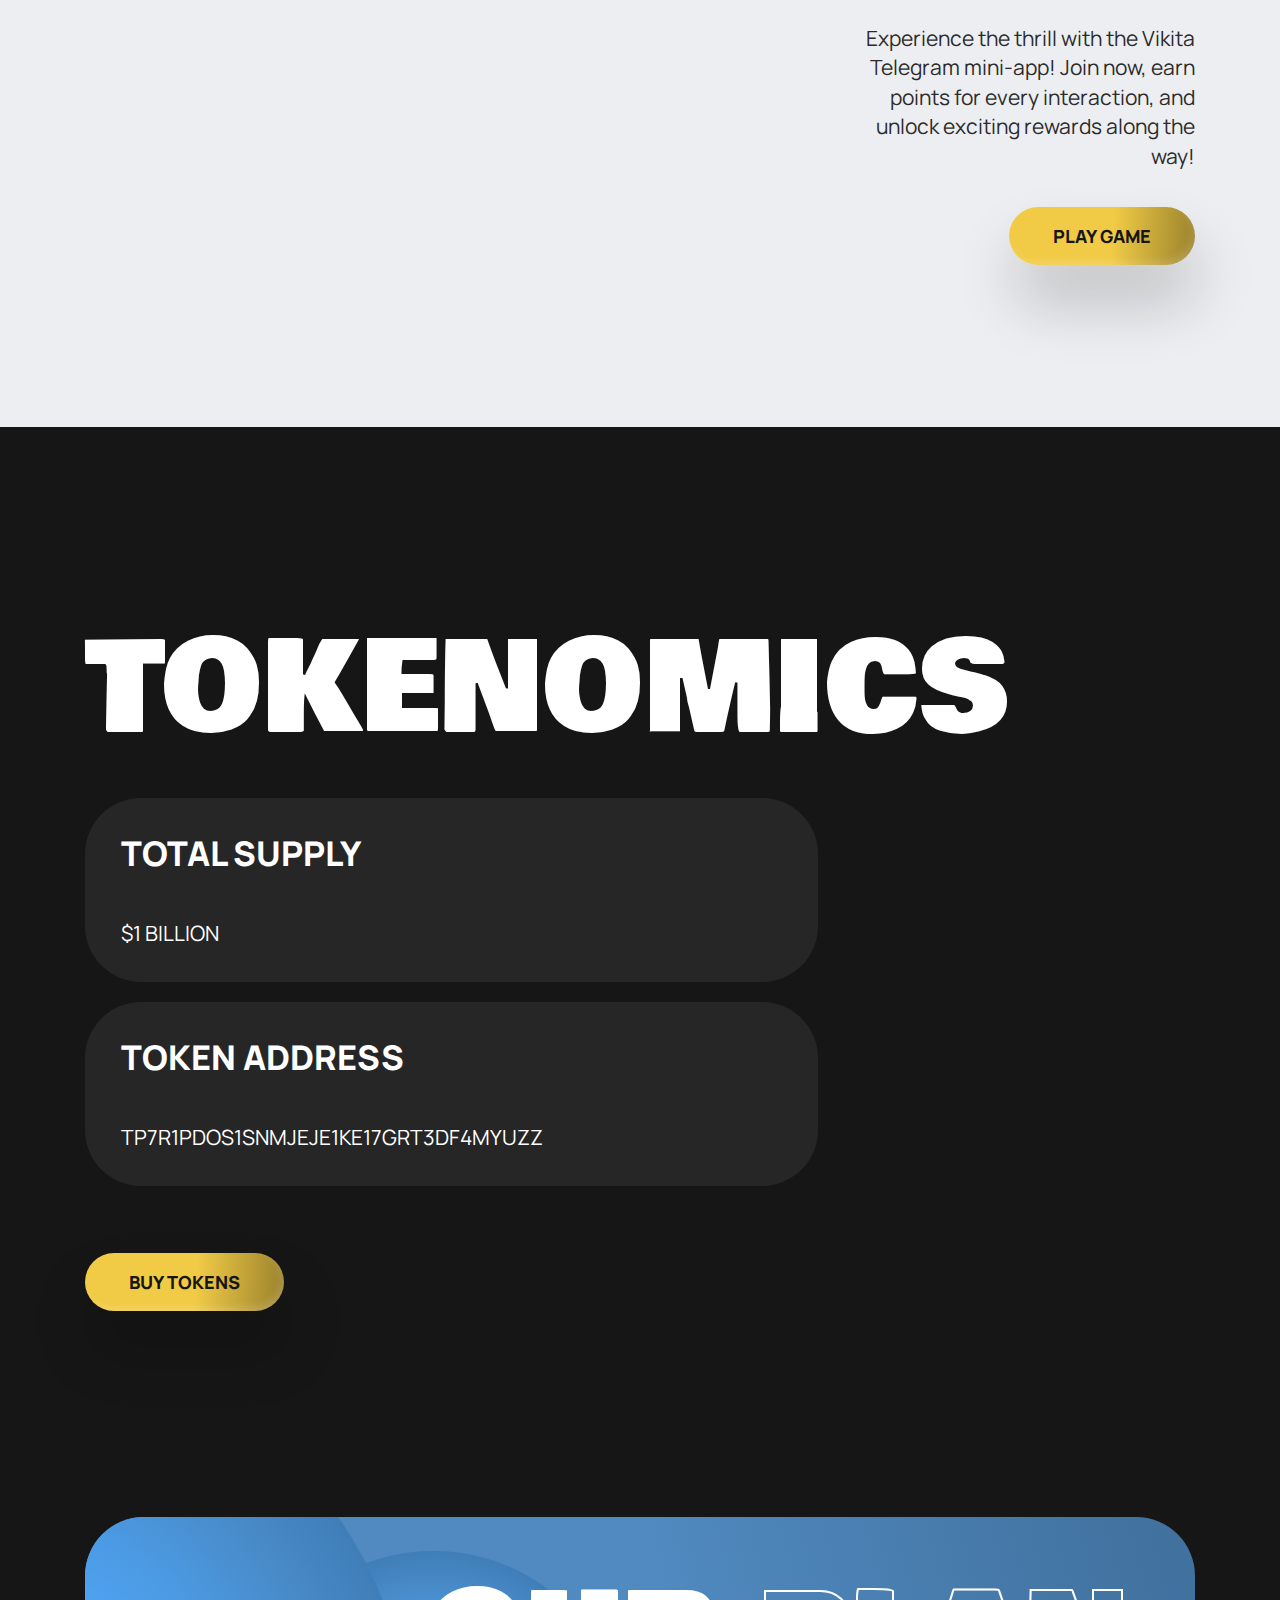
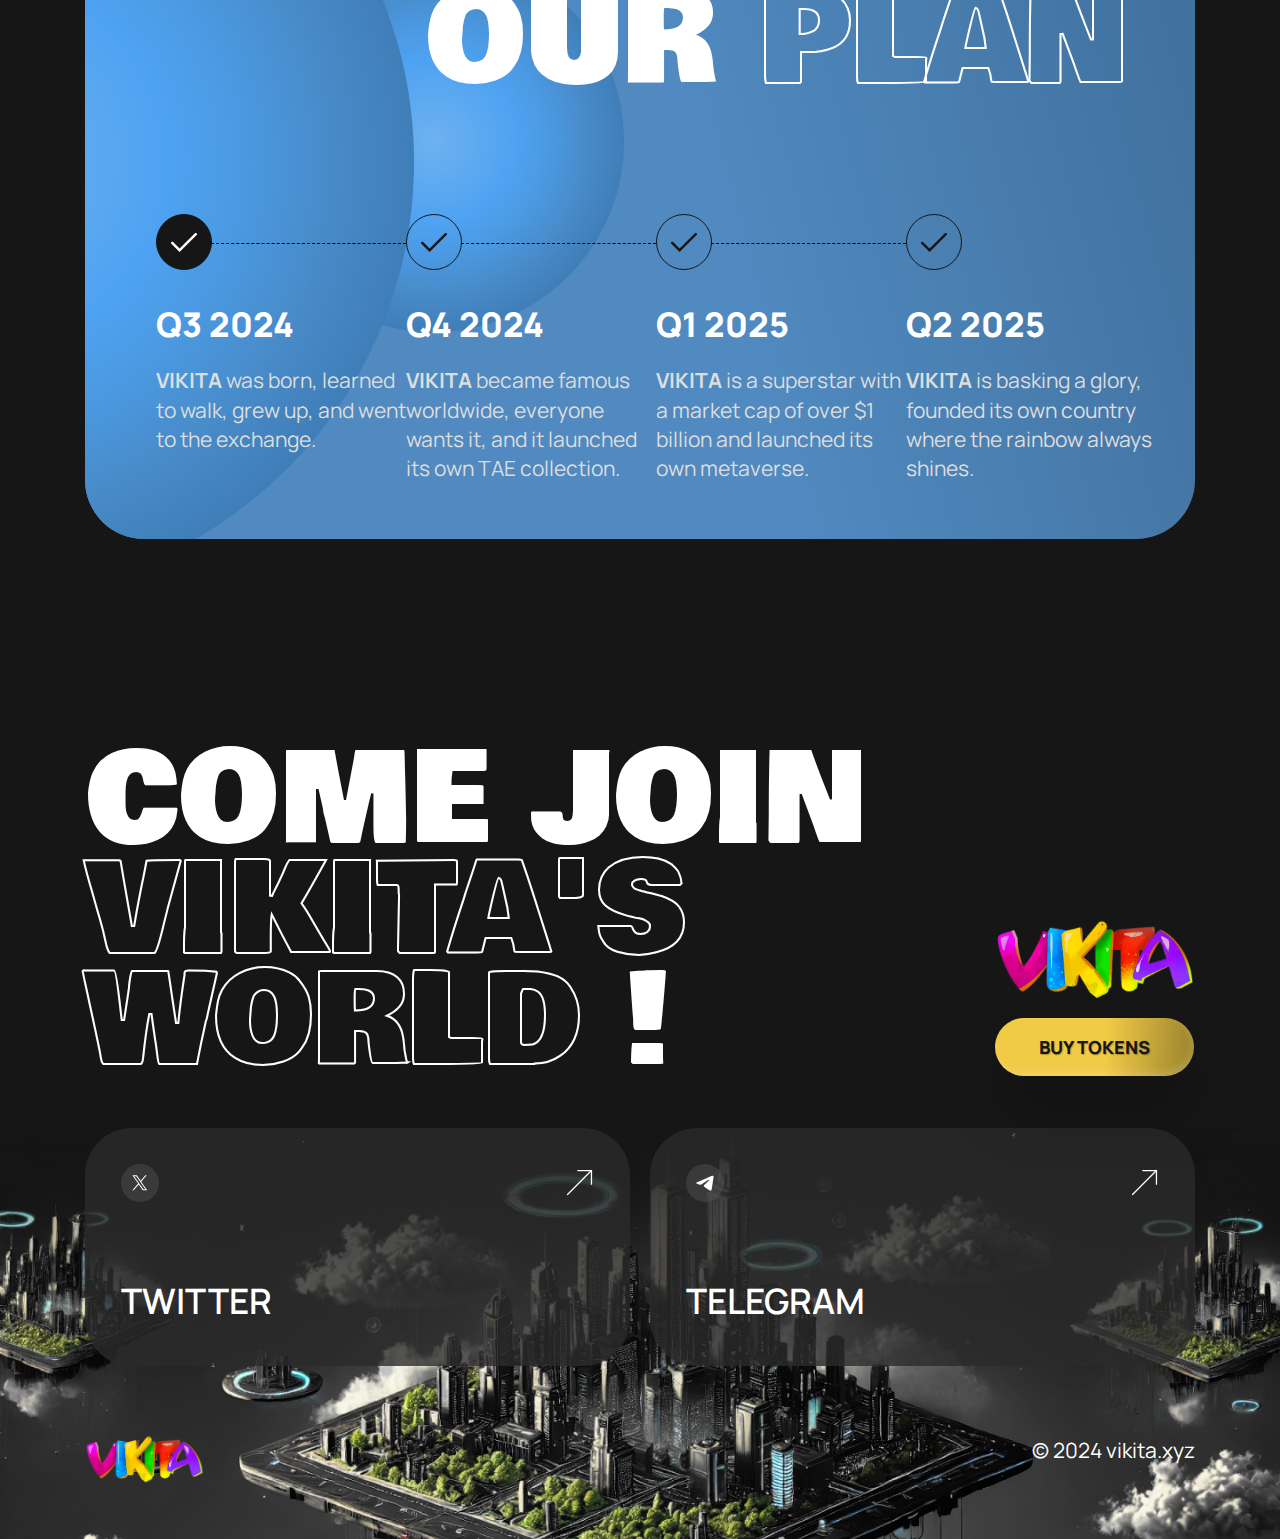
==== commit 660b153b: "added meta" ====
--- a/index.html
+++ b/index.html
@@ -4,6 +4,21 @@
   <meta http-equiv="Content-Type" content="text/html; charset=utf-8">
   <meta charset="utf-8">
   <meta name="viewport" content="width=device-width, initial-scale=1.0">
+
+  <!-- Facebook Meta Tags -->
+  <meta property="og:url" content="https://vikita.xyz">
+  <meta property="og:type" content="website">
+  <meta property="og:title" content="VIKITA">
+  <meta property="og:description" content="VIKITA in an AI character started as a meme lives in a blockchain-based metaverse to bring technology in our lives and make this world better.">
+  <meta property="og:image" content="https://vikita-static.s3.eu-central-1.amazonaws.com/images/vikita-og.jpg">
+
+  <!-- Twitter Meta Tags -->
+  <meta name="twitter:card" content="summary_large_image">
+  <meta property="twitter:domain" content="vikita.xyz">
+  <meta property="twitter:url" content="https://vikita.xyz">
+  <meta name="twitter:title" content="VIKITA">
+  <meta name="twitter:description" content="VIKITA in an AI character started as a meme lives in a blockchain-based metaverse to bring technology in our lives and make this world better.">
+  <meta name="twitter:image" content="https://vikita-static.s3.eu-central-1.amazonaws.com/images/vikita-og.jpg">
 
   <!--metatextblock-->
   <title>VIKITA</title>
--- a/css/style2.css
+++ b/css/style2.css
@@ -85,6 +85,7 @@
   padding: 0;
   margin: .5rem 0.7rem;
   padding-bottom: 5px;
+  border-bottom: 1px solid transparent;
 }
 
 .nav-link:hover {
@@ -1134,7 +1135,8 @@
 }
 
 .social-card-stats {
-  display: flex;
+  /*display: flex;*/
+  display: none;
   align-items: center;
   justify-content: flex-start;
   gap: 5px;
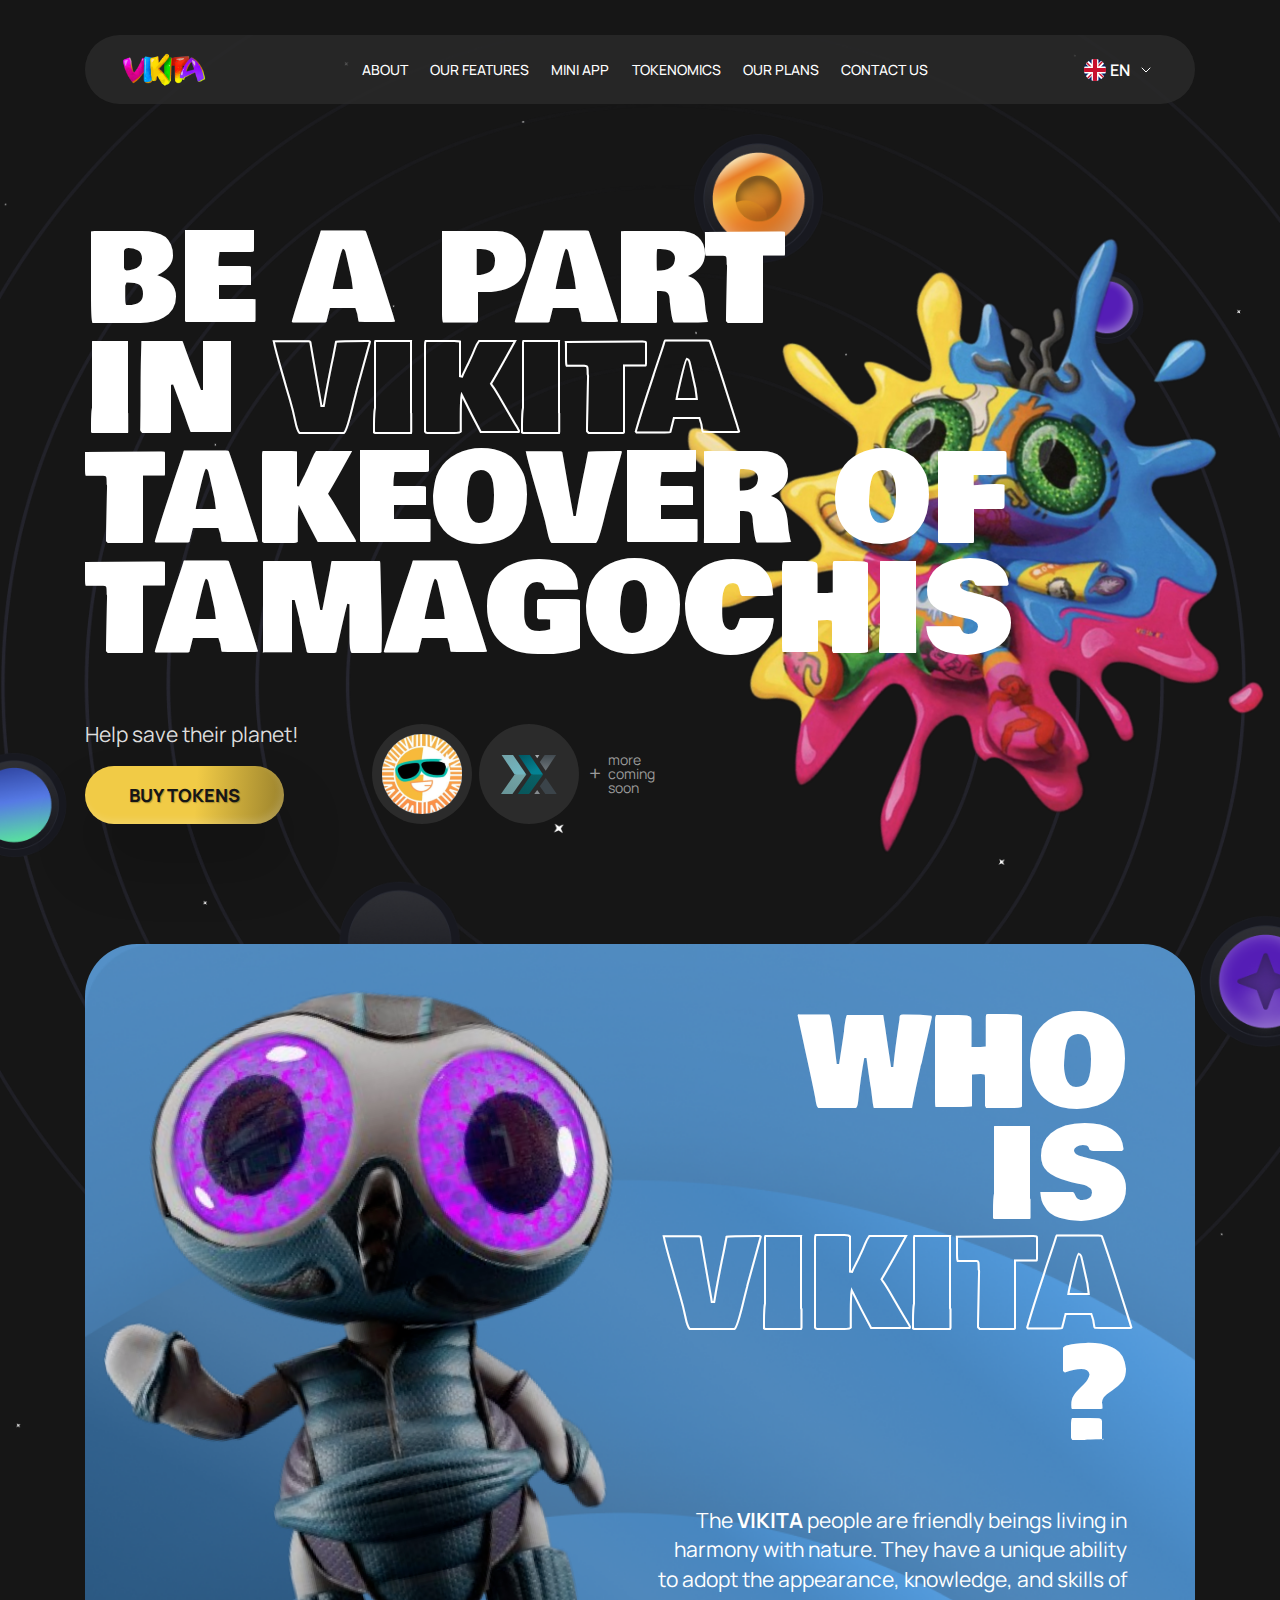
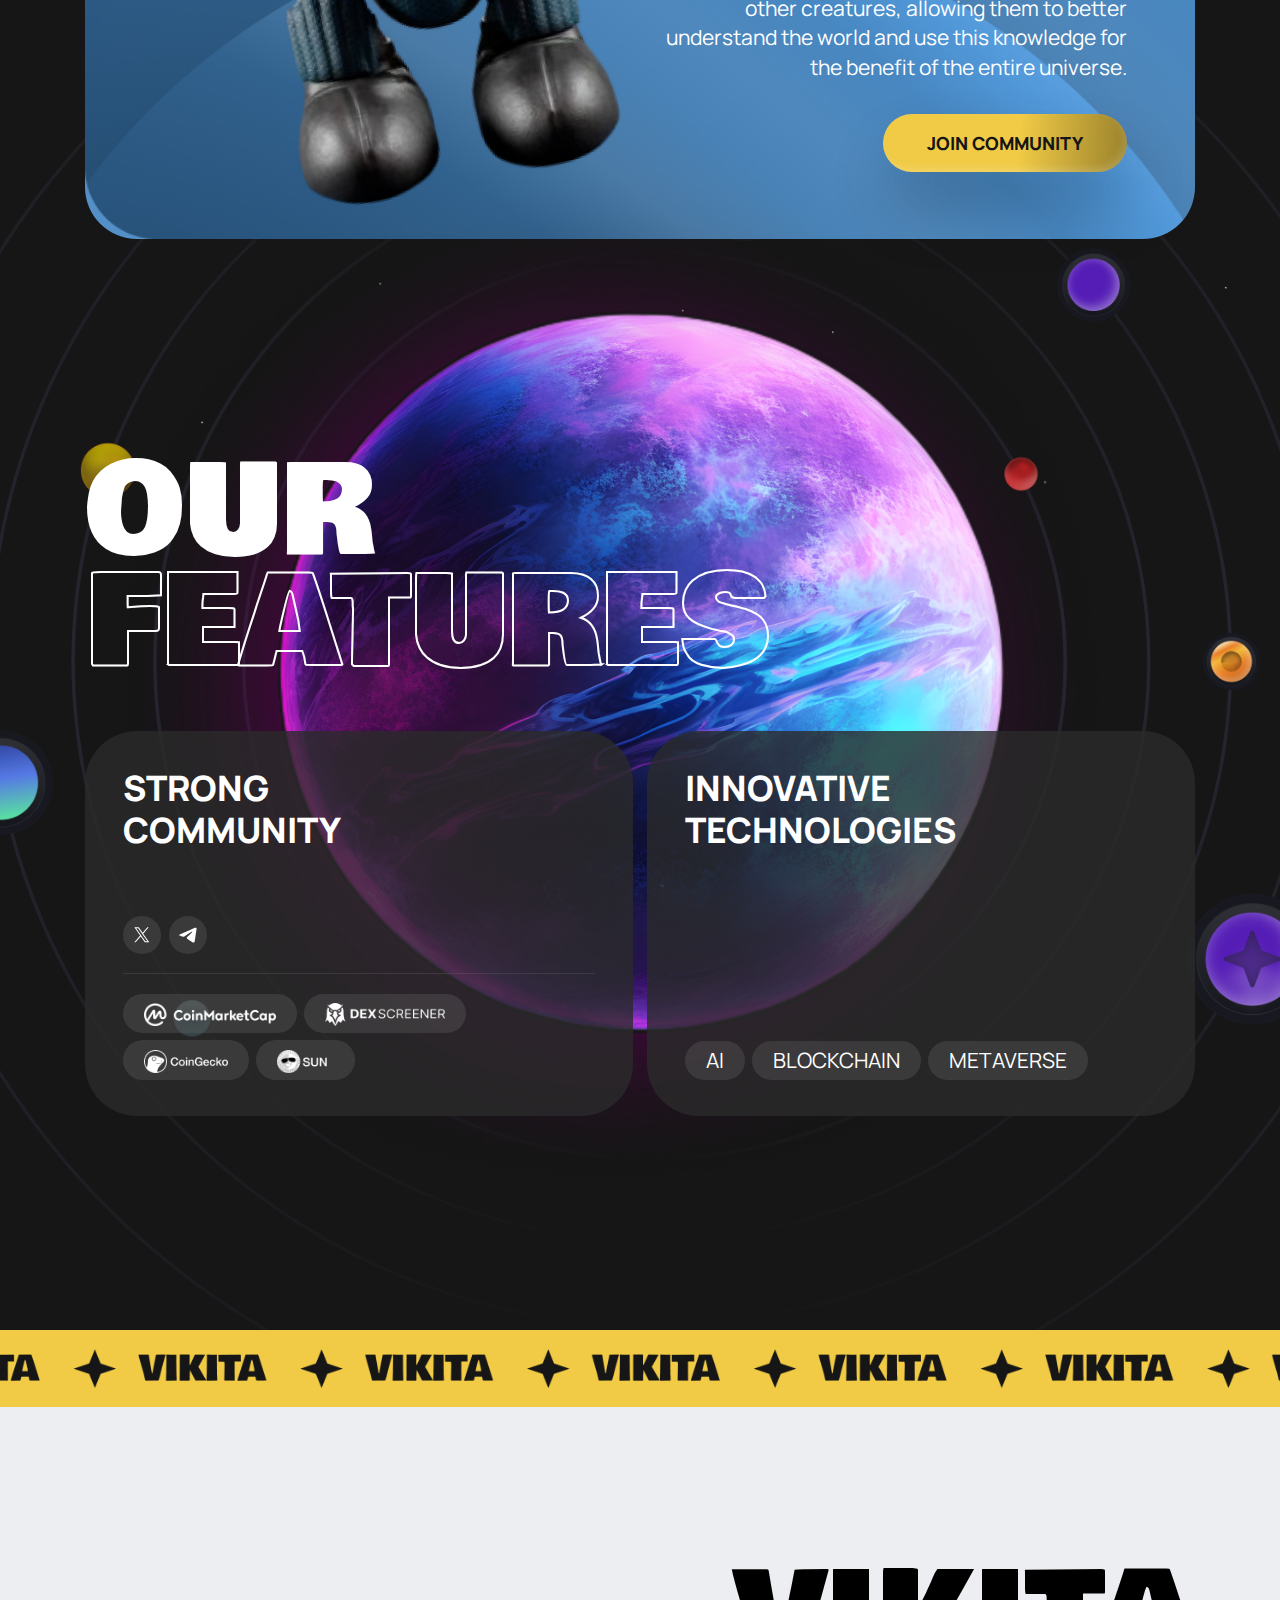
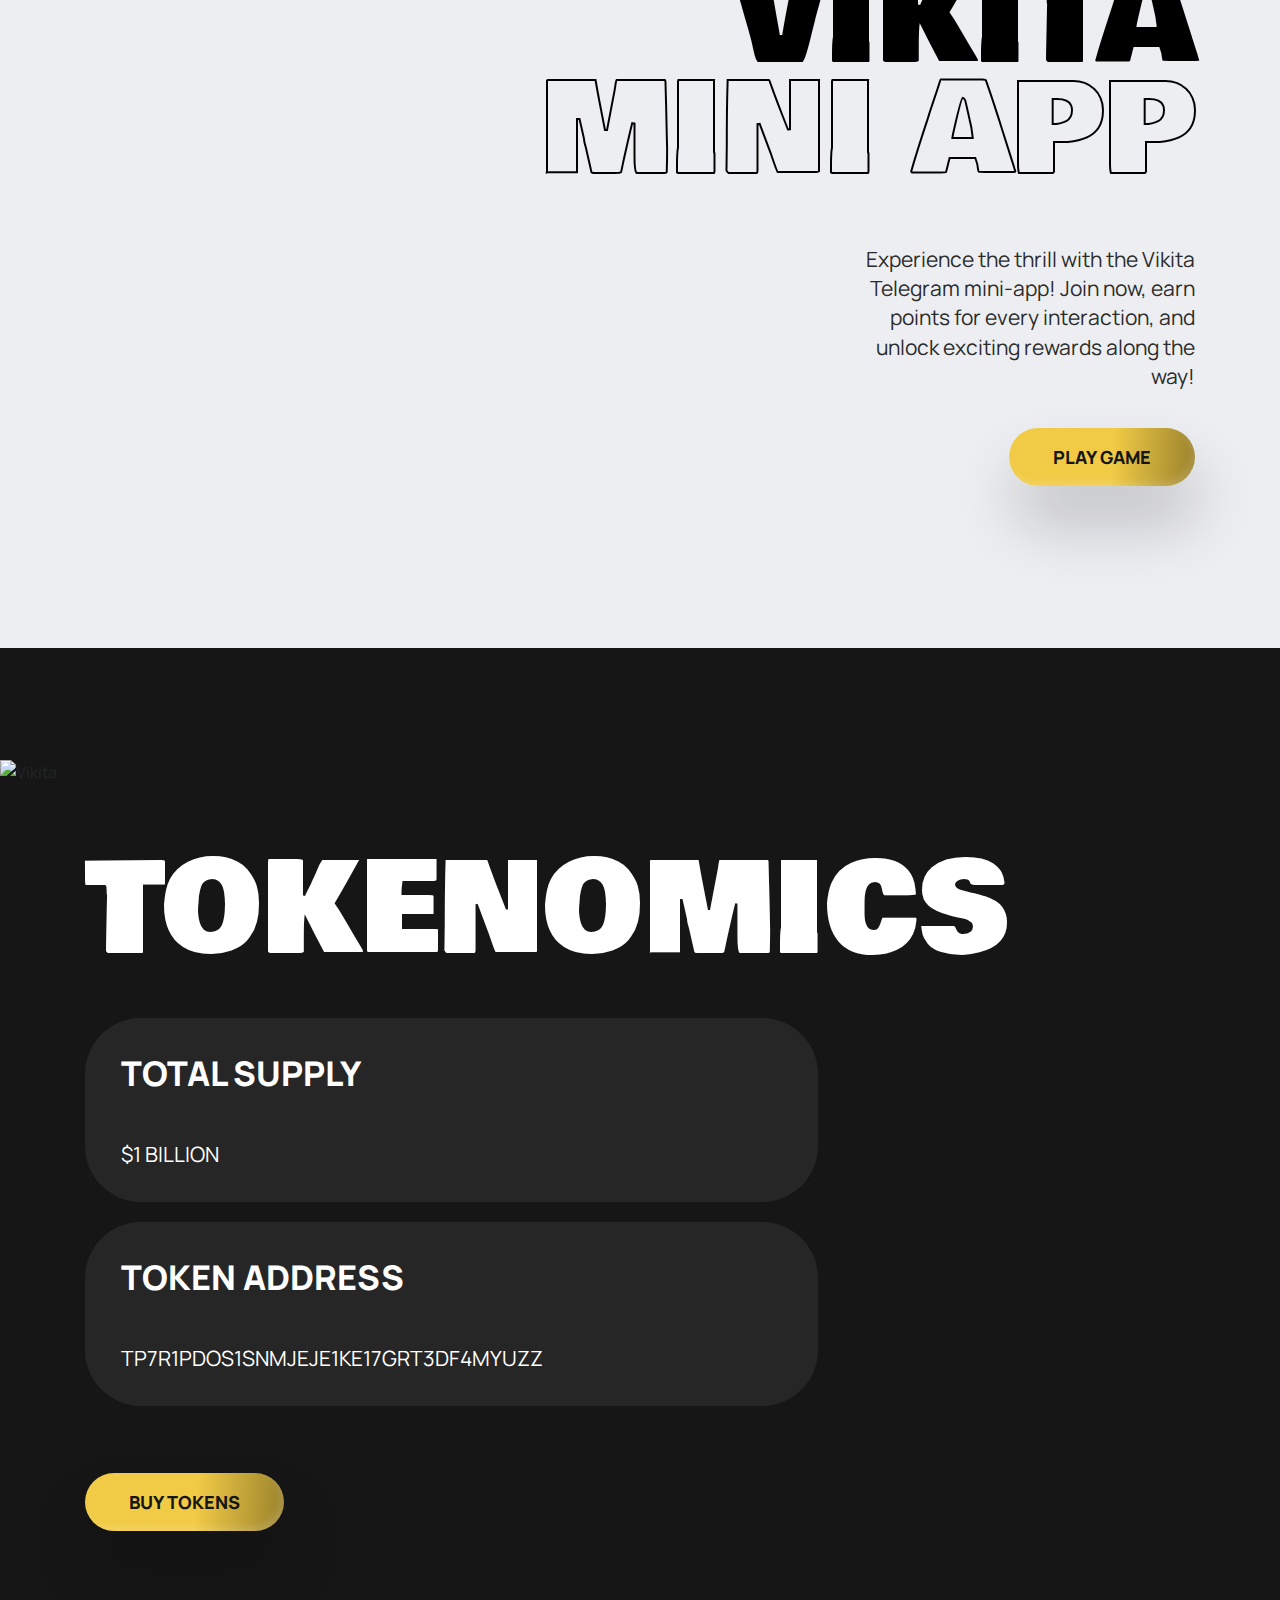
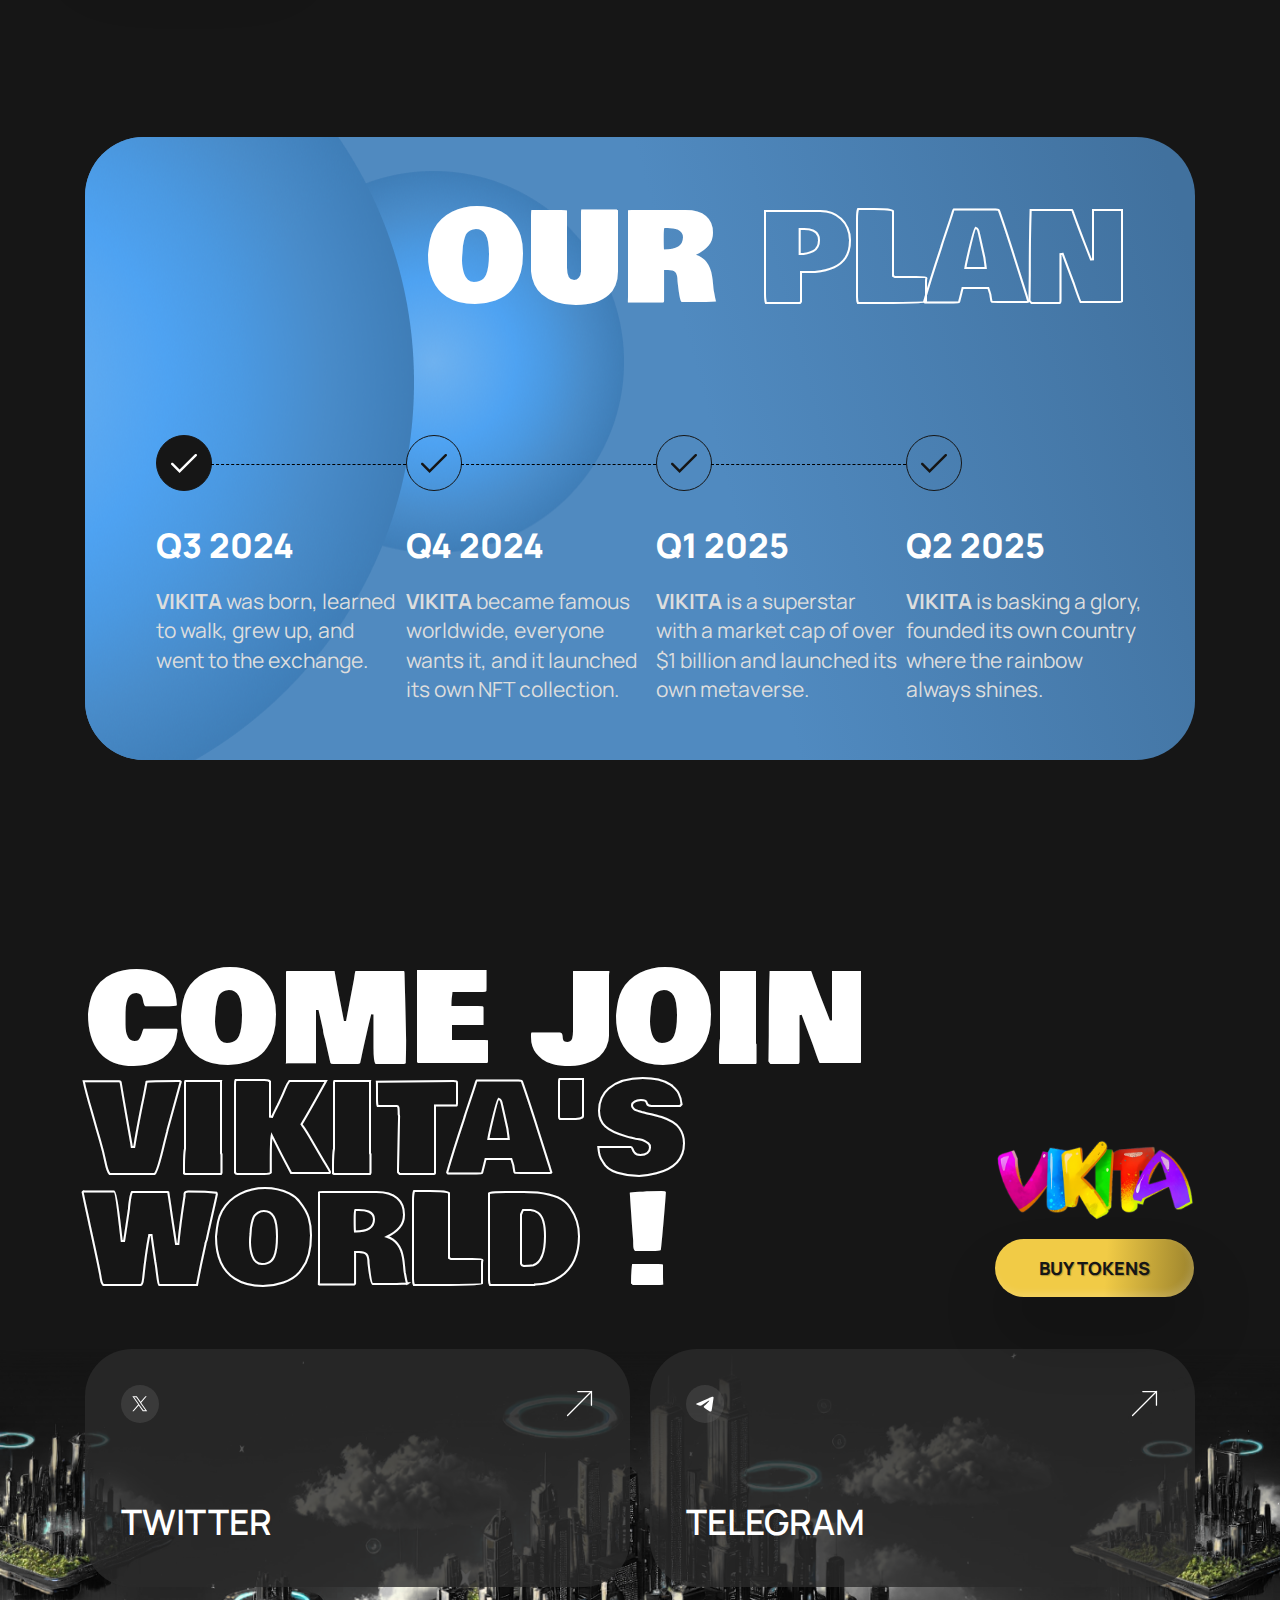
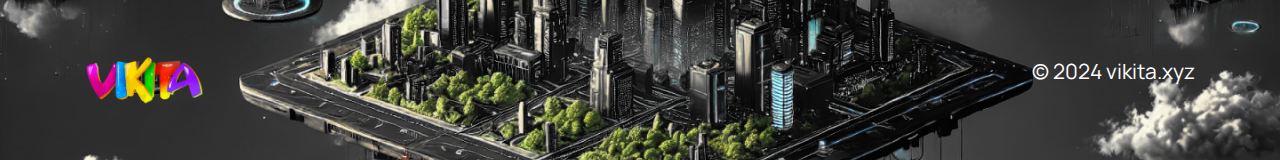
==== commit 9d2ef820: "fixed TAE" ====
--- a/index.html
+++ b/index.html
@@ -1,5 +1,5 @@
 <!DOCTYPE html>
-<html lang="ru-RU">
+<html lang="en">
 <head>
   <meta http-equiv="Content-Type" content="text/html; charset=utf-8">
   <meta charset="utf-8">
@@ -10,7 +10,7 @@
   <meta property="og:type" content="website">
   <meta property="og:title" content="VIKITA">
   <meta property="og:description" content="VIKITA in an AI character started as a meme lives in a blockchain-based metaverse to bring technology in our lives and make this world better.">
-  <meta property="og:image" content="https://vikita-static.s3.eu-central-1.amazonaws.com/images/vikita-og.jpg">
+  <meta property="og:image" content="https://vikita-static.s3.eu-central-1.amazonaws.com/images/vikita-og-en.jpg">
 
   <!-- Twitter Meta Tags -->
   <meta name="twitter:card" content="summary_large_image">
@@ -18,7 +18,7 @@
   <meta property="twitter:url" content="https://vikita.xyz">
   <meta name="twitter:title" content="VIKITA">
   <meta name="twitter:description" content="VIKITA in an AI character started as a meme lives in a blockchain-based metaverse to bring technology in our lives and make this world better.">
-  <meta name="twitter:image" content="https://vikita-static.s3.eu-central-1.amazonaws.com/images/vikita-og.jpg">
+  <meta name="twitter:image" content="https://vikita-static.s3.eu-central-1.amazonaws.com/images/vikita-og-en.jpg">
 
   <!--metatextblock-->
   <title>VIKITA</title>
@@ -489,7 +489,7 @@
             <div class="milestone">
               <div class="milestone-content">
                 <h3 class="milestone-date">Q4 2024</h3>
-                <p class="milestone-description"><strong>VIKITA</strong> became famous worldwide, everyone wants it, and it launched its own ТАЕ collection.</p>
+                <p class="milestone-description"><strong>VIKITA</strong> became famous worldwide, everyone wants it, and it launched its own NFT collection.</p>
               </div>
             </div>
             <div class="milestone">
--- a/css/style2.css
+++ b/css/style2.css
@@ -83,9 +83,13 @@
 .nav-link {
   align-self: stretch;
   padding: 0;
-  margin: .5rem 0.7rem;
+  margin: .5rem 0.7rem 0.1rem;
   padding-bottom: 5px;
   border-bottom: 1px solid transparent;
+}
+
+.nav-links.-small {
+  margin: .5rem 0.5rem 0.1rem;
 }
 
 .nav-link:hover {
@@ -358,6 +362,10 @@
   overflow: hidden;
 }
 
+.hero-title.-small {
+  font-size: 84px;
+}
+
 .hero-title_black {
   -webkit-text-fill-color: transparent;
   -webkit-text-stroke-width: 2px;
@@ -385,6 +393,11 @@
   line-height: 140%;
   width: 264px;
 }
+
+.hero-subtitle.-small {
+  font-size: 19px;
+}
+
 .cta-button {
   display: inline-block;
   outline: none;
@@ -506,6 +519,7 @@
   display: flex;
   flex-direction: column;
   justify-content: start;
+  flex: 1;
 }
 
 .about-title {
@@ -517,6 +531,10 @@
   font-style: normal;
   font-weight: 400;
   line-height: 90%;
+}
+
+.about-title.-small {
+  font-size: 98px;
 }
 
 .about-title_black {
@@ -591,6 +609,10 @@
   line-height: 90%;
 }
 
+.features-title.-small {
+  font-size: 116px;
+}
+
 .features-title_black {
   -webkit-text-fill-color: transparent;
   -webkit-text-stroke-width: 2px;
@@ -703,7 +725,9 @@
 }
 
 .mini-app-image_bg_lg {
-  display: block;
+  display: flex;
+  flex-direction: column;
+  justify-content: flex-end;
   position: absolute;
   width: 45%;
   height: 100%;
@@ -741,6 +765,10 @@
   font-style: normal;
   font-weight: 400;
   line-height: 90%;
+}
+
+.mini-app-title.-small {
+  font-size: 88px;
 }
 
 .mini-app-image {
@@ -1008,6 +1036,7 @@
   font-style: normal;
   font-weight: 400;
   line-height: 140%;
+  padding-right: 0.5rem;
 }
 /* start roadmap */
 
@@ -1036,6 +1065,10 @@
   font-style: normal;
   font-weight: 400;
   line-height: 90%;
+}
+
+.cta-title.-small {
+  font-size: 58px;
 }
 
 .cta-title_black {
@@ -1280,7 +1313,7 @@
     font-size: 16px;
     line-height: 140%;
     width: 100%;
-    padding: 0 116px;
+    padding: 0;
   }
 
   .join-community-btn {
@@ -1547,6 +1580,30 @@
 
   .footer-image {
     height: 24px;
+  }
+
+  .hero-title.-small {
+    font-size: 62px;
+  }
+
+  .hero-subtitle.-small {
+    font-size: 16px;
+  }
+
+  .about-title.-small {
+    font-size: 70px;
+  }
+
+  .features-title.-small {
+    font-size: 66px;
+  }
+
+  .mini-app-title.-small {
+    font-size: 78px;
+  }
+
+  .cta-title.-small {
+    font-size: 58px;
   }
 }
 
@@ -1645,6 +1702,10 @@
     border-radius: 30px;
     padding: 33px 18px;
     background-image: url(../images/about_bg_sm.png);
+  }
+
+  .about-vikita {
+    display: none;
   }
 
   .about-title {
@@ -1843,4 +1904,28 @@
   .footer {
     margin-top: 58px;
   }
-}
+
+  .hero-title.-small {
+    font-size: 44px;
+  }
+
+  .hero-subtitle.-small {
+    font-size: 16px;
+  }
+
+  .about-title.-small {
+    font-size: 44px;
+  }
+
+  .features-title.-small {
+    font-size: 44px;
+  }
+
+  .mini-app-title.-small {
+    font-size: 44px;
+  }
+
+  .cta-title.-small {
+    font-size: 29px;
+  }
+}
